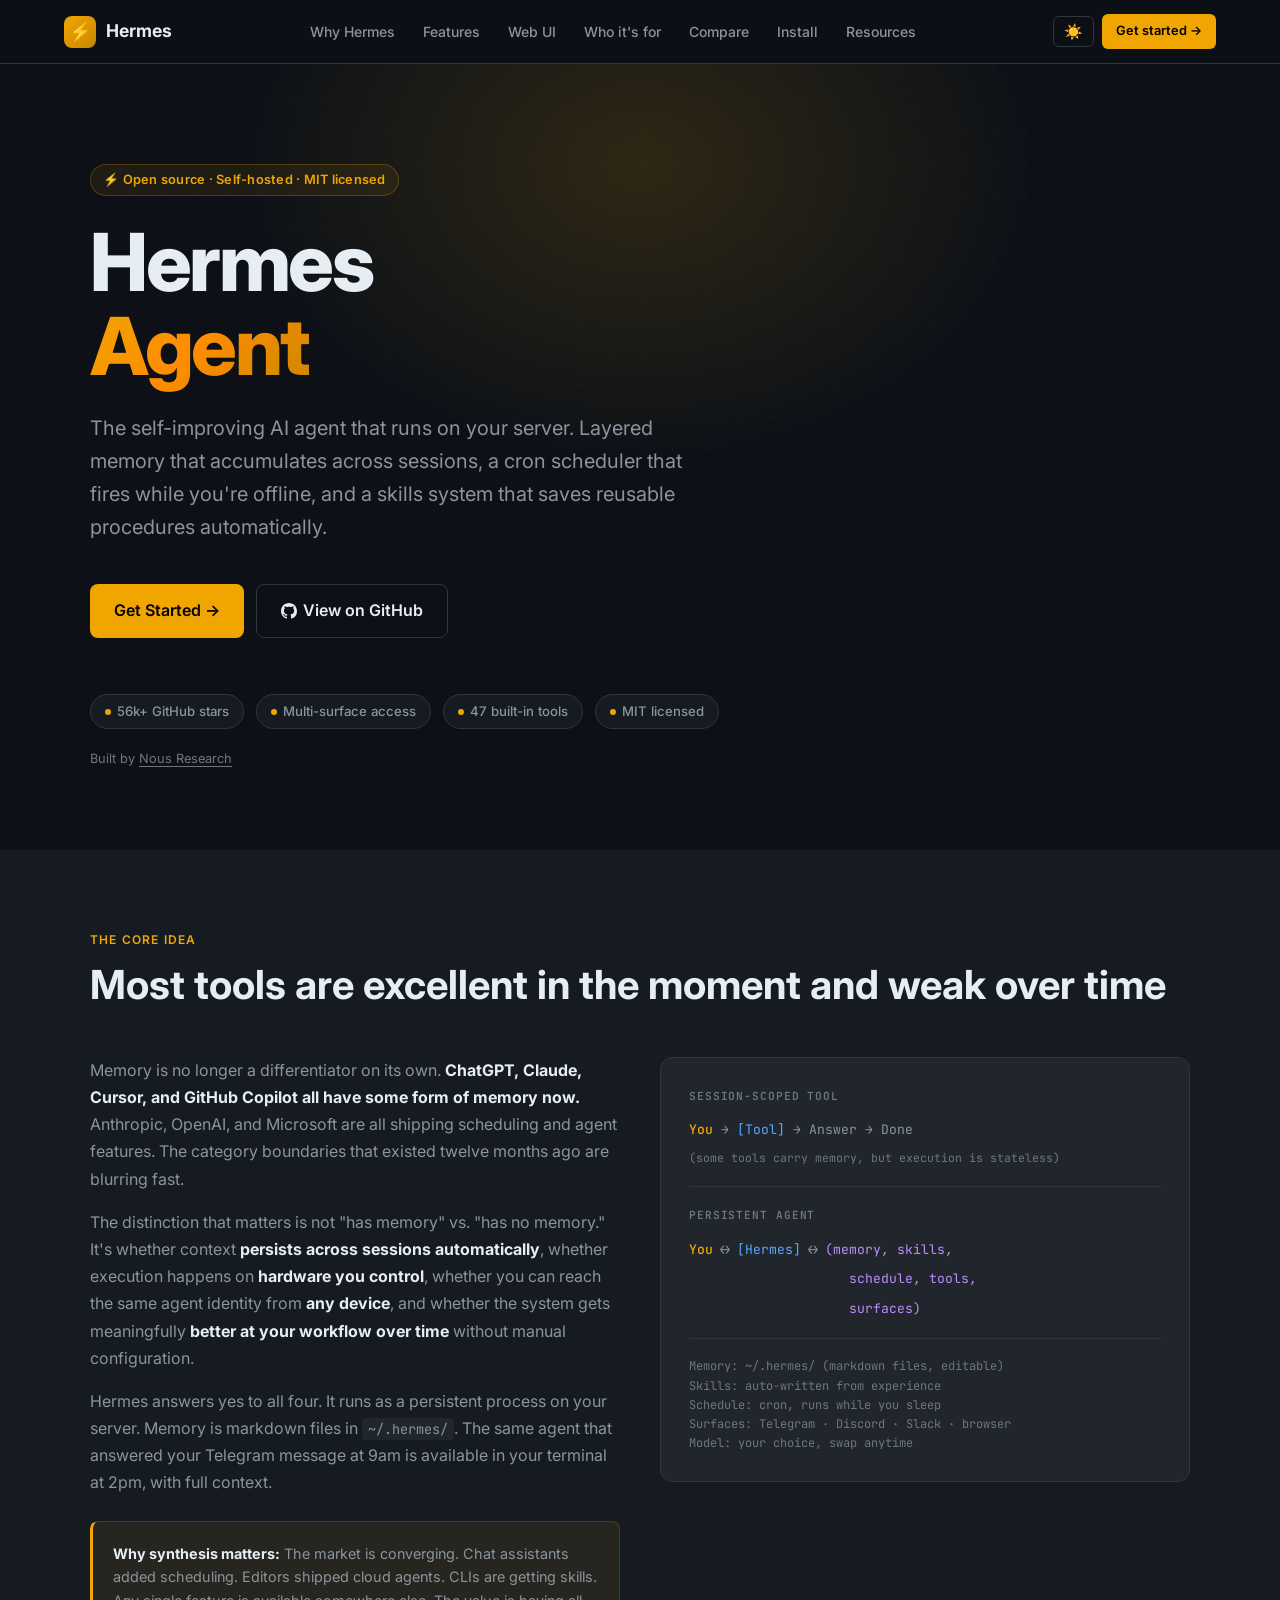
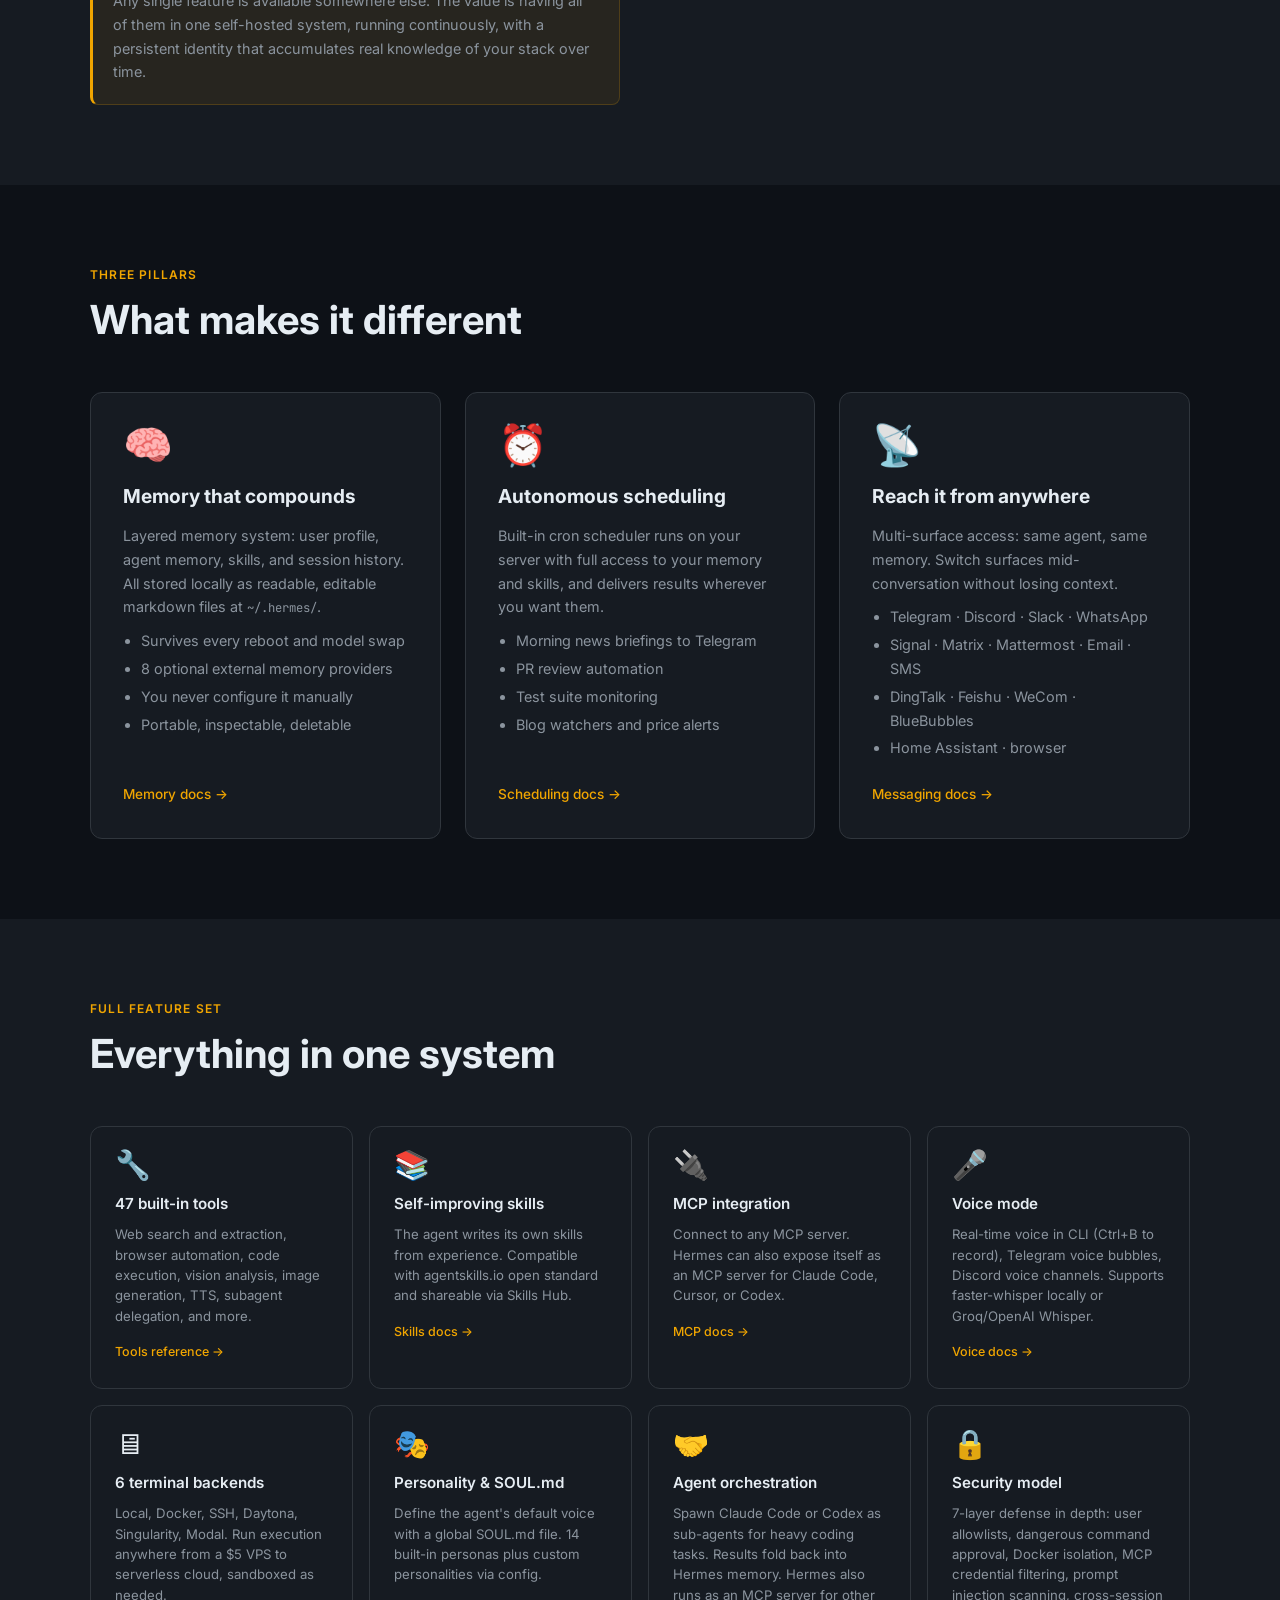
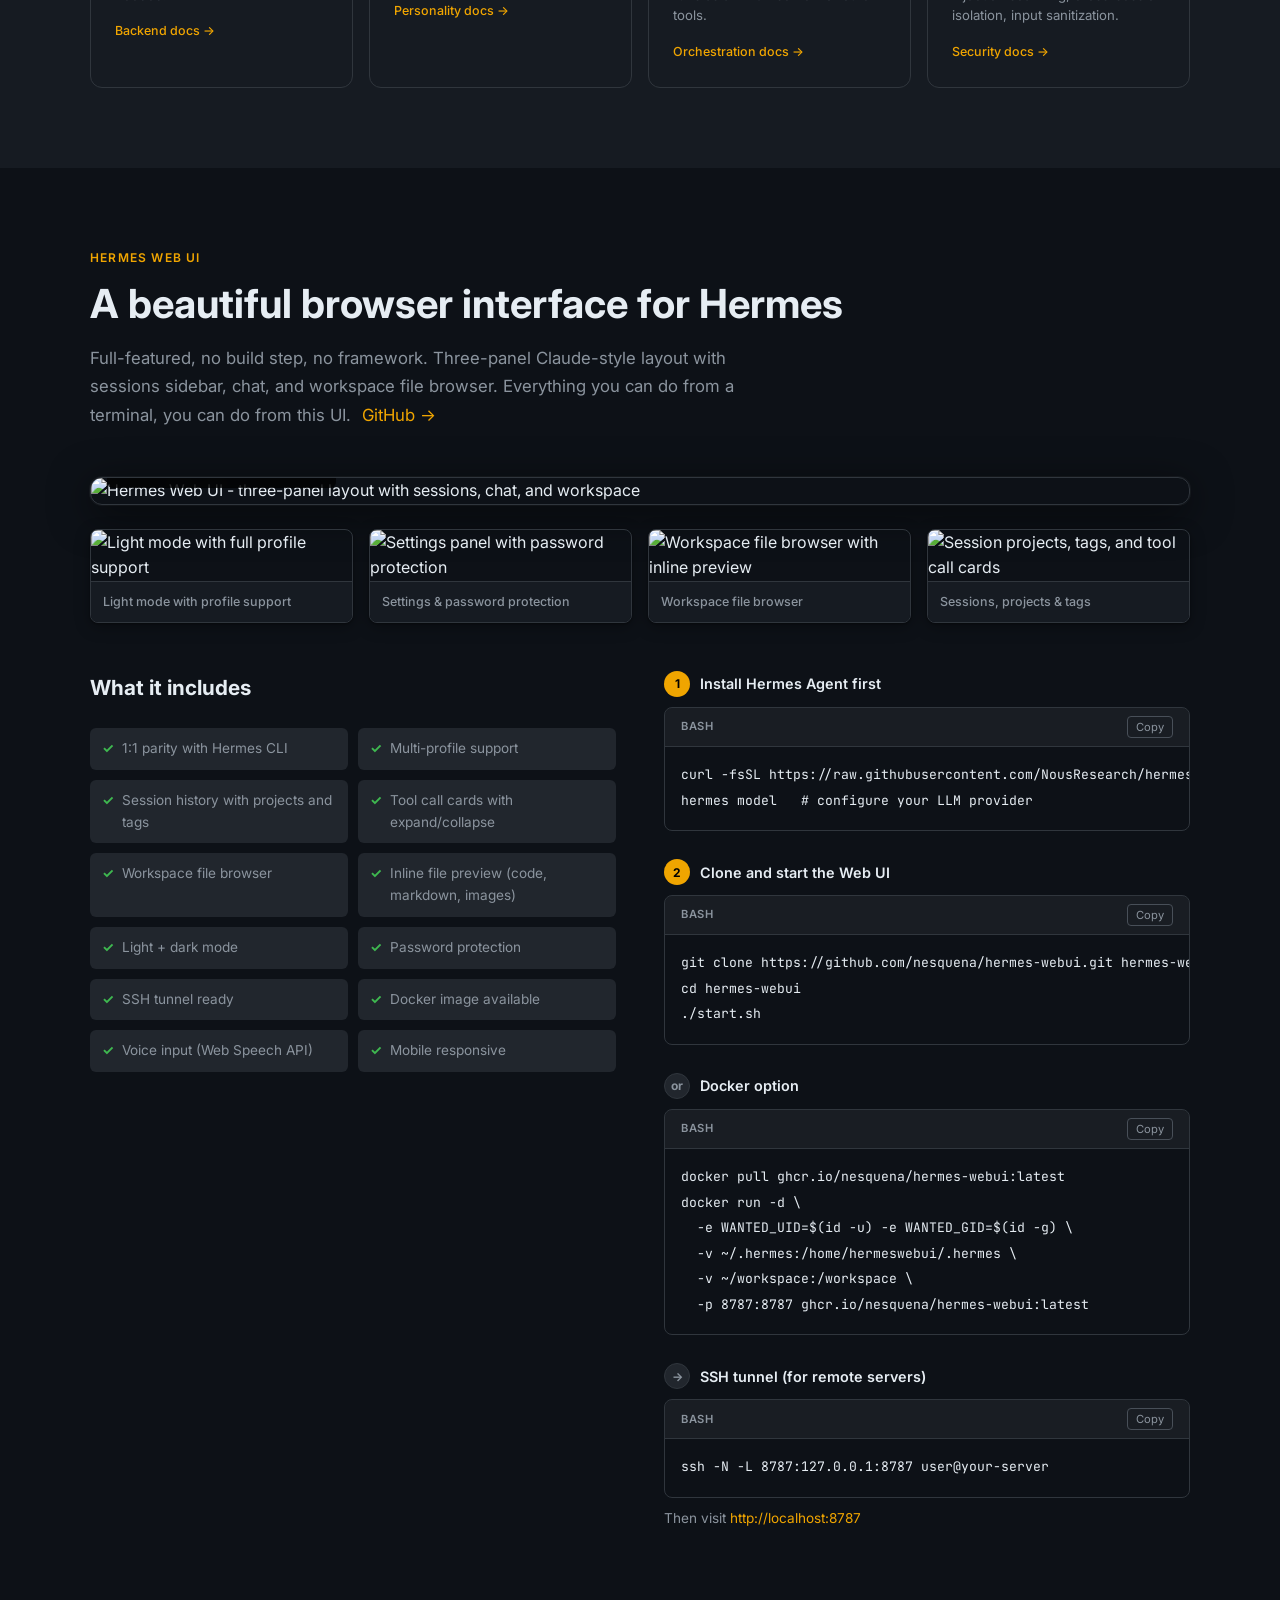
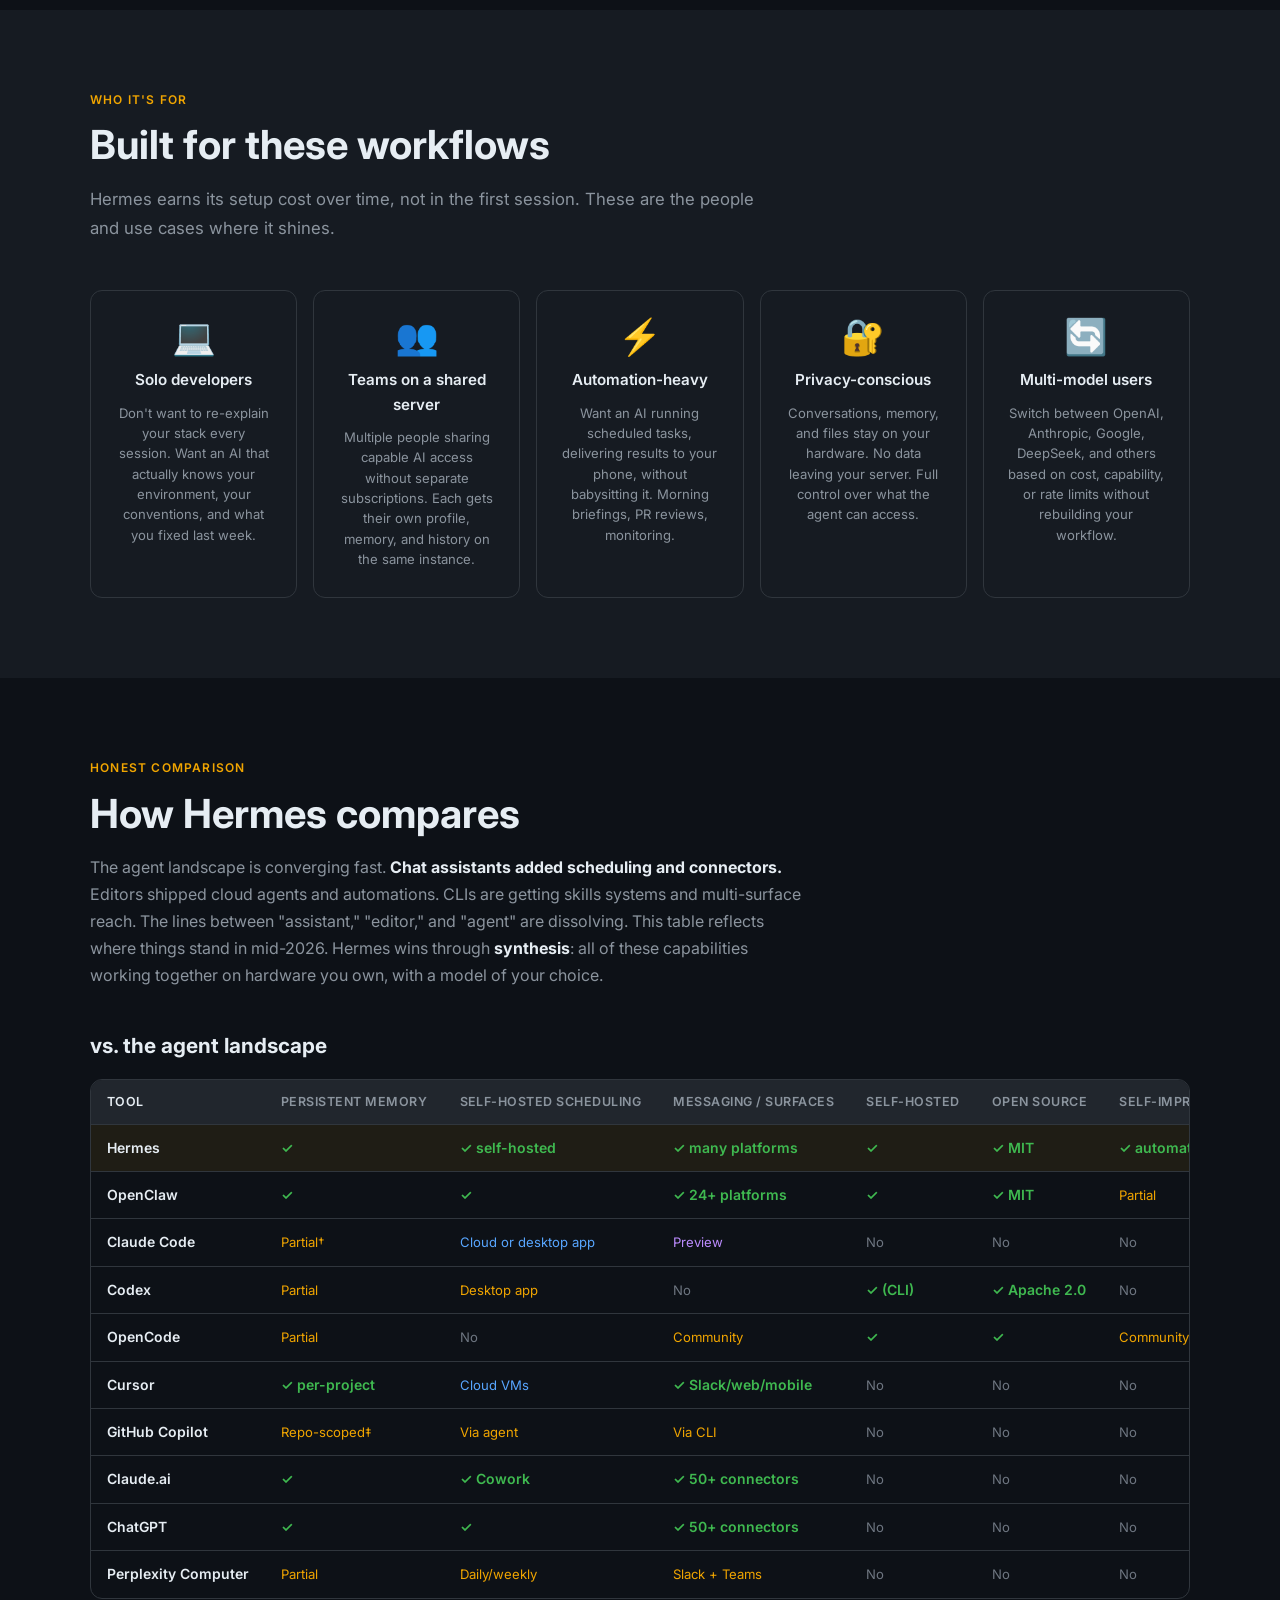
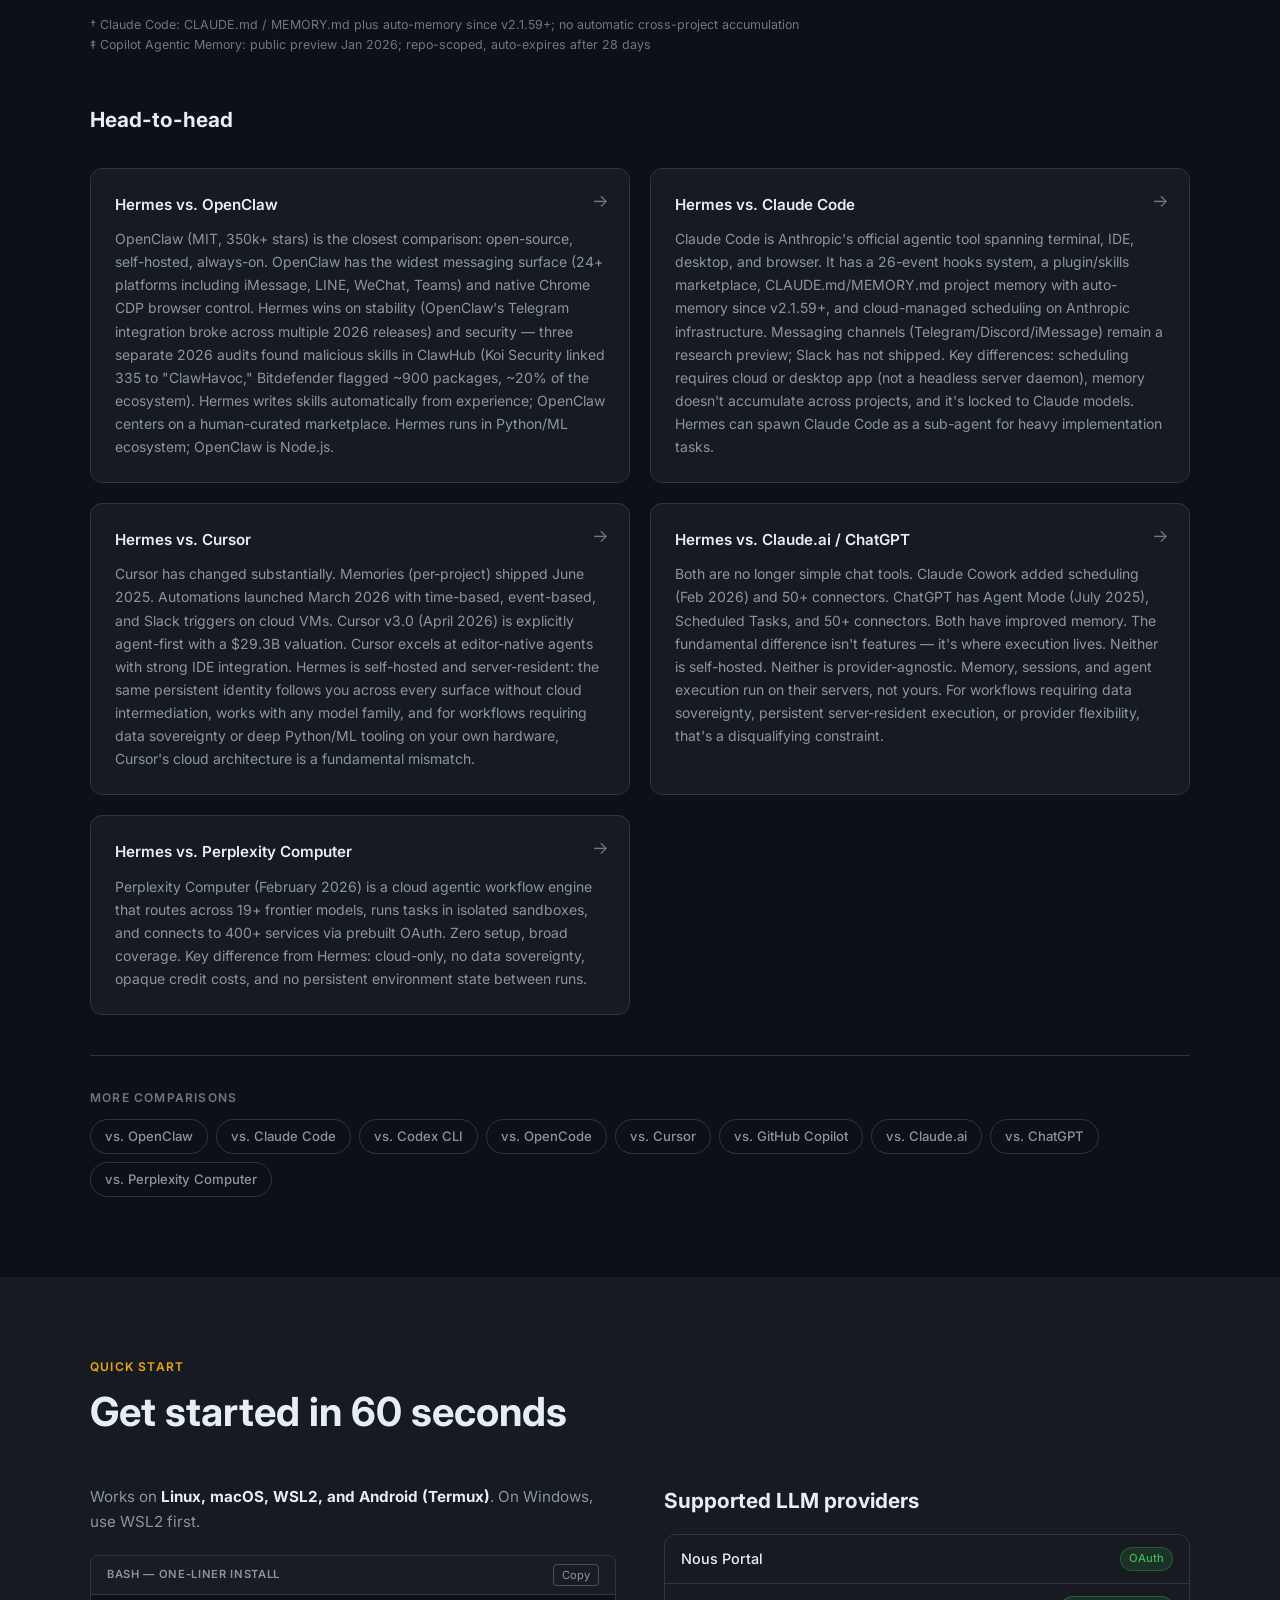
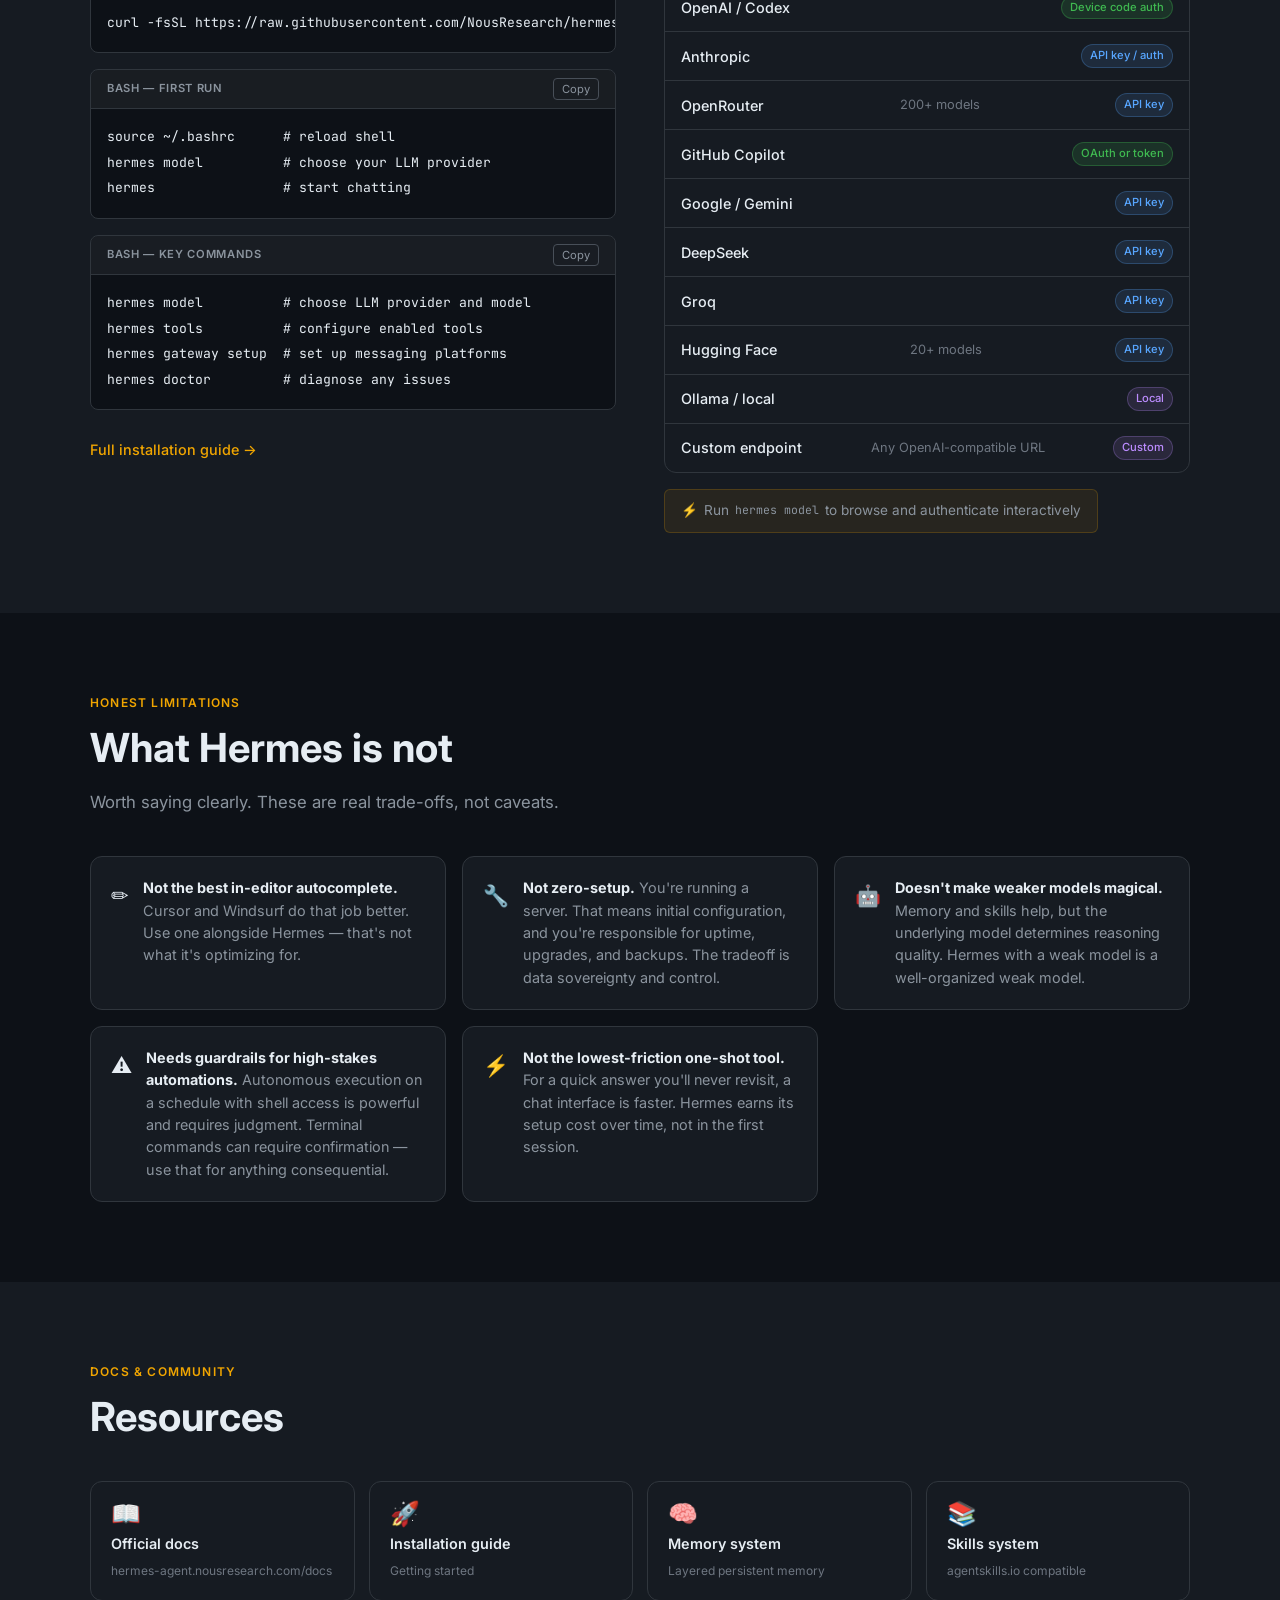
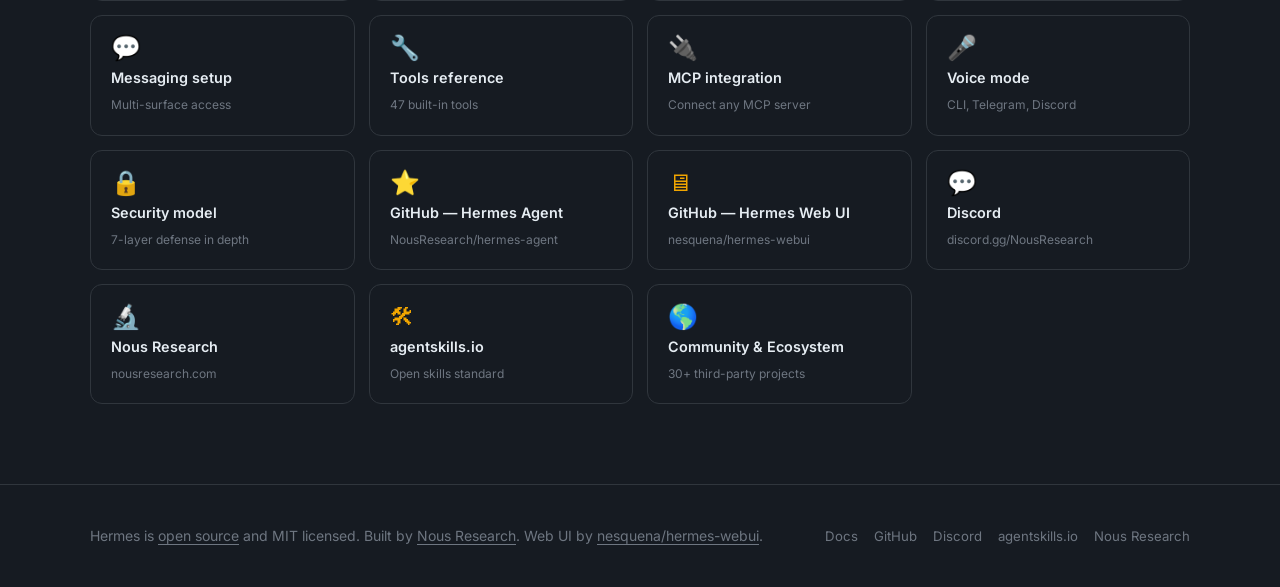
==== index.html @ 11d6904f "feat: add community ecosystem page with 27 third-party Hermes projects (#271) * feat: add community " ====
<!DOCTYPE html>
<html lang="en" data-theme="dark">
<head>
  <meta charset="UTF-8" />
  <meta name="viewport" content="width=device-width, initial-scale=1.0" />
  <title>Hermes — The self-improving AI agent</title>
  <meta name="description" content="Persistent memory, autonomous scheduling, and multi-surface access — all on hardware you control. Open source, self-hosted AI agent." />
  <meta property="og:title" content="Hermes — The self-improving AI agent" />
  <meta property="og:description" content="Persistent memory, autonomous scheduling, and multi-surface access — all on hardware you control." />
  <meta property="og:type" content="website" />
  <meta property="og:url" content="https://nesquena.github.io/hermes-webui/" />
  <meta property="og:image" content="https://nesquena.github.io/hermes-webui/images/ui-hero.png" />
  <meta name="twitter:card" content="summary_large_image" />
  <meta name="twitter:title" content="Hermes — The self-improving AI agent" />
  <meta name="twitter:description" content="Persistent memory, autonomous scheduling, and multi-surface access — all on hardware you control." />
  <meta name="twitter:image" content="https://nesquena.github.io/hermes-webui/images/ui-hero.png" />
  <meta name="theme-color" content="#0d1117" media="(prefers-color-scheme: dark)" />
  <meta name="theme-color" content="#ffffff" media="(prefers-color-scheme: light)" />
  <link rel="icon" href="data:image/svg+xml,<svg xmlns='http://www.w3.org/2000/svg' viewBox='0 0 100 100'><text y='.9em' font-size='90'>⚡</text></svg>" />
  <link rel="canonical" href="https://nesquena.github.io/hermes-webui/" />
  <link rel="preconnect" href="https://fonts.googleapis.com" />
  <link rel="preconnect" href="https://fonts.gstatic.com" crossorigin />
  <link href="https://fonts.googleapis.com/css2?family=Inter:wght@300;400;500;600;700;800&family=JetBrains+Mono:wght@400;500&display=swap" rel="stylesheet" />
  <link rel="stylesheet" href="https://cdnjs.cloudflare.com/ajax/libs/highlight.js/11.9.0/styles/github-dark.min.css" id="hljs-theme" />
  <script src="https://cdnjs.cloudflare.com/ajax/libs/highlight.js/11.9.0/highlight.min.js"></script>
  <script src="https://cdnjs.cloudflare.com/ajax/libs/highlight.js/11.9.0/languages/bash.min.js"></script>
  <style>
    /* ===== CSS VARIABLES ===== */
    :root {
      --bg-primary: #0d1117;
      --bg-secondary: #161b22;
      --bg-tertiary: #21262d;
      --bg-card: #161b22;
      --bg-card-hover: #1c2128;
      --border: #30363d;
      --border-hover: #484f58;
      --text-primary: #e6edf3;
      --text-secondary: #8b949e;
      --text-muted: #6e7681;
      --accent: #f0a500;
      --accent-dim: #c88800;
      --accent-glow: rgba(240, 165, 0, 0.15);
      --accent-subtle: rgba(240, 165, 0, 0.08);
      --green: #3fb950;
      --red: #f85149;
      --blue: #58a6ff;
      --purple: #bc8cff;
      --nav-height: 64px;
      --radius: 8px;
      --radius-lg: 12px;
      --shadow: 0 1px 3px rgba(0,0,0,0.4), 0 4px 16px rgba(0,0,0,0.3);
      --shadow-lg: 0 8px 32px rgba(0,0,0,0.5);
      --shadow-screenshot: 0 8px 40px rgba(0,0,0,0.6), 0 0 0 1px rgba(255,255,255,0.05);
    }

    [data-theme="light"] {
      --bg-primary: #ffffff;
      --bg-secondary: #f6f8fa;
      --bg-tertiary: #eaeef2;
      --bg-card: #ffffff;
      --bg-card-hover: #f6f8fa;
      --border: #d0d7de;
      --border-hover: #9198a1;
      --text-primary: #1f2328;
      --text-secondary: #656d76;
      --text-muted: #9198a1;
      --accent: #c07800;
      --accent-dim: #a06000;
      --accent-glow: rgba(192, 120, 0, 0.12);
      --accent-subtle: rgba(192, 120, 0, 0.06);
      --green: #1a7f37;
      --red: #cf222e;
      --blue: #0969da;
      --purple: #7c3aed;
      --shadow: 0 1px 3px rgba(0,0,0,0.1), 0 4px 16px rgba(0,0,0,0.06);
      --shadow-lg: 0 8px 32px rgba(0,0,0,0.12);
      --shadow-screenshot: 0 8px 40px rgba(0,0,0,0.15), 0 0 0 1px rgba(0,0,0,0.06);
    }

    /* ===== RESET & BASE ===== */
    *, *::before, *::after { box-sizing: border-box; margin: 0; padding: 0; }
    html { scroll-behavior: smooth; font-size: 16px; overflow-x: hidden; }
    body {
      font-family: 'Inter', -apple-system, BlinkMacSystemFont, 'Segoe UI', sans-serif;
      background: var(--bg-primary);
      color: var(--text-primary);
      line-height: 1.6;
      transition: background 0.2s ease, color 0.2s ease;
      -webkit-font-smoothing: antialiased;
    }
    a { color: var(--accent); text-decoration: none; transition: color 0.15s; }
    a:hover { color: var(--accent-dim); }
    img { max-width: 100%; }

    /* ===== SCROLLBAR ===== */
    ::-webkit-scrollbar { width: 6px; height: 6px; }
    ::-webkit-scrollbar-track { background: var(--bg-secondary); }
    ::-webkit-scrollbar-thumb { background: var(--border); border-radius: 3px; }
    ::-webkit-scrollbar-thumb:hover { background: var(--border-hover); }

    /* ===== NAVIGATION ===== */
    #nav {
      position: fixed;
      top: 0; left: 0; right: 0;
      height: var(--nav-height);
      background: rgba(13, 17, 23, 0.92);
      backdrop-filter: blur(12px);
      -webkit-backdrop-filter: blur(12px);
      border-bottom: 1px solid var(--border);
      z-index: 1000;
      transition: background 0.2s;
    }
    [data-theme="light"] #nav {
      background: rgba(255,255,255,0.92);
    }
    .nav-inner {
      max-width: 1200px;
      margin: 0 auto;
      padding: 0 24px;
      height: 100%;
      display: flex;
      align-items: center;
      justify-content: space-between;
      gap: 16px;
    }
    .nav-logo {
      display: flex;
      align-items: center;
      gap: 10px;
      font-weight: 700;
      font-size: 1.1rem;
      color: var(--text-primary);
      text-decoration: none;
      flex-shrink: 0;
    }
    .nav-logo-icon {
      width: 32px; height: 32px;
      background: linear-gradient(135deg, var(--accent), var(--accent-dim));
      border-radius: 8px;
      display: flex;
      align-items: center;
      justify-content: center;
      font-size: 18px;
      line-height: 1;
    }
    .nav-links {
      display: flex;
      align-items: center;
      gap: 4px;
      list-style: none;
    }
    .nav-links a {
      color: var(--text-secondary);
      font-size: 0.875rem;
      font-weight: 500;
      padding: 6px 12px;
      border-radius: 6px;
      transition: color 0.15s, background 0.15s;
      white-space: nowrap;
    }
    .nav-links a:hover {
      color: var(--text-primary);
      background: var(--bg-tertiary);
    }
    .nav-actions {
      display: flex;
      align-items: center;
      gap: 8px;
      flex-shrink: 0;
    }
    .btn-theme {
      background: none;
      border: 1px solid var(--border);
      color: var(--text-secondary);
      cursor: pointer;
      padding: 7px 10px;
      border-radius: 6px;
      font-size: 15px;
      line-height: 1;
      transition: border-color 0.15s, color 0.15s, background 0.15s;
    }
    .btn-theme:hover {
      border-color: var(--border-hover);
      color: var(--text-primary);
      background: var(--bg-tertiary);
    }
    .btn-nav-cta {
      background: var(--accent);
      color: #000;
      font-size: 0.8rem;
      font-weight: 600;
      padding: 7px 14px;
      border-radius: 6px;
      border: none;
      cursor: pointer;
      text-decoration: none;
      display: inline-block;
      transition: background 0.15s, transform 0.1s;
      white-space: nowrap;
    }
    .btn-nav-cta:hover { background: var(--accent-dim); color: #000; transform: translateY(-1px); }

    /* Hamburger */
    .hamburger {
      display: none;
      flex-direction: column;
      gap: 5px;
      cursor: pointer;
      padding: 6px;
      border: 1px solid var(--border);
      border-radius: 6px;
      background: none;
      transition: border-color 0.15s;
    }
    .hamburger:hover { border-color: var(--border-hover); }
    .hamburger span {
      display: block;
      width: 20px; height: 2px;
      background: var(--text-secondary);
      border-radius: 2px;
      transition: transform 0.2s, opacity 0.2s;
    }
    .hamburger.open span:nth-child(1) { transform: translateY(7px) rotate(45deg); }
    .hamburger.open span:nth-child(2) { opacity: 0; }
    .hamburger.open span:nth-child(3) { transform: translateY(-7px) rotate(-45deg); }

    /* Mobile menu */
    #mobile-menu {
      display: none;
      position: fixed;
      top: var(--nav-height);
      left: 0; right: 0;
      background: var(--bg-secondary);
      border-bottom: 1px solid var(--border);
      padding: 16px 24px;
      z-index: 999;
      flex-direction: column;
      gap: 4px;
    }
    #mobile-menu.open { display: flex; }
    #mobile-menu a {
      color: var(--text-secondary);
      font-size: 0.95rem;
      font-weight: 500;
      padding: 10px 12px;
      border-radius: 6px;
      transition: color 0.15s, background 0.15s;
    }
    #mobile-menu a:hover {
      color: var(--text-primary);
      background: var(--bg-tertiary);
    }

    /* ===== LAYOUT ===== */
    main { padding-top: var(--nav-height); }
    .section {
      padding: 80px 24px;
    }
    .section-alt { background: var(--bg-secondary); }
    .container {
      max-width: 1100px;
      margin: 0 auto;
    }
    .section-label {
      font-size: 0.75rem;
      font-weight: 600;
      letter-spacing: 0.1em;
      text-transform: uppercase;
      color: var(--accent);
      margin-bottom: 12px;
    }
    .section-title {
      font-size: clamp(1.75rem, 4vw, 2.5rem);
      font-weight: 700;
      line-height: 1.2;
      color: var(--text-primary);
      margin-bottom: 16px;
    }
    .section-body {
      font-size: 1.05rem;
      color: var(--text-secondary);
      max-width: 680px;
      line-height: 1.7;
    }

    /* ===== HERO ===== */
    #hero {
      padding: 100px 24px 80px;
      background: var(--bg-primary);
      position: relative;
      overflow: hidden;
    }
    #hero::before {
      content: '';
      position: absolute;
      top: -200px; left: 50%;
      transform: translateX(-50%);
      width: 800px; height: 600px;
      background: radial-gradient(ellipse at center, var(--accent-glow) 0%, transparent 70%);
      pointer-events: none;
    }
    /* Subtle grid pattern */
    #hero::after {
      content: '';
      position: absolute;
      inset: 0;
      background-image: radial-gradient(circle at 1px 1px, rgba(240, 165, 0, 0.04) 1px, transparent 0);
      background-size: 32px 32px;
      pointer-events: none;
    }
    [data-theme="light"] #hero::after {
      background-image: radial-gradient(circle at 1px 1px, rgba(192, 120, 0, 0.06) 1px, transparent 0);
    }
    .hero-inner {
      max-width: 1100px;
      margin: 0 auto;
      position: relative;
      z-index: 1;
    }
    .hero-eyebrow {
      display: inline-flex;
      align-items: center;
      gap: 8px;
      background: var(--accent-subtle);
      border: 1px solid rgba(240, 165, 0, 0.25);
      color: var(--accent);
      font-size: 0.8rem;
      font-weight: 600;
      padding: 5px 12px;
      border-radius: 100px;
      margin-bottom: 24px;
      letter-spacing: 0.02em;
    }
    .hero-title {
      font-size: clamp(2.8rem, 7vw, 5rem);
      font-weight: 800;
      line-height: 1.05;
      letter-spacing: -0.03em;
      color: var(--text-primary);
      margin-bottom: 24px;
    }
    .hero-title .accent {
      background: linear-gradient(135deg, var(--accent) 0%, #ff8c00 50%, var(--accent-dim) 100%);
      -webkit-background-clip: text;
      -webkit-text-fill-color: transparent;
      background-clip: text;
    }
    .hero-sub {
      font-size: clamp(1.05rem, 2.5vw, 1.25rem);
      color: var(--text-secondary);
      max-width: 620px;
      line-height: 1.65;
      margin-bottom: 40px;
    }
    .hero-ctas {
      display: flex;
      flex-wrap: wrap;
      gap: 12px;
      margin-bottom: 56px;
    }
    .btn-primary {
      display: inline-flex;
      align-items: center;
      gap: 6px;
      background: var(--accent);
      color: #000;
      font-weight: 600;
      font-size: 1rem;
      padding: 13px 24px;
      border-radius: 8px;
      transition: background 0.15s, transform 0.1s, box-shadow 0.15s;
      box-shadow: 0 0 0 0 var(--accent-glow);
    }
    .btn-primary:hover {
      background: var(--accent-dim);
      color: #000;
      transform: translateY(-2px);
      box-shadow: 0 0 24px var(--accent-glow);
    }
    .btn-secondary {
      display: inline-flex;
      align-items: center;
      gap: 6px;
      background: transparent;
      color: var(--text-primary);
      font-weight: 600;
      font-size: 1rem;
      padding: 13px 24px;
      border-radius: 8px;
      border: 1px solid var(--border);
      transition: border-color 0.15s, background 0.15s, transform 0.1s;
    }
    .btn-secondary:hover {
      border-color: var(--border-hover);
      background: var(--bg-tertiary);
      color: var(--text-primary);
      transform: translateY(-2px);
    }
    .hero-stats {
      display: flex;
      flex-wrap: wrap;
      gap: 12px;
    }
    .stat-badge {
      display: inline-flex;
      align-items: center;
      gap: 6px;
      background: var(--bg-secondary);
      border: 1px solid var(--border);
      color: var(--text-secondary);
      font-size: 0.825rem;
      font-weight: 500;
      padding: 6px 14px;
      border-radius: 100px;
    }
    .stat-badge .dot {
      width: 6px; height: 6px;
      background: var(--accent);
      border-radius: 50%;
      flex-shrink: 0;
    }
    .hero-credit {
      margin-top: 20px;
      font-size: 0.8rem;
      color: var(--text-muted);
    }
    .hero-credit a { color: var(--text-muted); text-decoration: underline; text-underline-offset: 3px; }
    .hero-credit a:hover { color: var(--text-secondary); }

    /* ===== WHY HERMES ===== */
    .why-grid {
      display: grid;
      grid-template-columns: 1fr 1fr;
      gap: 40px;
      align-items: start;
      margin-top: 48px;
    }
    .why-text p {
      color: var(--text-secondary);
      margin-bottom: 16px;
      font-size: 1rem;
      line-height: 1.7;
    }
    .why-text p strong { color: var(--text-primary); }
    .why-diagram {
      background: var(--bg-tertiary);
      border: 1px solid var(--border);
      border-radius: var(--radius-lg);
      padding: 28px;
      font-family: 'JetBrains Mono', monospace;
      font-size: 0.82rem;
      color: var(--text-secondary);
      line-height: 1.8;
      position: sticky;
      top: calc(var(--nav-height) + 24px);
    }
    .why-diagram .label {
      font-size: 0.7rem;
      font-weight: 600;
      letter-spacing: 0.08em;
      text-transform: uppercase;
      color: var(--text-muted);
      margin-bottom: 12px;
    }
    .why-diagram .line { margin-bottom: 6px; }
    .why-diagram .line .kw { color: var(--accent); font-weight: 500; }
    .why-diagram .line .bracket { color: var(--blue); }
    .why-diagram .line .paren { color: var(--purple); }
    .why-diagram .divider {
      border: none;
      border-top: 1px solid var(--border);
      margin: 18px 0;
    }
    .convergence-note {
      margin-top: 24px;
      padding: 20px;
      background: var(--accent-subtle);
      border: 1px solid rgba(240, 165, 0, 0.2);
      border-left: 3px solid var(--accent);
      border-radius: var(--radius);
      font-size: 0.9rem;
      color: var(--text-secondary);
      line-height: 1.65;
    }
    .convergence-note strong { color: var(--text-primary); }

    /* ===== PILLARS ===== */
    .pillars-grid {
      display: grid;
      grid-template-columns: repeat(3, 1fr);
      gap: 24px;
      margin-top: 48px;
    }
    .pillar-card {
      background: var(--bg-card);
      border: 1px solid var(--border);
      border-radius: var(--radius-lg);
      padding: 32px;
      transition: border-color 0.2s, background 0.2s, transform 0.2s, box-shadow 0.2s;
      display: flex;
      flex-direction: column;
      gap: 0;
      position: relative;
      overflow: hidden;
    }
    .pillar-card::before {
      content: '';
      position: absolute;
      top: 0; left: 0; right: 0;
      height: 3px;
      background: linear-gradient(90deg, var(--accent), var(--accent-dim));
      opacity: 0;
      transition: opacity 0.2s;
    }
    .pillar-card:hover {
      border-color: var(--accent);
      background: var(--bg-card-hover);
      transform: translateY(-4px);
      box-shadow: 0 8px 32px rgba(240, 165, 0, 0.1);
    }
    .pillar-card:hover::before { opacity: 1; }
    .pillar-icon {
      font-size: 2.5rem;
      margin-bottom: 16px;
      line-height: 1;
    }
    .pillar-title {
      font-size: 1.2rem;
      font-weight: 700;
      color: var(--text-primary);
      margin-bottom: 12px;
    }
    .pillar-body {
      color: var(--text-secondary);
      font-size: 0.9rem;
      line-height: 1.65;
      flex: 1;
      margin-bottom: 20px;
    }
    .pillar-body ul {
      margin: 10px 0 0 0;
      padding-left: 18px;
    }
    .pillar-body li { margin-bottom: 4px; }
    .pillar-link {
      display: inline-flex;
      align-items: center;
      gap: 5px;
      color: var(--accent);
      font-size: 0.85rem;
      font-weight: 500;
      margin-top: auto;
    }
    .pillar-link:hover { gap: 8px; }

    /* ===== FEATURE GRID ===== */
    .feature-grid {
      display: grid;
      grid-template-columns: repeat(4, 1fr);
      gap: 16px;
      margin-top: 48px;
    }
    .feature-tile {
      background: var(--bg-card);
      border: 1px solid var(--border);
      border-radius: var(--radius-lg);
      padding: 24px;
      transition: border-color 0.2s, background 0.2s, transform 0.15s;
    }
    .feature-tile:hover {
      border-color: var(--border-hover);
      background: var(--bg-card-hover);
      transform: translateY(-2px);
    }
    .feature-icon { font-size: 1.8rem; margin-bottom: 12px; line-height: 1; }
    .feature-title {
      font-size: 0.95rem;
      font-weight: 600;
      color: var(--text-primary);
      margin-bottom: 8px;
    }
    .feature-body {
      color: var(--text-secondary);
      font-size: 0.825rem;
      line-height: 1.55;
      margin-bottom: 12px;
    }
    .feature-link {
      color: var(--accent);
      font-size: 0.78rem;
      font-weight: 500;
    }

    /* ===== WEB UI SHOWCASE ===== */
    .showcase-hero {
      margin-top: 48px;
      border-radius: var(--radius-lg);
      overflow: hidden;
      box-shadow: var(--shadow-screenshot);
      border: 1px solid var(--border);
      position: relative;
    }
    .showcase-hero img {
      display: block;
      width: 100%;
      height: auto;
    }
    .showcase-hero-label {
      position: absolute;
      bottom: 16px;
      left: 16px;
      background: rgba(0, 0, 0, 0.75);
      backdrop-filter: blur(8px);
      -webkit-backdrop-filter: blur(8px);
      color: #fff;
      font-size: 0.8rem;
      font-weight: 500;
      padding: 6px 14px;
      border-radius: 6px;
    }
    [data-theme="light"] .showcase-hero-label {
      background: rgba(255, 255, 255, 0.85);
      color: var(--text-primary);
    }
    .showcase-gallery {
      display: grid;
      grid-template-columns: repeat(4, 1fr);
      gap: 16px;
      margin-top: 24px;
    }
    .showcase-thumb {
      border-radius: var(--radius);
      overflow: hidden;
      border: 1px solid var(--border);
      box-shadow: var(--shadow);
      transition: transform 0.2s, border-color 0.2s, box-shadow 0.2s;
      cursor: pointer;
      position: relative;
    }
    .showcase-thumb:hover {
      transform: translateY(-4px);
      border-color: var(--accent);
      box-shadow: 0 8px 24px rgba(240, 165, 0, 0.12);
    }
    .showcase-thumb img {
      display: block;
      width: 100%;
      height: auto;
    }
    .showcase-thumb-caption {
      padding: 10px 12px;
      background: var(--bg-card);
      font-size: 0.78rem;
      font-weight: 500;
      color: var(--text-secondary);
      border-top: 1px solid var(--border);
    }

    .webui-layout {
      display: grid;
      grid-template-columns: 1fr 1fr;
      gap: 48px;
      align-items: start;
      margin-top: 48px;
    }
    .webui-layout > * { min-width: 0; }
    .webui-features {
      display: grid;
      grid-template-columns: 1fr 1fr;
      gap: 10px;
      margin-top: 24px;
    }
    .webui-feature-item {
      display: flex;
      align-items: flex-start;
      gap: 8px;
      padding: 10px 12px;
      background: var(--bg-tertiary);
      border-radius: 6px;
      font-size: 0.85rem;
      color: var(--text-secondary);
    }
    .webui-feature-item::before {
      content: '\2713';
      color: var(--green);
      font-weight: 700;
      flex-shrink: 0;
    }
    .webui-steps { display: flex; flex-direction: column; gap: 20px; }
    .step-header {
      display: flex;
      align-items: center;
      gap: 10px;
      margin-bottom: 10px;
    }
    .step-num {
      width: 26px; height: 26px;
      background: var(--accent);
      color: #000;
      font-size: 0.75rem;
      font-weight: 700;
      border-radius: 50%;
      display: flex;
      align-items: center;
      justify-content: center;
      flex-shrink: 0;
    }
    .step-title {
      font-size: 0.9rem;
      font-weight: 600;
      color: var(--text-primary);
    }

    /* ===== WHO IS IT FOR ===== */
    .persona-grid {
      display: grid;
      grid-template-columns: repeat(5, 1fr);
      gap: 16px;
      margin-top: 48px;
    }
    .persona-card {
      background: var(--bg-card);
      border: 1px solid var(--border);
      border-radius: var(--radius-lg);
      padding: 28px 24px;
      transition: border-color 0.2s, transform 0.2s, box-shadow 0.2s;
      text-align: center;
    }
    .persona-card:hover {
      border-color: var(--accent);
      transform: translateY(-3px);
      box-shadow: 0 8px 24px rgba(240, 165, 0, 0.08);
    }
    .persona-icon {
      font-size: 2.2rem;
      margin-bottom: 14px;
      line-height: 1;
    }
    .persona-title {
      font-size: 0.95rem;
      font-weight: 600;
      color: var(--text-primary);
      margin-bottom: 10px;
    }
    .persona-body {
      font-size: 0.82rem;
      color: var(--text-secondary);
      line-height: 1.55;
    }

    /* ===== CODE BLOCKS ===== */
    .code-wrap {
      position: relative;
      border-radius: var(--radius);
      overflow: hidden;
      background: #0d1117;
      border: 1px solid var(--border);
      margin: 8px 0;
    }
    /* Code blocks always dark — switching to github.min.css light causes invisible text on dark bg */
    [data-theme="light"] .code-wrap {
      background: #0d1117;
      border-color: #30363d;
    }
    .code-header {
      display: flex;
      align-items: center;
      justify-content: space-between;
      padding: 8px 16px;
      background: rgba(255,255,255,0.05);
      border-bottom: 1px solid #30363d;
    }
    .code-lang {
      font-size: 0.7rem;
      font-weight: 600;
      letter-spacing: 0.06em;
      text-transform: uppercase;
      color: #8b949e;
    }
    .copy-btn {
      background: none;
      border: 1px solid #484f58;
      color: #8b949e;
      font-size: 0.7rem;
      padding: 3px 8px;
      border-radius: 4px;
      cursor: pointer;
      transition: color 0.15s, border-color 0.15s;
      font-family: inherit;
    }
    .copy-btn:hover { color: #e6edf3; border-color: #8b949e; }
    .copy-btn.copied { color: #3fb950; border-color: #3fb950; }
    .code-wrap pre {
      margin: 0;
      padding: 16px;
      overflow-x: auto;
    }
    .code-wrap code {
      font-family: 'JetBrains Mono', 'Fira Code', 'Consolas', monospace;
      font-size: 0.82rem;
      line-height: 1.6;
    }

    /* ===== COMPARISON ===== */
    .compare-more {
      margin-top: 40px;
      padding-top: 32px;
      border-top: 1px solid var(--border);
    }
    .compare-more-label {
      font-size: 0.75rem;
      font-weight: 600;
      letter-spacing: 0.1em;
      text-transform: uppercase;
      color: var(--text-muted);
      margin-bottom: 12px;
    }
    .compare-more-links {
      display: flex;
      flex-wrap: wrap;
      gap: 8px;
    }
    .compare-pill {
      display: inline-block;
      padding: 6px 14px;
      border: 1px solid var(--border);
      border-radius: 100px;
      font-size: 0.82rem;
      font-weight: 500;
      color: var(--text-secondary);
      transition: border-color 0.15s, color 0.15s, background 0.15s;
    }
    .compare-pill:hover {
      border-color: var(--accent);
      color: var(--accent);
      background: var(--accent-subtle);
    }
    
    .comparison-intro {
      font-size: 1rem;
      color: var(--text-secondary);
      max-width: 720px;
      line-height: 1.7;
      margin-top: 16px;
      margin-bottom: 40px;
    }
    .comparison-intro strong { color: var(--text-primary); }
    .table-wrap {
      overflow-x: auto;
      border-radius: var(--radius-lg);
      border: 1px solid var(--border);
      margin-bottom: 48px;
    }
    table {
      width: 100%;
      border-collapse: collapse;
      font-size: 0.875rem;
    }
    thead th {
      background: var(--bg-tertiary);
      color: var(--text-secondary);
      font-weight: 600;
      font-size: 0.78rem;
      letter-spacing: 0.04em;
      text-transform: uppercase;
      padding: 12px 16px;
      text-align: left;
      border-bottom: 1px solid var(--border);
      white-space: nowrap;
    }
    thead th:first-child { color: var(--text-primary); }
    tbody tr {
      border-bottom: 1px solid var(--border);
      transition: background 0.1s;
    }
    tbody tr:last-child { border-bottom: none; }
    tbody tr:hover { background: var(--bg-card-hover); }
    tbody tr.highlight-row { background: var(--accent-subtle); }
    tbody tr.highlight-row:hover { background: rgba(240, 165, 0, 0.12); }
    tbody td {
      padding: 12px 16px;
      color: var(--text-secondary);
      vertical-align: middle;
    }
    tbody td:first-child {
      font-weight: 600;
      color: var(--text-primary);
      white-space: nowrap;
    }
    .check { color: var(--green); font-weight: 600; }
    .partial { color: var(--accent); font-size: 0.82rem; }
    .cloud { color: var(--blue); font-size: 0.82rem; }
    .no { color: var(--text-muted); font-size: 0.82rem; }
    .prev { color: var(--purple); font-size: 0.82rem; }

    .comparison-cards {
      display: grid;
      grid-template-columns: 1fr 1fr;
      gap: 20px;
      margin-top: 32px;
    }
    .comparison-card {
      background: var(--bg-card);
      border: 1px solid var(--border);
      border-radius: var(--radius-lg);
      padding: 24px;
      transition: border-color 0.2s;
    }
    .comparison-card:hover { border-color: var(--accent); background: var(--bg-card-hover); }
    .comparison-card[role="link"] { position: relative; cursor: pointer; }
    .comparison-card[role="link"]:focus { outline: 2px solid var(--accent); outline-offset: 2px; }
    .card-arrow { position: absolute; top: 18px; right: 20px; color: var(--text-muted); font-size: 1.1rem; transition: transform 0.15s, color 0.15s; }
    .comparison-card[role="link"]:hover .card-arrow { transform: translateX(4px); color: var(--accent); }
    .comparison-card h4 {
      font-size: 0.95rem;
      font-weight: 600;
      color: var(--text-primary);
      margin-bottom: 10px;
    }
    .comparison-card p {
      font-size: 0.875rem;
      color: var(--text-secondary);
      line-height: 1.65;
    }

    /* ===== INSTALLATION ===== */
    .install-layout {
      display: grid;
      grid-template-columns: 1fr 1fr;
      gap: 48px;
      margin-top: 48px;
    }
    .install-layout > * { min-width: 0; }
    .providers-table-wrap {
      border: 1px solid var(--border);
      border-radius: var(--radius-lg);
      overflow: hidden;
    }
    .provider-row {
      display: flex;
      align-items: center;
      justify-content: space-between;
      padding: 12px 16px;
      border-bottom: 1px solid var(--border);
      gap: 12px;
    }
    .provider-row:last-child { border-bottom: none; }
    .provider-name {
      font-weight: 500;
      color: var(--text-primary);
      font-size: 0.9rem;
    }
    .provider-auth {
      color: var(--text-muted);
      font-size: 0.8rem;
    }
    .provider-badge {
      font-size: 0.7rem;
      padding: 2px 8px;
      border-radius: 100px;
      font-weight: 500;
      white-space: nowrap;
    }
    .badge-oauth { background: rgba(63, 185, 80, 0.15); color: var(--green); border: 1px solid rgba(63, 185, 80, 0.3); }
    .badge-key { background: rgba(88, 166, 255, 0.12); color: var(--blue); border: 1px solid rgba(88, 166, 255, 0.25); }
    .badge-local { background: rgba(188, 140, 255, 0.12); color: var(--purple); border: 1px solid rgba(188, 140, 255, 0.25); }

    .platforms-note {
      display: inline-flex;
      align-items: center;
      gap: 6px;
      margin-top: 16px;
      padding: 10px 16px;
      background: var(--accent-subtle);
      border: 1px solid rgba(240, 165, 0, 0.2);
      border-radius: 6px;
      font-size: 0.85rem;
      color: var(--text-secondary);
    }

    /* ===== LIMITATIONS ===== */
    .limitations-grid {
      display: grid;
      grid-template-columns: repeat(auto-fill, minmax(300px, 1fr));
      gap: 16px;
      margin-top: 40px;
    }
    .limitation-item {
      display: flex;
      gap: 14px;
      padding: 20px;
      background: var(--bg-card);
      border: 1px solid var(--border);
      border-radius: var(--radius-lg);
      align-items: flex-start;
    }
    .limitation-icon {
      font-size: 1.3rem;
      flex-shrink: 0;
      margin-top: 2px;
    }
    .limitation-text {
      font-size: 0.9rem;
      color: var(--text-secondary);
      line-height: 1.55;
    }
    .limitation-text strong { color: var(--text-primary); }

    /* ===== RESOURCES ===== */
    .resources-grid {
      display: grid;
      grid-template-columns: repeat(4, 1fr);
      gap: 14px;
      margin-top: 40px;
    }
    .resource-card {
      background: var(--bg-card);
      border: 1px solid var(--border);
      border-radius: var(--radius-lg);
      padding: 20px;
      transition: border-color 0.2s, background 0.2s, transform 0.15s;
      display: flex;
      flex-direction: column;
      gap: 6px;
      text-decoration: none;
    }
    .resource-card:hover {
      border-color: var(--accent);
      background: var(--bg-card-hover);
      transform: translateY(-2px);
      color: var(--text-primary);
    }
    .resource-icon { font-size: 1.5rem; line-height: 1; }
    .resource-title {
      font-size: 0.9rem;
      font-weight: 600;
      color: var(--text-primary);
    }
    .resource-url {
      font-size: 0.75rem;
      color: var(--text-muted);
      word-break: break-all;
    }

    /* ===== FOOTER ===== */
    footer {
      background: var(--bg-secondary);
      border-top: 1px solid var(--border);
      padding: 40px 24px;
    }
    .footer-inner {
      max-width: 1100px;
      margin: 0 auto;
      display: flex;
      justify-content: space-between;
      align-items: center;
      flex-wrap: wrap;
      gap: 16px;
    }
    .footer-left {
      font-size: 0.875rem;
      color: var(--text-muted);
    }
    .footer-left a { color: var(--text-muted); text-decoration: underline; text-underline-offset: 3px; }
    .footer-left a:hover { color: var(--text-secondary); }
    .footer-links {
      display: flex;
      flex-wrap: wrap;
      gap: 16px;
    }
    .footer-links a {
      font-size: 0.825rem;
      color: var(--text-muted);
      transition: color 0.15s;
    }
    .footer-links a:hover { color: var(--text-secondary); }

    /* ===== UTILITY ===== */
    .mt-8 { margin-top: 8px; }
    .mt-16 { margin-top: 16px; }
    .mt-24 { margin-top: 24px; }
    .mt-32 { margin-top: 32px; }
    .subsection-title {
      font-size: 1.3rem;
      font-weight: 700;
      color: var(--text-primary);
      margin-bottom: 16px;
    }
    .docs-link {
      display: inline-flex;
      align-items: center;
      gap: 6px;
      margin-top: 20px;
      color: var(--accent);
      font-weight: 500;
      font-size: 0.9rem;
    }
    .docs-link:hover { gap: 10px; }

    /* ===== HIGHLIGHT.JS OVERRIDES ===== */
    .hljs { background: transparent !important; padding: 0 !important; }

    /* ===== LIGHTBOX ===== */
    .lightbox-overlay {
      display: none;
      position: fixed;
      inset: 0;
      background: rgba(0, 0, 0, 0.85);
      backdrop-filter: blur(8px);
      -webkit-backdrop-filter: blur(8px);
      z-index: 2000;
      cursor: zoom-out;
      align-items: center;
      justify-content: center;
      padding: 40px;
    }
    .lightbox-overlay.active { display: flex; }
    .lightbox-overlay img {
      max-width: 100%;
      max-height: 90vh;
      border-radius: var(--radius-lg);
      box-shadow: 0 16px 64px rgba(0,0,0,0.5);
    }

    /* ===== RESPONSIVE ===== */
    @media (max-width: 1024px) {
      .feature-grid { grid-template-columns: repeat(2, 1fr); }
      .resources-grid { grid-template-columns: repeat(3, 1fr); }
      .persona-grid { grid-template-columns: repeat(3, 1fr); }
      .showcase-gallery { grid-template-columns: repeat(2, 1fr); }
    }
    @media (max-width: 900px) {
      .why-grid { grid-template-columns: 1fr; }
      .pillars-grid { grid-template-columns: 1fr; }
      .webui-layout { grid-template-columns: 1fr; }
      .install-layout { grid-template-columns: 1fr; }
      .comparison-cards { grid-template-columns: 1fr; }
      .why-diagram { position: static; }
      .persona-grid { grid-template-columns: repeat(2, 1fr); }
    }
    @media (max-width: 768px) {
      .nav-links { display: none; }
      .btn-nav-cta { display: none; }
      .hamburger { display: flex; }
      .section { padding: 56px 16px; }
      #hero { padding: 72px 16px 56px; }
      .feature-grid { grid-template-columns: 1fr 1fr; }
      .resources-grid { grid-template-columns: 1fr 1fr; }
      .webui-features { grid-template-columns: 1fr; }
      .showcase-gallery { grid-template-columns: 1fr 1fr; }
    }
    @media (max-width: 540px) {
      .feature-grid { grid-template-columns: 1fr; }
      .resources-grid { grid-template-columns: 1fr; }
      .persona-grid { grid-template-columns: 1fr; }
      .hero-stats { flex-direction: column; align-items: flex-start; }
      thead th, tbody td { padding: 10px 12px; font-size: 0.8rem; }
      .hero-ctas { flex-direction: column; }
      .btn-primary, .btn-secondary { width: 100%; justify-content: center; }
      .showcase-gallery { grid-template-columns: 1fr; }
    }
  </style>
</head>
<body>

<!-- ===== NAV ===== -->
<nav id="nav">
  <div class="nav-inner">
    <a href="#hero" class="nav-logo">
      <div class="nav-logo-icon">&#9889;</div>
      Hermes
    </a>
    <ul class="nav-links">
      <li><a href="#why">Why Hermes</a></li>
      <li><a href="#features">Features</a></li>
      <li><a href="#webui">Web UI</a></li>
      <li><a href="#who">Who it's for</a></li>
      <li><a href="#compare">Compare</a></li>
      <li><a href="#install">Install</a></li>
      <li><a href="#resources">Resources</a></li>
    </ul>
    <div class="nav-actions">
      <button class="btn-theme" id="theme-toggle" aria-label="Toggle theme" title="Toggle light/dark mode">🌙</button>
      <a href="https://hermes-agent.nousresearch.com/docs/getting-started/installation" class="btn-nav-cta" target="_blank" rel="noopener">Get started &#8594;</a>
    </div>
    <button class="hamburger" id="hamburger" aria-label="Open menu">
      <span></span><span></span><span></span>
    </button>
  </div>
</nav>

<!-- Mobile menu -->
<div id="mobile-menu">
  <a href="#why" onclick="closeMobileMenu()">Why Hermes</a>
  <a href="#features" onclick="closeMobileMenu()">Features</a>
  <a href="#webui" onclick="closeMobileMenu()">Web UI</a>
  <a href="#who" onclick="closeMobileMenu()">Who it's for</a>
  <a href="#compare" onclick="closeMobileMenu()">Compare</a>
  <a href="#install" onclick="closeMobileMenu()">Install</a>
  <a href="#resources" onclick="closeMobileMenu()">Resources</a>
  <a href="https://hermes-agent.nousresearch.com/docs/getting-started/installation" target="_blank" rel="noopener" style="color: var(--accent); margin-top: 4px;">Get started &#8594;</a>
</div>

<!-- Lightbox -->
<div class="lightbox-overlay" id="lightbox" onclick="closeLightbox()">
  <img id="lightbox-img" src="" alt="Screenshot preview" />
</div>

<main>

  <!-- ===== SECTION 1: HERO ===== -->
  <section id="hero">
    <div class="hero-inner">
      <div class="hero-eyebrow">
        &#9889; Open source &middot; Self-hosted &middot; MIT licensed
      </div>
      <h1 class="hero-title">
        Hermes<br /><span class="accent">Agent</span>
      </h1>
      <p class="hero-sub">
        The self-improving AI agent that runs on your server. Layered memory that accumulates across sessions, a cron scheduler that fires while you're offline, and a skills system that saves reusable procedures automatically.
      </p>
      <div class="hero-ctas">
        <a href="https://hermes-agent.nousresearch.com/docs/getting-started/installation" target="_blank" rel="noopener" class="btn-primary">
          Get Started &#8594;
        </a>
        <a href="https://github.com/NousResearch/hermes-agent" target="_blank" rel="noopener" class="btn-secondary">
          <svg width="16" height="16" viewBox="0 0 16 16" fill="currentColor" style="flex-shrink:0"><path d="M8 0C3.58 0 0 3.58 0 8c0 3.54 2.29 6.53 5.47 7.59.4.07.55-.17.55-.38 0-.19-.01-.82-.01-1.49-2.01.37-2.53-.49-2.69-.94-.09-.23-.48-.94-.82-1.13-.28-.15-.68-.52-.01-.53.63-.01 1.08.58 1.23.82.72 1.21 1.87.87 2.33.66.07-.52.28-.87.51-1.07-1.78-.2-3.64-.89-3.64-3.95 0-.87.31-1.59.82-2.15-.08-.2-.36-1.02.08-2.12 0 0 .67-.21 2.2.82.64-.18 1.32-.27 2-.27.68 0 1.36.09 2 .27 1.53-1.04 2.2-.82 2.2-.82.44 1.1.16 1.92.08 2.12.51.56.82 1.27.82 2.15 0 3.07-1.87 3.75-3.65 3.95.29.25.54.73.54 1.48 0 1.07-.01 1.93-.01 2.2 0 .21.15.46.55.38A8.013 8.013 0 0016 8c0-4.42-3.58-8-8-8z"/></svg>
          View on GitHub
        </a>
      </div>
      <div class="hero-stats">
        <span class="stat-badge"><span class="dot"></span>56k+ GitHub stars</span>
        <span class="stat-badge"><span class="dot"></span>Multi-surface access</span>
        <span class="stat-badge"><span class="dot"></span>47 built-in tools</span>
        <span class="stat-badge"><span class="dot"></span>MIT licensed</span>
      </div>
      <p class="hero-credit">Built by <a href="https://nousresearch.com" target="_blank" rel="noopener">Nous Research</a></p>
    </div>
  </section>

  <!-- ===== SECTION 2: WHY HERMES ===== -->
  <section id="why" class="section section-alt">
    <div class="container">
      <p class="section-label">The core idea</p>
      <h2 class="section-title">Most tools are excellent in the moment and weak over time</h2>
      <div class="why-grid">
        <div class="why-text">
          <p>
            Memory is no longer a differentiator on its own. <strong>ChatGPT, Claude, Cursor, and GitHub Copilot all have some form of memory now.</strong> Anthropic, OpenAI, and Microsoft are all shipping scheduling and agent features. The category boundaries that existed twelve months ago are blurring fast.
          </p>
          <p>
            The distinction that matters is not "has memory" vs. "has no memory." It's whether context <strong>persists across sessions automatically</strong>, whether execution happens on <strong>hardware you control</strong>, whether you can reach the same agent identity from <strong>any device</strong>, and whether the system gets meaningfully <strong>better at your workflow over time</strong> without manual configuration.
          </p>
          <p>
            Hermes answers yes to all four. It runs as a persistent process on your server. Memory is markdown files in <code style="font-family: 'JetBrains Mono', monospace; font-size: 0.85em; background: var(--bg-tertiary); padding: 2px 6px; border-radius: 4px;">~/.hermes/</code>. The same agent that answered your Telegram message at 9am is available in your terminal at 2pm, with full context.
          </p>
          <div class="convergence-note">
            <strong>Why synthesis matters:</strong> The market is converging. Chat assistants added scheduling. Editors shipped cloud agents. CLIs are getting skills. Any single feature is available somewhere else. The value is having all of them in one self-hosted system, running continuously, with a persistent identity that accumulates real knowledge of your stack over time.
          </div>
        </div>
        <div>
          <div class="why-diagram">
            <div class="label">Session-scoped tool</div>
            <div class="line">
              <span class="kw">You</span> &#8594; <span class="bracket">[Tool]</span> &#8594; Answer &#8594; Done
            </div>
            <div class="line" style="font-size: 0.72rem; color: var(--text-muted); margin-top: 4px;">
              (some tools carry memory, but execution is stateless)
            </div>
            <hr class="divider" />
            <div class="label">Persistent agent</div>
            <div class="line">
              <span class="kw">You</span> &#8596; <span class="bracket">[Hermes]</span> &#8596; <span class="paren">(memory, skills,</span>
            </div>
            <div class="line">
              &nbsp;&nbsp;&nbsp;&nbsp;&nbsp;&nbsp;&nbsp;&nbsp;&nbsp;&nbsp;&nbsp;&nbsp;&nbsp;&nbsp;&nbsp;&nbsp;&nbsp;&nbsp;&nbsp;&nbsp;<span class="paren">schedule, tools,</span>
            </div>
            <div class="line">
              &nbsp;&nbsp;&nbsp;&nbsp;&nbsp;&nbsp;&nbsp;&nbsp;&nbsp;&nbsp;&nbsp;&nbsp;&nbsp;&nbsp;&nbsp;&nbsp;&nbsp;&nbsp;&nbsp;&nbsp;<span class="paren">surfaces)</span>
            </div>
            <hr class="divider" />
            <div style="font-size: 0.75rem; color: var(--text-muted); line-height: 1.6;">
              Memory: ~/.hermes/ (markdown files, editable)<br />
              Skills: auto-written from experience<br />
              Schedule: cron, runs while you sleep<br />
              Surfaces: Telegram &middot; Discord &middot; Slack &middot; browser<br />
              Model: your choice, swap anytime
            </div>
          </div>
        </div>
      </div>
    </div>
  </section>

  <!-- ===== SECTION 3: PILLARS ===== -->
  <section id="pillars" class="section">
    <div class="container">
      <p class="section-label">Three pillars</p>
      <h2 class="section-title">What makes it different</h2>
      <div class="pillars-grid">

        <div class="pillar-card">
          <div class="pillar-icon">&#129504;</div>
          <h3 class="pillar-title">Memory that compounds</h3>
          <div class="pillar-body">
            <p>Layered memory system: user profile, agent memory, skills, and session history. All stored locally as readable, editable markdown files at <code style="font-family: 'JetBrains Mono', monospace; font-size: 0.85em;">~/.hermes/</code>.</p>
            <ul>
              <li>Survives every reboot and model swap</li>
              <li>8 optional external memory providers</li>
              <li>You never configure it manually</li>
              <li>Portable, inspectable, deletable</li>
            </ul>
          </div>
          <a href="https://hermes-agent.nousresearch.com/docs/user-guide/features/memory" target="_blank" rel="noopener" class="pillar-link">
            Memory docs &#8594;
          </a>
        </div>

        <div class="pillar-card">
          <div class="pillar-icon">&#9200;</div>
          <h3 class="pillar-title">Autonomous scheduling</h3>
          <div class="pillar-body">
            <p>Built-in cron scheduler runs on your server with full access to your memory and skills, and delivers results wherever you want them.</p>
            <ul>
              <li>Morning news briefings to Telegram</li>
              <li>PR review automation</li>
              <li>Test suite monitoring</li>
              <li>Blog watchers and price alerts</li>
            </ul>
          </div>
          <a href="https://hermes-agent.nousresearch.com/docs/user-guide/features/tools" target="_blank" rel="noopener" class="pillar-link">
            Scheduling docs &#8594;
          </a>
        </div>

        <div class="pillar-card">
          <div class="pillar-icon">&#128225;</div>
          <h3 class="pillar-title">Reach it from anywhere</h3>
          <div class="pillar-body">
            <p>Multi-surface access: same agent, same memory. Switch surfaces mid-conversation without losing context.</p>
            <ul>
              <li>Telegram &middot; Discord &middot; Slack &middot; WhatsApp</li>
              <li>Signal &middot; Matrix &middot; Mattermost &middot; Email &middot; SMS</li>
              <li>DingTalk &middot; Feishu &middot; WeCom &middot; BlueBubbles</li>
              <li>Home Assistant &middot; browser</li>
            </ul>
          </div>
          <a href="https://hermes-agent.nousresearch.com/docs/user-guide/messaging" target="_blank" rel="noopener" class="pillar-link">
            Messaging docs &#8594;
          </a>
        </div>

      </div>
    </div>
  </section>

  <!-- ===== SECTION 4: FEATURE GRID ===== -->
  <section id="features" class="section section-alt">
    <div class="container">
      <p class="section-label">Full feature set</p>
      <h2 class="section-title">Everything in one system</h2>
      <div class="feature-grid">

        <div class="feature-tile">
          <div class="feature-icon">&#128295;</div>
          <div class="feature-title">47 built-in tools</div>
          <p class="feature-body">Web search and extraction, browser automation, code execution, vision analysis, image generation, TTS, subagent delegation, and more.</p>
          <a href="https://hermes-agent.nousresearch.com/docs/user-guide/features/tools" target="_blank" rel="noopener" class="feature-link">Tools reference &#8594;</a>
        </div>

        <div class="feature-tile">
          <div class="feature-icon">&#128218;</div>
          <div class="feature-title">Self-improving skills</div>
          <p class="feature-body">The agent writes its own skills from experience. Compatible with agentskills.io open standard and shareable via Skills Hub.</p>
          <a href="https://hermes-agent.nousresearch.com/docs/user-guide/features/skills" target="_blank" rel="noopener" class="feature-link">Skills docs &#8594;</a>
        </div>

        <div class="feature-tile">
          <div class="feature-icon">&#128268;</div>
          <div class="feature-title">MCP integration</div>
          <p class="feature-body">Connect to any MCP server. Hermes can also expose itself as an MCP server for Claude Code, Cursor, or Codex.</p>
          <a href="https://hermes-agent.nousresearch.com/docs/user-guide/features/mcp" target="_blank" rel="noopener" class="feature-link">MCP docs &#8594;</a>
        </div>

        <div class="feature-tile">
          <div class="feature-icon">&#127908;</div>
          <div class="feature-title">Voice mode</div>
          <p class="feature-body">Real-time voice in CLI (Ctrl+B to record), Telegram voice bubbles, Discord voice channels. Supports faster-whisper locally or Groq/OpenAI Whisper.</p>
          <a href="https://hermes-agent.nousresearch.com/docs/user-guide/features/voice-mode" target="_blank" rel="noopener" class="feature-link">Voice docs &#8594;</a>
        </div>

        <div class="feature-tile">
          <div class="feature-icon">&#128421;</div>
          <div class="feature-title">6 terminal backends</div>
          <p class="feature-body">Local, Docker, SSH, Daytona, Singularity, Modal. Run execution anywhere from a $5 VPS to serverless cloud, sandboxed as needed.</p>
          <a href="https://hermes-agent.nousresearch.com/docs/user-guide/features/tools" target="_blank" rel="noopener" class="feature-link">Backend docs &#8594;</a>
        </div>

        <div class="feature-tile">
          <div class="feature-icon">&#127917;</div>
          <div class="feature-title">Personality &amp; SOUL.md</div>
          <p class="feature-body">Define the agent's default voice with a global SOUL.md file. 14 built-in personas plus custom personalities via config.</p>
          <a href="https://hermes-agent.nousresearch.com/docs/user-guide/features/personality" target="_blank" rel="noopener" class="feature-link">Personality docs &#8594;</a>
        </div>

        <div class="feature-tile">
          <div class="feature-icon">&#129309;</div>
          <div class="feature-title">Agent orchestration</div>
          <p class="feature-body">Spawn Claude Code or Codex as sub-agents for heavy coding tasks. Results fold back into Hermes memory. Hermes also runs as an MCP server for other tools.</p>
          <a href="https://hermes-agent.nousresearch.com/docs/user-guide/features/mcp" target="_blank" rel="noopener" class="feature-link">Orchestration docs &#8594;</a>
        </div>

        <div class="feature-tile">
          <div class="feature-icon">&#128274;</div>
          <div class="feature-title">Security model</div>
          <p class="feature-body">7-layer defense in depth: user allowlists, dangerous command approval, Docker isolation, MCP credential filtering, prompt injection scanning, cross-session isolation, input sanitization.</p>
          <a href="https://hermes-agent.nousresearch.com/docs/user-guide/security" target="_blank" rel="noopener" class="feature-link">Security docs &#8594;</a>
        </div>

      </div>
    </div>
  </section>

  <!-- ===== SECTION 5: WEB UI SHOWCASE ===== -->
  <section id="webui" class="section">
    <div class="container">
      <p class="section-label">Hermes Web UI</p>
      <h2 class="section-title">A beautiful browser interface for Hermes</h2>
      <p class="section-body">
        Full-featured, no build step, no framework. Three-panel Claude-style layout with sessions sidebar, chat, and workspace file browser. Everything you can do from a terminal, you can do from this UI.
        <a href="https://github.com/nesquena/hermes-webui" target="_blank" rel="noopener" style="margin-left: 6px;">GitHub &#8594;</a>
      </p>

      <!-- Hero screenshot -->
      <div class="showcase-hero" onclick="openLightbox(this.querySelector('img').src)">
        <img src="images/ui-hero.png" alt="Hermes Web UI - three-panel layout with sessions, chat, and workspace" loading="lazy" />
        <div class="showcase-hero-label">Three-panel layout &mdash; dark mode</div>
      </div>

      <!-- Screenshot gallery -->
      <div class="showcase-gallery">
        <div class="showcase-thumb" onclick="openLightbox(this.querySelector('img').src)">
          <img src="images/ui-light-mode.png" alt="Light mode with full profile support" loading="lazy" />
          <div class="showcase-thumb-caption">Light mode with profile support</div>
        </div>
        <div class="showcase-thumb" onclick="openLightbox(this.querySelector('img').src)">
          <img src="images/ui-settings.png" alt="Settings panel with password protection" loading="lazy" />
          <div class="showcase-thumb-caption">Settings &amp; password protection</div>
        </div>
        <div class="showcase-thumb" onclick="openLightbox(this.querySelector('img').src)">
          <img src="images/ui-workspace.png" alt="Workspace file browser with inline preview" loading="lazy" />
          <div class="showcase-thumb-caption">Workspace file browser</div>
        </div>
        <div class="showcase-thumb" onclick="openLightbox(this.querySelector('img').src)">
          <img src="images/ui-sessions.png" alt="Session projects, tags, and tool call cards" loading="lazy" />
          <div class="showcase-thumb-caption">Sessions, projects &amp; tags</div>
        </div>
      </div>

      <div class="webui-layout">
        <div>
          <h3 class="subsection-title" style="margin-top: 0;">What it includes</h3>
          <div class="webui-features">
            <div class="webui-feature-item">1:1 parity with Hermes CLI</div>
            <div class="webui-feature-item">Multi-profile support</div>
            <div class="webui-feature-item">Session history with projects and tags</div>
            <div class="webui-feature-item">Tool call cards with expand/collapse</div>
            <div class="webui-feature-item">Workspace file browser</div>
            <div class="webui-feature-item">Inline file preview (code, markdown, images)</div>
            <div class="webui-feature-item">Light + dark mode</div>
            <div class="webui-feature-item">Password protection</div>
            <div class="webui-feature-item">SSH tunnel ready</div>
            <div class="webui-feature-item">Docker image available</div>
            <div class="webui-feature-item">Voice input (Web Speech API)</div>
            <div class="webui-feature-item">Mobile responsive</div>
          </div>
        </div>

        <div class="webui-steps">
          <div>
            <div class="step-header">
              <div class="step-num">1</div>
              <div class="step-title">Install Hermes Agent first</div>
            </div>
            <div class="code-wrap">
              <div class="code-header">
                <span class="code-lang">bash</span>
                <button class="copy-btn" onclick="copyCode(this)">Copy</button>
              </div>
              <pre><code class="language-bash">curl -fsSL https://raw.githubusercontent.com/NousResearch/hermes-agent/main/scripts/install.sh | bash
hermes model   # configure your LLM provider</code></pre>
            </div>
          </div>

          <div>
            <div class="step-header">
              <div class="step-num">2</div>
              <div class="step-title">Clone and start the Web UI</div>
            </div>
            <div class="code-wrap">
              <div class="code-header">
                <span class="code-lang">bash</span>
                <button class="copy-btn" onclick="copyCode(this)">Copy</button>
              </div>
              <pre><code class="language-bash">git clone https://github.com/nesquena/hermes-webui.git hermes-webui
cd hermes-webui
./start.sh</code></pre>
            </div>
          </div>

          <div>
            <div class="step-header">
              <div class="step-num" style="background: var(--bg-tertiary); color: var(--text-secondary); border: 1px solid var(--border);">or</div>
              <div class="step-title">Docker option</div>
            </div>
            <div class="code-wrap">
              <div class="code-header">
                <span class="code-lang">bash</span>
                <button class="copy-btn" onclick="copyCode(this)">Copy</button>
              </div>
              <pre><code class="language-bash">docker pull ghcr.io/nesquena/hermes-webui:latest
docker run -d \
  -e WANTED_UID=$(id -u) -e WANTED_GID=$(id -g) \
  -v ~/.hermes:/home/hermeswebui/.hermes \
  -v ~/workspace:/workspace \
  -p 8787:8787 ghcr.io/nesquena/hermes-webui:latest</code></pre>
            </div>
          </div>

          <div>
            <div class="step-header">
              <div class="step-num" style="background: var(--bg-tertiary); color: var(--text-secondary); border: 1px solid var(--border);">&#8594;</div>
              <div class="step-title">SSH tunnel (for remote servers)</div>
            </div>
            <div class="code-wrap">
              <div class="code-header">
                <span class="code-lang">bash</span>
                <button class="copy-btn" onclick="copyCode(this)">Copy</button>
              </div>
              <pre><code class="language-bash">ssh -N -L 8787:127.0.0.1:8787 user@your-server</code></pre>
            </div>
            <p style="margin-top: 10px; font-size: 0.85rem; color: var(--text-secondary);">
              Then visit <a href="http://localhost:8787" target="_blank" rel="noopener">http://localhost:8787</a>
            </p>
          </div>
        </div>
      </div>
    </div>
  </section>

  <!-- ===== SECTION 6: WHO IS IT FOR ===== -->
  <section id="who" class="section section-alt">
    <div class="container">
      <p class="section-label">Who it's for</p>
      <h2 class="section-title">Built for these workflows</h2>
      <p class="section-body">
        Hermes earns its setup cost over time, not in the first session. These are the people and use cases where it shines.
      </p>
      <div class="persona-grid">

        <div class="persona-card">
          <div class="persona-icon">&#128187;</div>
          <div class="persona-title">Solo developers</div>
          <div class="persona-body">Don't want to re-explain your stack every session. Want an AI that actually knows your environment, your conventions, and what you fixed last week.</div>
        </div>

        <div class="persona-card">
          <div class="persona-icon">&#128101;</div>
          <div class="persona-title">Teams on a shared server</div>
          <div class="persona-body">Multiple people sharing capable AI access without separate subscriptions. Each gets their own profile, memory, and history on the same instance.</div>
        </div>

        <div class="persona-card">
          <div class="persona-icon">&#9889;</div>
          <div class="persona-title">Automation-heavy</div>
          <div class="persona-body">Want an AI running scheduled tasks, delivering results to your phone, without babysitting it. Morning briefings, PR reviews, monitoring.</div>
        </div>

        <div class="persona-card">
          <div class="persona-icon">&#128272;</div>
          <div class="persona-title">Privacy-conscious</div>
          <div class="persona-body">Conversations, memory, and files stay on your hardware. No data leaving your server. Full control over what the agent can access.</div>
        </div>

        <div class="persona-card">
          <div class="persona-icon">&#128260;</div>
          <div class="persona-title">Multi-model users</div>
          <div class="persona-body">Switch between OpenAI, Anthropic, Google, DeepSeek, and others based on cost, capability, or rate limits without rebuilding your workflow.</div>
        </div>


      </div>
    </div>
  </section>

  <!-- ===== SECTION 7: COMPARISON ===== -->
  <section id="compare" class="section">
    <div class="container">
      <p class="section-label">Honest comparison</p>
      <h2 class="section-title">How Hermes compares</h2>
      <p class="comparison-intro">
        The agent landscape is converging fast. <strong>Chat assistants added scheduling and connectors.</strong> Editors shipped cloud agents and automations. CLIs are getting skills systems and multi-surface reach. The lines between "assistant," "editor," and "agent" are dissolving. This table reflects where things stand in mid-2026. Hermes wins through <strong>synthesis</strong>: all of these capabilities working together on hardware you own, with a model of your choice.
      </p>

      <h3 class="subsection-title">vs. the agent landscape</h3>
      <div class="table-wrap">
        <table>
          <thead>
            <tr>
              <th>Tool</th>
              <th>Persistent memory</th>
              <th>Self-hosted scheduling</th>
              <th>Messaging / surfaces</th>
              <th>Self-hosted</th>
              <th>Open source</th>
              <th>Self-improving skills</th>
              <th>Always-on</th>
            </tr>
          </thead>
          <tbody>
            <tr class="highlight-row">
              <td>Hermes</td>
              <td><span class="check">&#10003;</span></td>
              <td><span class="check">&#10003; self-hosted</span></td>
              <td><span class="check">&#10003; many platforms</span></td>
              <td><span class="check">&#10003;</span></td>
              <td><span class="check">&#10003; MIT</span></td>
              <td><span class="check">&#10003; automatic</span></td>
              <td><span class="check">&#10003;</span></td>
            </tr>
            <tr>
              <td>OpenClaw</td>
              <td><span class="check">&#10003;</span></td>
              <td><span class="check">&#10003;</span></td>
              <td><span class="check">&#10003; 24+ platforms</span></td>
              <td><span class="check">&#10003;</span></td>
              <td><span class="check">&#10003; MIT</span></td>
              <td><span class="partial">Partial</span></td>
              <td><span class="check">&#10003;</span></td>
            </tr>
            <tr>
              <td>Claude Code</td>
              <td><span class="partial">Partial&#8224;</span></td>
              <td><span class="cloud">Cloud or desktop app</span></td>
              <td><span class="prev">Preview</span></td>
              <td><span class="no">No</span></td>
              <td><span class="no">No</span></td>
              <td><span class="no">No</span></td>
              <td><span class="no">No</span></td>
            </tr>
            <tr>
              <td>Codex</td>
              <td><span class="partial">Partial</span></td>
              <td><span class="partial">Desktop app</span></td>
              <td><span class="no">No</span></td>
              <td><span class="check">&#10003; (CLI)</span></td>
              <td><span class="check">&#10003; Apache 2.0</span></td>
              <td><span class="no">No</span></td>
              <td><span class="no">No</span></td>
            </tr>
            <tr>
              <td>OpenCode</td>
              <td><span class="partial">Partial</span></td>
              <td><span class="no">No</span></td>
              <td><span class="partial">Community</span></td>
              <td><span class="check">&#10003;</span></td>
              <td><span class="check">&#10003;</span></td>
              <td><span class="partial">Community</span></td>
              <td><span class="no">No</span></td>
            </tr>
            <tr>
              <td>Cursor</td>
              <td><span class="check">&#10003; per-project</span></td>
              <td><span class="cloud">Cloud VMs</span></td>
              <td><span class="check">&#10003; Slack/web/mobile</span></td>
              <td><span class="no">No</span></td>
              <td><span class="no">No</span></td>
              <td><span class="no">No</span></td>
              <td><span class="no">No</span></td>
            </tr>
            <tr>
              <td>GitHub Copilot</td>
              <td><span class="partial">Repo-scoped&#8225;</span></td>
              <td><span class="partial">Via agent</span></td>
              <td><span class="partial">Via CLI</span></td>
              <td><span class="no">No</span></td>
              <td><span class="no">No</span></td>
              <td><span class="no">No</span></td>
              <td><span class="no">No</span></td>
            </tr>
            <tr>
              <td>Claude.ai</td>
              <td><span class="check">&#10003;</span></td>
              <td><span class="check">&#10003; Cowork</span></td>
              <td><span class="check">&#10003; 50+ connectors</span></td>
              <td><span class="no">No</span></td>
              <td><span class="no">No</span></td>
              <td><span class="no">No</span></td>
              <td><span class="no">No</span></td>
            </tr>
             <tr>
               <td>ChatGPT</td>
               <td><span class="check">&#10003;</span></td>
               <td><span class="check">&#10003;</span></td>
               <td><span class="check">&#10003; 50+ connectors</span></td>
               <td><span class="no">No</span></td>
               <td><span class="no">No</span></td>
               <td><span class="no">No</span></td>
               <td><span class="no">No</span></td>
             </tr>
             <tr>
               <td>Perplexity Computer</td>
               <td><span class="partial">Partial</span></td>
               <td><span class="partial">Daily/weekly</span></td>
               <td><span class="partial">Slack + Teams</span></td>
               <td><span class="no">No</span></td>
               <td><span class="no">No</span></td>
               <td><span class="no">No</span></td>
               <td><span class="no">No</span></td>
             </tr>
           </tbody>
        </table>
      </div>
      <p style="font-size: 0.78rem; color: var(--text-muted); margin-top: -32px; margin-bottom: 48px; line-height: 1.6;">
        &#8224; Claude Code: CLAUDE.md / MEMORY.md plus auto-memory since v2.1.59+; no automatic cross-project accumulation<br />
        &#8225; Copilot Agentic Memory: public preview Jan 2026; repo-scoped, auto-expires after 28 days
      </p>

      <h3 class="subsection-title mt-32">Head-to-head</h3>
      <div class="comparison-cards">

        <div class="comparison-card" onclick="location.href='compare/openclaw.html'" role="link" tabindex="0" aria-label="Compare Hermes vs. OpenClaw" style="cursor:pointer">
          <div class="card-arrow">→</div>
          <h4>Hermes vs. OpenClaw</h4>
          <p>
            OpenClaw (MIT, 350k+ stars) is the closest comparison: open-source, self-hosted, always-on. OpenClaw has the widest messaging surface (24+ platforms including iMessage, LINE, WeChat, Teams) and native Chrome CDP browser control. Hermes wins on stability (OpenClaw's Telegram integration broke across multiple 2026 releases) and security &mdash; three separate 2026 audits found malicious skills in ClawHub (Koi Security linked 335 to "ClawHavoc," Bitdefender flagged ~900 packages, ~20% of the ecosystem). Hermes writes skills automatically from experience; OpenClaw centers on a human-curated marketplace. Hermes runs in Python/ML ecosystem; OpenClaw is Node.js.
          </p>
        </div>

        <div class="comparison-card" onclick="location.href='compare/claude-code.html'" role="link" tabindex="0" aria-label="Compare Hermes vs. Claude Code" style="cursor:pointer">
          <div class="card-arrow">→</div>
          <h4>Hermes vs. Claude Code</h4>
          <p>
            Claude Code is Anthropic's official agentic tool spanning terminal, IDE, desktop, and browser. It has a 26-event hooks system, a plugin/skills marketplace, CLAUDE.md/MEMORY.md project memory with auto-memory since v2.1.59+, and cloud-managed scheduling on Anthropic infrastructure. Messaging channels (Telegram/Discord/iMessage) remain a research preview; Slack has not shipped. Key differences: scheduling requires cloud or desktop app (not a headless server daemon), memory doesn't accumulate across projects, and it's locked to Claude models. Hermes can spawn Claude Code as a sub-agent for heavy implementation tasks.
          </p>
        </div>

        <div class="comparison-card" onclick="location.href='compare/cursor.html'" role="link" tabindex="0" aria-label="Compare Hermes vs. Cursor" style="cursor:pointer">
          <div class="card-arrow">→</div>
          <h4>Hermes vs. Cursor</h4>
          <p>
            Cursor has changed substantially. Memories (per-project) shipped June 2025. Automations launched March 2026 with time-based, event-based, and Slack triggers on cloud VMs. Cursor v3.0 (April 2026) is explicitly agent-first with a $29.3B valuation. Cursor excels at editor-native agents with strong IDE integration. Hermes is self-hosted and server-resident: the same persistent identity follows you across every surface without cloud intermediation, works with any model family, and for workflows requiring data sovereignty or deep Python/ML tooling on your own hardware, Cursor's cloud architecture is a fundamental mismatch.
          </p>
        </div>

        <div class="comparison-card" onclick="location.href='compare/claude-ai.html'" role="link" tabindex="0" aria-label="Compare Hermes vs. Claude.ai / ChatGPT" style="cursor:pointer">
          <div class="card-arrow">→</div>
          <h4>Hermes vs. Claude.ai / ChatGPT</h4>
          <p>
            Both are no longer simple chat tools. Claude Cowork added scheduling (Feb 2026) and 50+ connectors. ChatGPT has Agent Mode (July 2025), Scheduled Tasks, and 50+ connectors. Both have improved memory. The fundamental difference isn't features &mdash; it's where execution lives. Neither is self-hosted. Neither is provider-agnostic. Memory, sessions, and agent execution run on their servers, not yours. For workflows requiring data sovereignty, persistent server-resident execution, or provider flexibility, that's a disqualifying constraint.
          </p>
        </div>

        <div class="comparison-card" onclick="location.href='compare/perplexity-computer.html'" role="link" tabindex="0" aria-label="Compare Hermes vs. Perplexity Computer" style="cursor:pointer">
          <div class="card-arrow">&rarr;</div>
          <h4>Hermes vs. Perplexity Computer</h4>
          <p>
            Perplexity Computer (February 2026) is a cloud agentic workflow engine that routes across 19+ frontier models, runs tasks in isolated sandboxes, and connects to 400+ services via prebuilt OAuth. Zero setup, broad coverage. Key difference from Hermes: cloud-only, no data sovereignty, opaque credit costs, and no persistent environment state between runs.
          </p>
        </div>

      </div>

      <div class="compare-more">
        <p class="compare-more-label">More comparisons</p>
        <div class="compare-more-links">
          <a href="compare/openclaw.html" class="compare-pill">vs. OpenClaw</a>
          <a href="compare/claude-code.html" class="compare-pill">vs. Claude Code</a>
          <a href="compare/codex.html" class="compare-pill">vs. Codex CLI</a>
          <a href="compare/opencode.html" class="compare-pill">vs. OpenCode</a>
          <a href="compare/cursor.html" class="compare-pill">vs. Cursor</a>
          <a href="compare/copilot.html" class="compare-pill">vs. GitHub Copilot</a>
          <a href="compare/claude-ai.html" class="compare-pill">vs. Claude.ai</a>
          <a href="compare/chatgpt.html" class="compare-pill">vs. ChatGPT</a>
          <a href="compare/perplexity-computer.html" class="compare-pill">vs. Perplexity Computer</a>
        </div>
      </div>
    </div>
  </section>

  <!-- ===== SECTION 8: INSTALLATION ===== -->
  <section id="install" class="section section-alt">
    <div class="container">
      <p class="section-label">Quick start</p>
      <h2 class="section-title">Get started in 60 seconds</h2>

      <div class="install-layout">
        <div>
          <p style="color: var(--text-secondary); font-size: 0.95rem; margin-bottom: 20px; line-height: 1.65;">
            Works on <strong style="color: var(--text-primary);">Linux, macOS, WSL2, and Android (Termux)</strong>. On Windows, use WSL2 first.
          </p>

          <div class="code-wrap">
            <div class="code-header">
              <span class="code-lang">bash &mdash; one-liner install</span>
              <button class="copy-btn" onclick="copyCode(this)">Copy</button>
            </div>
            <pre><code class="language-bash">curl -fsSL https://raw.githubusercontent.com/NousResearch/hermes-agent/main/scripts/install.sh | bash</code></pre>
          </div>

          <div class="code-wrap" style="margin-top: 16px;">
            <div class="code-header">
              <span class="code-lang">bash &mdash; first run</span>
              <button class="copy-btn" onclick="copyCode(this)">Copy</button>
            </div>
            <pre><code class="language-bash">source ~/.bashrc      # reload shell
hermes model          # choose your LLM provider
hermes                # start chatting</code></pre>
          </div>

          <div class="code-wrap" style="margin-top: 16px;">
            <div class="code-header">
              <span class="code-lang">bash &mdash; key commands</span>
              <button class="copy-btn" onclick="copyCode(this)">Copy</button>
            </div>
            <pre><code class="language-bash">hermes model          # choose LLM provider and model
hermes tools          # configure enabled tools
hermes gateway setup  # set up messaging platforms
hermes doctor         # diagnose any issues</code></pre>
          </div>

          <a href="https://hermes-agent.nousresearch.com/docs/getting-started/installation" target="_blank" rel="noopener" class="docs-link">
            Full installation guide &#8594;
          </a>
        </div>

        <div>
          <h3 class="subsection-title" style="margin-top: 0;">Supported LLM providers</h3>
          <div class="providers-table-wrap">
            <div class="provider-row">
              <span class="provider-name">Nous Portal</span>
              <span class="provider-badge badge-oauth">OAuth</span>
            </div>
            <div class="provider-row">
              <span class="provider-name">OpenAI / Codex</span>
              <span class="provider-badge badge-oauth">Device code auth</span>
            </div>
            <div class="provider-row">
              <span class="provider-name">Anthropic</span>
              <span class="provider-badge badge-key">API key / auth</span>
            </div>
            <div class="provider-row">
              <span class="provider-name">OpenRouter</span>
              <span class="provider-auth">200+ models</span>
              <span class="provider-badge badge-key">API key</span>
            </div>
            <div class="provider-row">
              <span class="provider-name">GitHub Copilot</span>
              <span class="provider-badge badge-oauth">OAuth or token</span>
            </div>
            <div class="provider-row">
              <span class="provider-name">Google / Gemini</span>
              <span class="provider-badge badge-key">API key</span>
            </div>
            <div class="provider-row">
              <span class="provider-name">DeepSeek</span>
              <span class="provider-badge badge-key">API key</span>
            </div>
            <div class="provider-row">
              <span class="provider-name">Groq</span>
              <span class="provider-badge badge-key">API key</span>
            </div>
            <div class="provider-row">
              <span class="provider-name">Hugging Face</span>
              <span class="provider-auth">20+ models</span>
              <span class="provider-badge badge-key">API key</span>
            </div>
            <div class="provider-row">
              <span class="provider-name">Ollama / local</span>
              <span class="provider-badge badge-local">Local</span>
            </div>
            <div class="provider-row">
              <span class="provider-name">Custom endpoint</span>
              <span class="provider-auth">Any OpenAI-compatible URL</span>
              <span class="provider-badge badge-local">Custom</span>
            </div>
          </div>
          <div class="platforms-note">
            <span>&#9889;</span>
            Run <code style="font-family: 'JetBrains Mono', monospace; font-size: 0.85em;">hermes model</code> to browse and authenticate interactively
          </div>
        </div>
      </div>
    </div>
  </section>

  <!-- ===== SECTION 9: WHAT HERMES IS NOT ===== -->
  <section id="limits" class="section">
    <div class="container">
      <p class="section-label">Honest limitations</p>
      <h2 class="section-title">What Hermes is not</h2>
      <p class="section-body">
        Worth saying clearly. These are real trade-offs, not caveats.
      </p>
      <div class="limitations-grid">

        <div class="limitation-item">
          <div class="limitation-icon">&#9999;</div>
          <div class="limitation-text">
            <strong>Not the best in-editor autocomplete.</strong> Cursor and Windsurf do that job better. Use one alongside Hermes &mdash; that's not what it's optimizing for.
          </div>
        </div>

        <div class="limitation-item">
          <div class="limitation-icon">&#128295;</div>
          <div class="limitation-text">
            <strong>Not zero-setup.</strong> You're running a server. That means initial configuration, and you're responsible for uptime, upgrades, and backups. The tradeoff is data sovereignty and control.
          </div>
        </div>

        <div class="limitation-item">
          <div class="limitation-icon">&#129302;</div>
          <div class="limitation-text">
            <strong>Doesn't make weaker models magical.</strong> Memory and skills help, but the underlying model determines reasoning quality. Hermes with a weak model is a well-organized weak model.
          </div>
        </div>

        <div class="limitation-item">
          <div class="limitation-icon">&#9888;</div>
          <div class="limitation-text">
            <strong>Needs guardrails for high-stakes automations.</strong> Autonomous execution on a schedule with shell access is powerful and requires judgment. Terminal commands can require confirmation &mdash; use that for anything consequential.
          </div>
        </div>

        <div class="limitation-item">
          <div class="limitation-icon">&#9889;</div>
          <div class="limitation-text">
            <strong>Not the lowest-friction one-shot tool.</strong> For a quick answer you'll never revisit, a chat interface is faster. Hermes earns its setup cost over time, not in the first session.
          </div>
        </div>

      </div>
    </div>
  </section>

  <!-- ===== SECTION 10: RESOURCES ===== -->
  <section id="resources" class="section section-alt">
    <div class="container">
      <p class="section-label">Docs &amp; community</p>
      <h2 class="section-title">Resources</h2>
      <div class="resources-grid">

        <a href="https://hermes-agent.nousresearch.com/docs/" target="_blank" rel="noopener" class="resource-card">
          <div class="resource-icon">&#128214;</div>
          <div class="resource-title">Official docs</div>
          <div class="resource-url">hermes-agent.nousresearch.com/docs</div>
        </a>

        <a href="https://hermes-agent.nousresearch.com/docs/getting-started/installation" target="_blank" rel="noopener" class="resource-card">
          <div class="resource-icon">&#128640;</div>
          <div class="resource-title">Installation guide</div>
          <div class="resource-url">Getting started</div>
        </a>

        <a href="https://hermes-agent.nousresearch.com/docs/user-guide/features/memory" target="_blank" rel="noopener" class="resource-card">
          <div class="resource-icon">&#129504;</div>
          <div class="resource-title">Memory system</div>
          <div class="resource-url">Layered persistent memory</div>
        </a>

        <a href="https://hermes-agent.nousresearch.com/docs/user-guide/features/skills" target="_blank" rel="noopener" class="resource-card">
          <div class="resource-icon">&#128218;</div>
          <div class="resource-title">Skills system</div>
          <div class="resource-url">agentskills.io compatible</div>
        </a>

        <a href="https://hermes-agent.nousresearch.com/docs/user-guide/messaging" target="_blank" rel="noopener" class="resource-card">
          <div class="resource-icon">&#128172;</div>
          <div class="resource-title">Messaging setup</div>
          <div class="resource-url">Multi-surface access</div>
        </a>

        <a href="https://hermes-agent.nousresearch.com/docs/user-guide/features/tools" target="_blank" rel="noopener" class="resource-card">
          <div class="resource-icon">&#128295;</div>
          <div class="resource-title">Tools reference</div>
          <div class="resource-url">47 built-in tools</div>
        </a>

        <a href="https://hermes-agent.nousresearch.com/docs/user-guide/features/mcp" target="_blank" rel="noopener" class="resource-card">
          <div class="resource-icon">&#128268;</div>
          <div class="resource-title">MCP integration</div>
          <div class="resource-url">Connect any MCP server</div>
        </a>

        <a href="https://hermes-agent.nousresearch.com/docs/user-guide/features/voice-mode" target="_blank" rel="noopener" class="resource-card">
          <div class="resource-icon">&#127908;</div>
          <div class="resource-title">Voice mode</div>
          <div class="resource-url">CLI, Telegram, Discord</div>
        </a>

        <a href="https://hermes-agent.nousresearch.com/docs/user-guide/security" target="_blank" rel="noopener" class="resource-card">
          <div class="resource-icon">&#128274;</div>
          <div class="resource-title">Security model</div>
          <div class="resource-url">7-layer defense in depth</div>
        </a>

        <a href="https://github.com/NousResearch/hermes-agent" target="_blank" rel="noopener" class="resource-card">
          <div class="resource-icon">&#11088;</div>
          <div class="resource-title">GitHub &mdash; Hermes Agent</div>
          <div class="resource-url">NousResearch/hermes-agent</div>
        </a>

        <a href="https://github.com/nesquena/hermes-webui" target="_blank" rel="noopener" class="resource-card">
          <div class="resource-icon">&#128421;</div>
          <div class="resource-title">GitHub &mdash; Hermes Web UI</div>
          <div class="resource-url">nesquena/hermes-webui</div>
        </a>

        <a href="https://discord.gg/NousResearch" target="_blank" rel="noopener" class="resource-card">
          <div class="resource-icon">&#128172;</div>
          <div class="resource-title">Discord</div>
          <div class="resource-url">discord.gg/NousResearch</div>
        </a>

        <a href="https://nousresearch.com" target="_blank" rel="noopener" class="resource-card">
          <div class="resource-icon">&#128300;</div>
          <div class="resource-title">Nous Research</div>
          <div class="resource-url">nousresearch.com</div>
        </a>

        <a href="https://agentskills.io" target="_blank" rel="noopener" class="resource-card">
          <div class="resource-icon">&#128736;</div>
          <div class="resource-title">agentskills.io</div>
          <div class="resource-url">Open skills standard</div>
        </a>

        <a href="community/" class="resource-card">
          <div class="resource-icon">&#127758;</div>
          <div class="resource-title">Community &amp; Ecosystem</div>
          <div class="resource-url">30+ third-party projects</div>
        </a>

      </div>
    </div>
  </section>

</main>

<!-- ===== FOOTER ===== -->
<footer>
  <div class="footer-inner">
    <div class="footer-left">
      Hermes is <a href="https://github.com/NousResearch/hermes-agent" target="_blank" rel="noopener">open source</a> and MIT licensed.
      Built by <a href="https://nousresearch.com" target="_blank" rel="noopener">Nous Research</a>.
      Web UI by <a href="https://github.com/nesquena/hermes-webui" target="_blank" rel="noopener">nesquena/hermes-webui</a>.
    </div>
    <div class="footer-links">
      <a href="https://hermes-agent.nousresearch.com/docs/" target="_blank" rel="noopener">Docs</a>
      <a href="https://github.com/NousResearch/hermes-agent" target="_blank" rel="noopener">GitHub</a>
      <a href="https://discord.gg/NousResearch" target="_blank" rel="noopener">Discord</a>
      <a href="https://agentskills.io" target="_blank" rel="noopener">agentskills.io</a>
      <a href="https://nousresearch.com" target="_blank" rel="noopener">Nous Research</a>
    </div>
  </div>
</footer>

<script>
  // ===== HIGHLIGHT.JS =====
  document.addEventListener('DOMContentLoaded', function() {
    hljs.highlightAll();
  });

  // ===== THEME TOGGLE =====
  var themeToggle = document.getElementById('theme-toggle');
  var html = document.documentElement;
  var hljsTheme = document.getElementById('hljs-theme');

  function setTheme(theme) {
    html.setAttribute('data-theme', theme);
    localStorage.setItem('theme', theme);
    // Code blocks stay dark in both themes; no hljs switch needed
    // Icon shows what you'll switch TO: sun in dark mode, moon in light mode
    if (theme === 'light') {
      themeToggle.textContent = '🌙';
    } else {
      themeToggle.textContent = '☀️';
    }
  }

  // Init theme: dark by default
  var saved = localStorage.getItem('theme');
  if (saved) {
    setTheme(saved);
  } else {
    setTheme('dark');
  }

  themeToggle.addEventListener('click', function() {
    var current = html.getAttribute('data-theme');
    setTheme(current === 'dark' ? 'light' : 'dark');
  });

  // ===== HAMBURGER MENU =====
  var hamburger = document.getElementById('hamburger');
  var mobileMenu = document.getElementById('mobile-menu');

  hamburger.addEventListener('click', function() {
    var isOpen = mobileMenu.classList.toggle('open');
    hamburger.classList.toggle('open', isOpen);
    hamburger.setAttribute('aria-expanded', isOpen);
  });

  function closeMobileMenu() {
    mobileMenu.classList.remove('open');
    hamburger.classList.remove('open');
    hamburger.setAttribute('aria-expanded', 'false');
  }

  // Close on outside click
  document.addEventListener('click', function(e) {
    if (!hamburger.contains(e.target) && !mobileMenu.contains(e.target)) {
      closeMobileMenu();
    }
  });

  // ===== COPY CODE =====
  function copyCode(btn) {
    var pre = btn.closest('.code-wrap').querySelector('pre');
    var text = pre.textContent;
    navigator.clipboard.writeText(text).then(function() {
      btn.textContent = 'Copied!';
      btn.classList.add('copied');
      setTimeout(function() {
        btn.textContent = 'Copy';
        btn.classList.remove('copied');
      }, 2000);
    }).catch(function() {
      var ta = document.createElement('textarea');
      ta.value = text;
      ta.style.position = 'fixed';
      ta.style.opacity = '0';
      document.body.appendChild(ta);
      ta.select();
      document.execCommand('copy');
      document.body.removeChild(ta);
      btn.textContent = 'Copied!';
      btn.classList.add('copied');
      setTimeout(function() {
        btn.textContent = 'Copy';
        btn.classList.remove('copied');
      }, 2000);
    });
  }

  // ===== LIGHTBOX =====
  function openLightbox(src) {
    var lightbox = document.getElementById('lightbox');
    var img = document.getElementById('lightbox-img');
    img.src = src;
    lightbox.classList.add('active');
    document.body.style.overflow = 'hidden';
  }

  function closeLightbox() {
    var lightbox = document.getElementById('lightbox');
    lightbox.classList.remove('active');
    document.body.style.overflow = '';
  }

  document.addEventListener('keydown', function(e) {
    if (e.key === 'Escape') closeLightbox();
  });


  // ===== KEYBOARD NAV FOR CLICKABLE CARDS =====
  document.querySelectorAll('.comparison-card[role="link"]').forEach(function(card) {
    card.addEventListener('keydown', function(e) {
      if (e.key === 'Enter' || e.key === ' ') { e.preventDefault(); card.click(); }
    });
  });

  // ===== SMOOTH SCROLL =====
  document.querySelectorAll('a[href^="#"]').forEach(function(anchor) {
    anchor.addEventListener('click', function(e) {
      var target = document.querySelector(this.getAttribute('href'));
      if (target) {
        e.preventDefault();
        var top = target.getBoundingClientRect().top + window.scrollY - 72;
        window.scrollTo({ top: top, behavior: 'smooth' });
      }
    });
  });

  // ===== NAV ACTIVE STATE =====
  var sections = document.querySelectorAll('section[id]');
  var navLinks = document.querySelectorAll('.nav-links a');

  function updateActiveNav() {
    var current = '';
    sections.forEach(function(section) {
      var top = section.offsetTop - 100;
      if (window.scrollY >= top) {
        current = section.getAttribute('id');
      }
    });
    navLinks.forEach(function(link) {
      link.style.color = '';
      if (link.getAttribute('href') === '#' + current) {
        link.style.color = 'var(--accent)';
      }
    });
  }

  window.addEventListener('scroll', updateActiveNav, { passive: true });
  updateActiveNav();
</script>

</body>
</html>
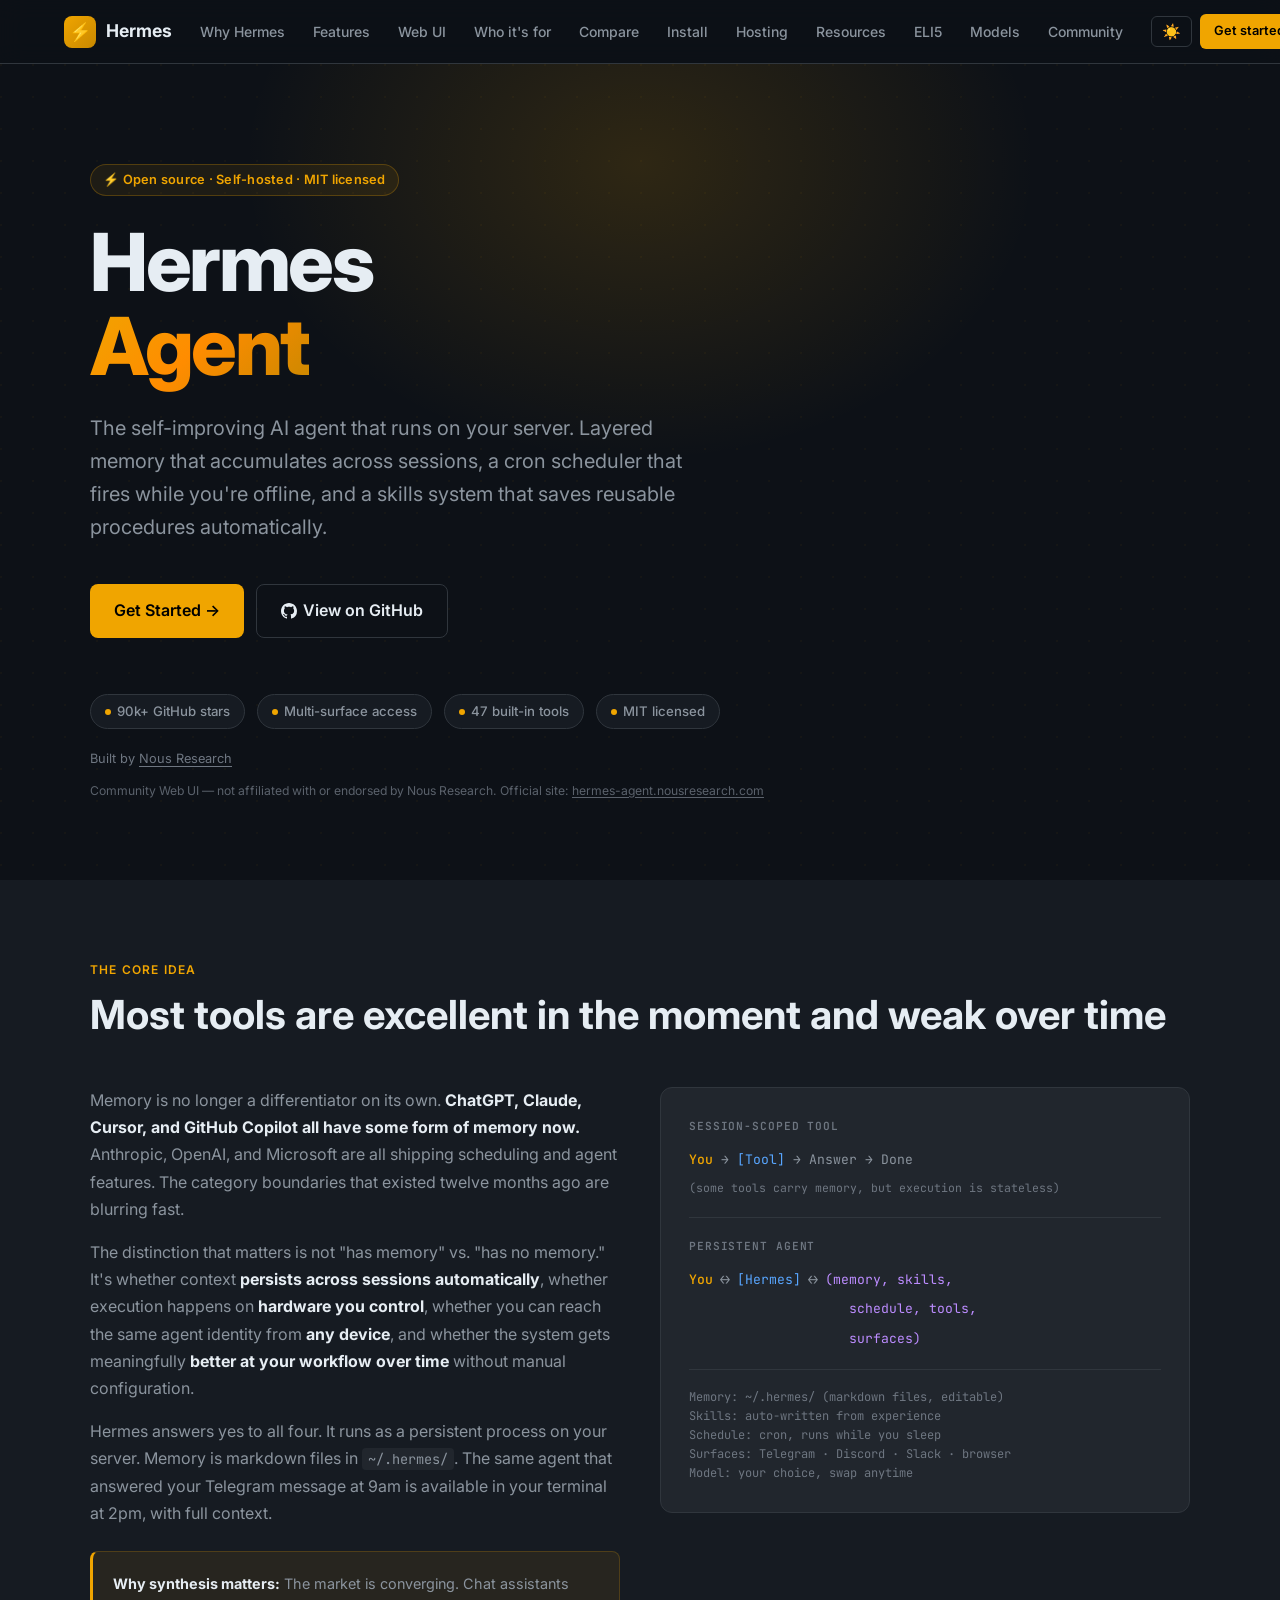
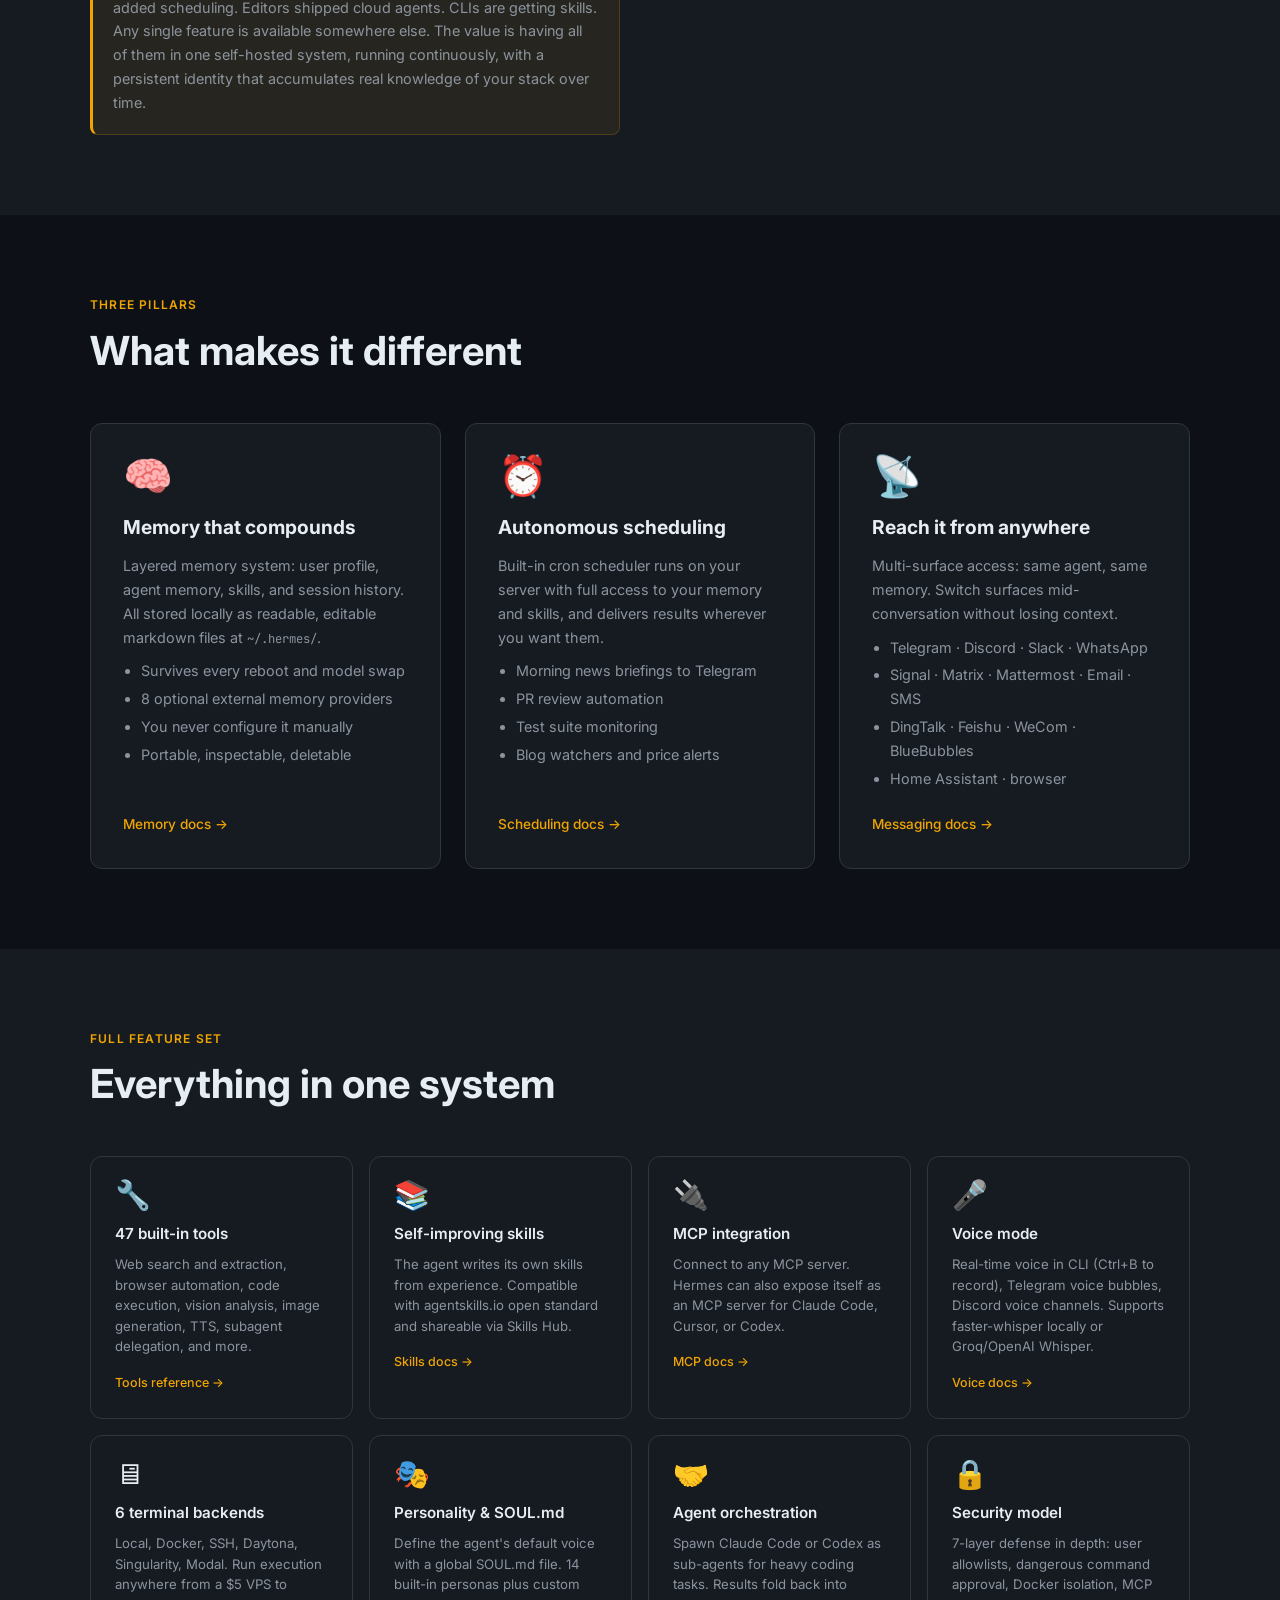
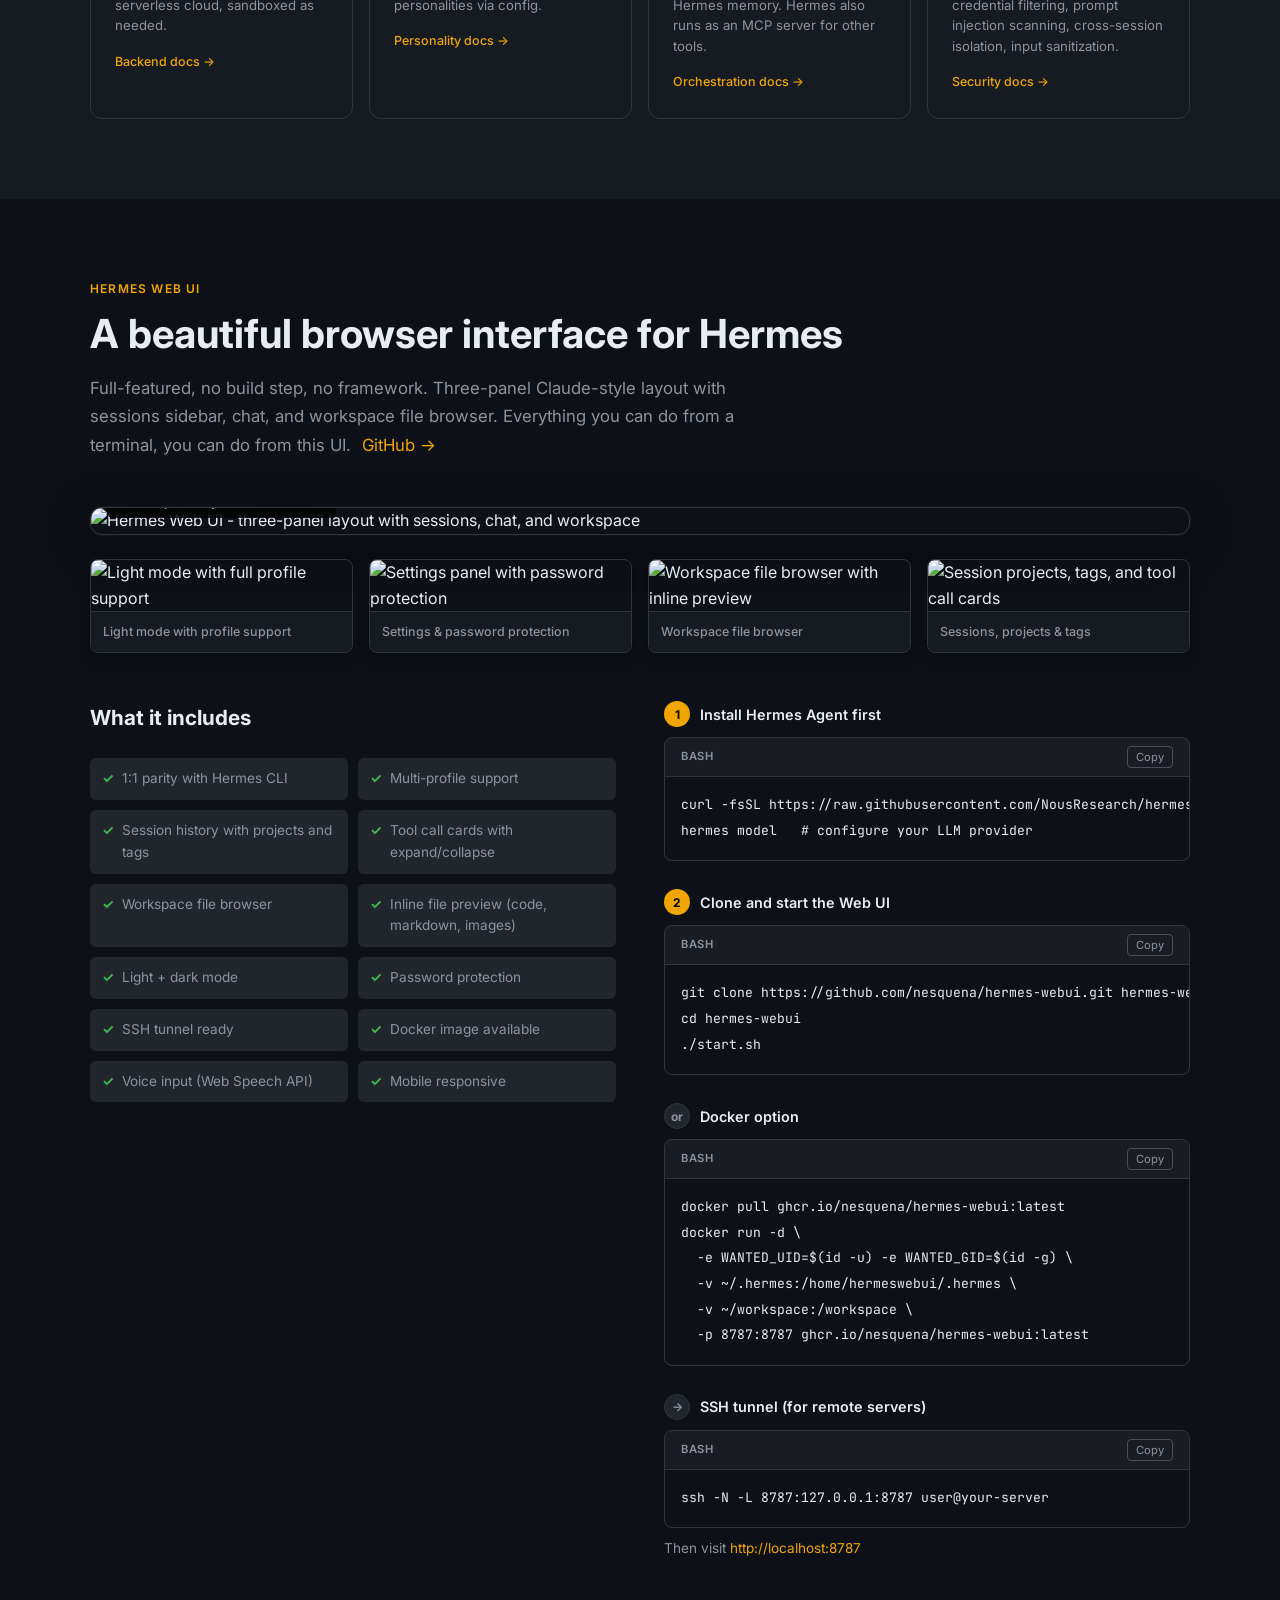
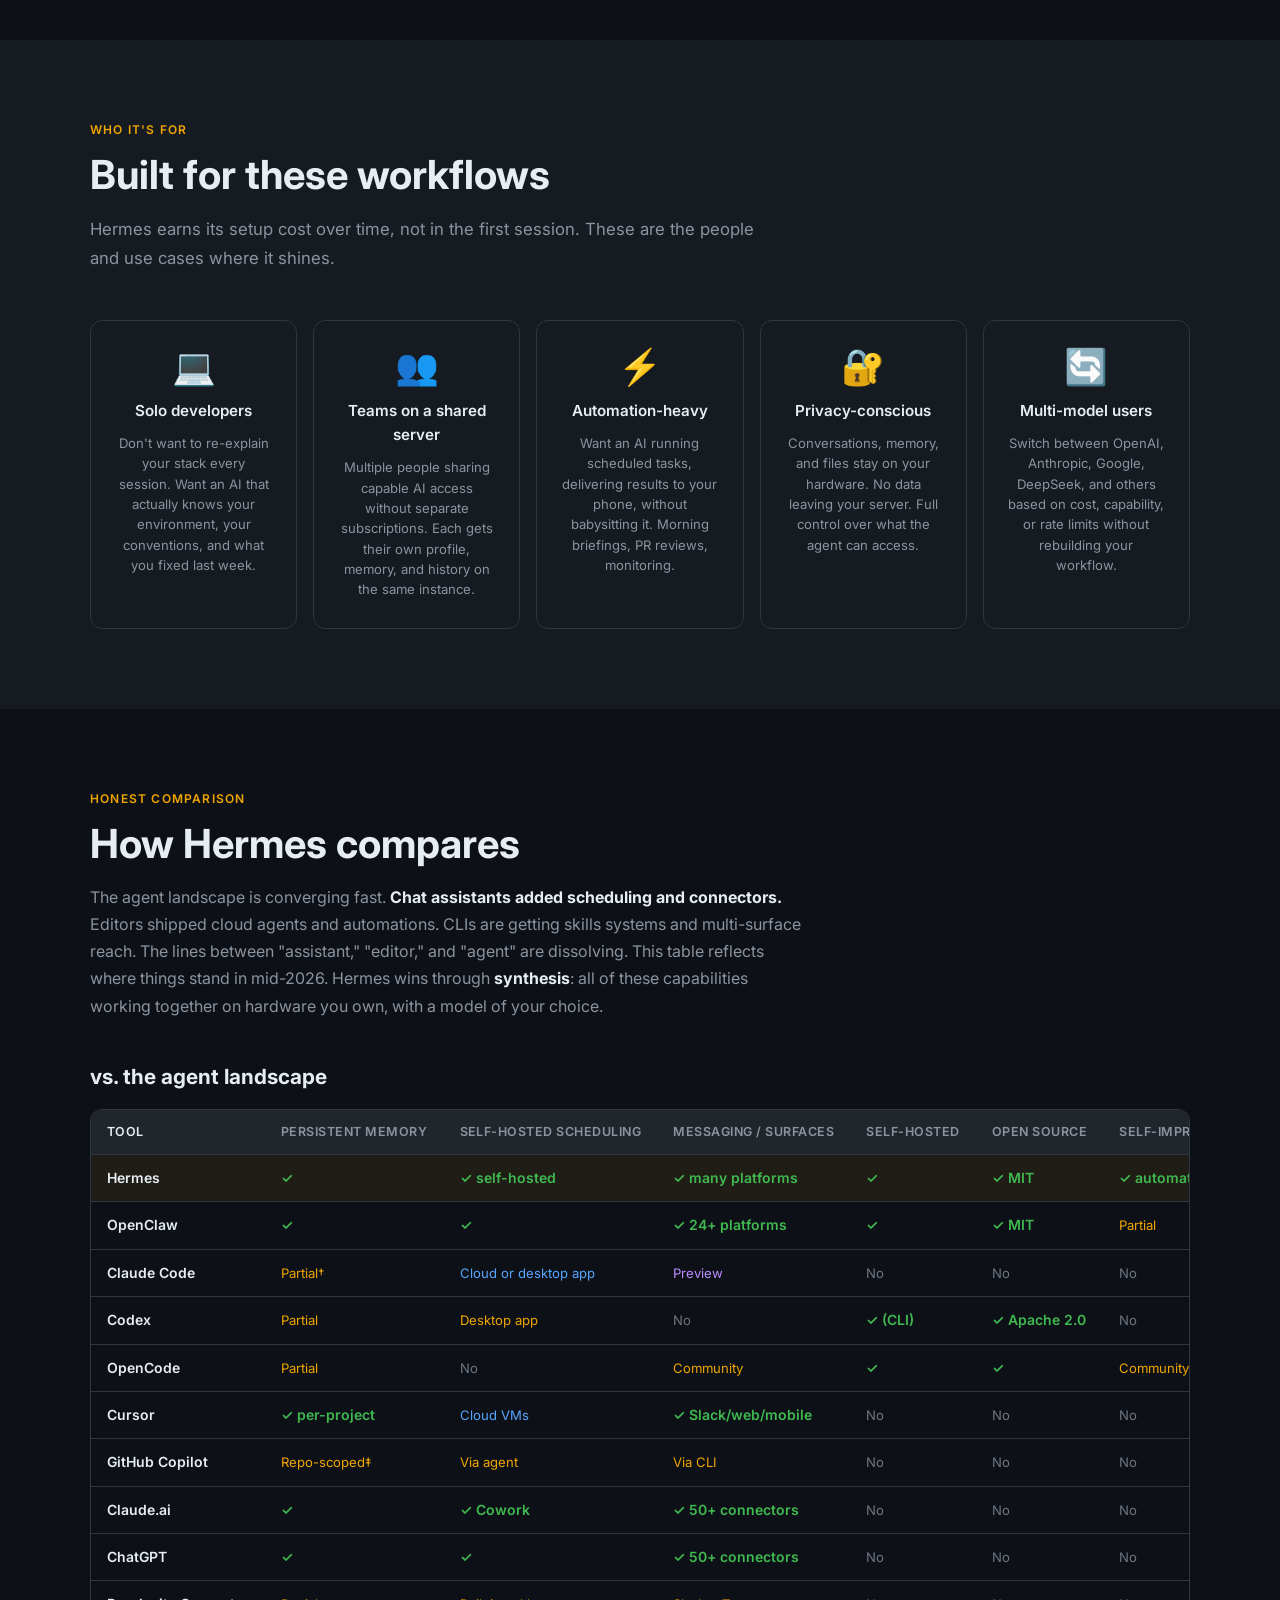
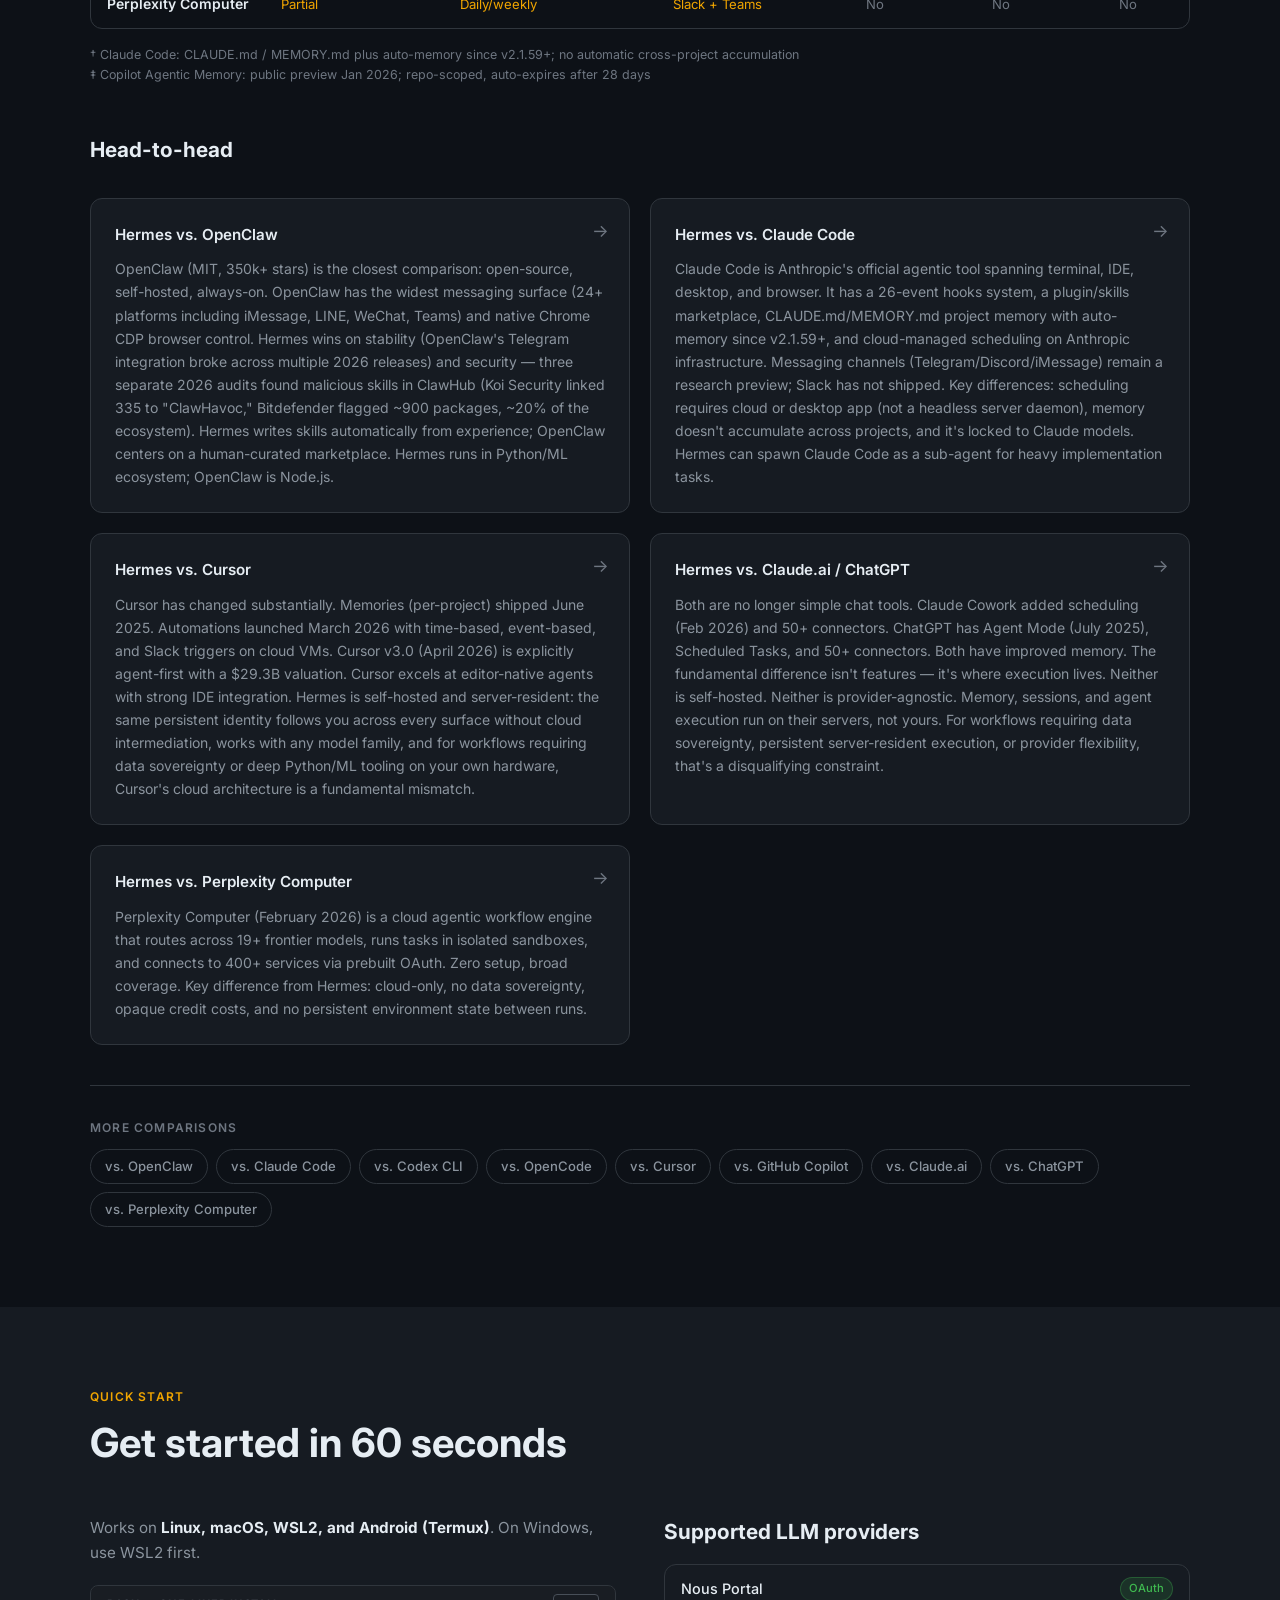
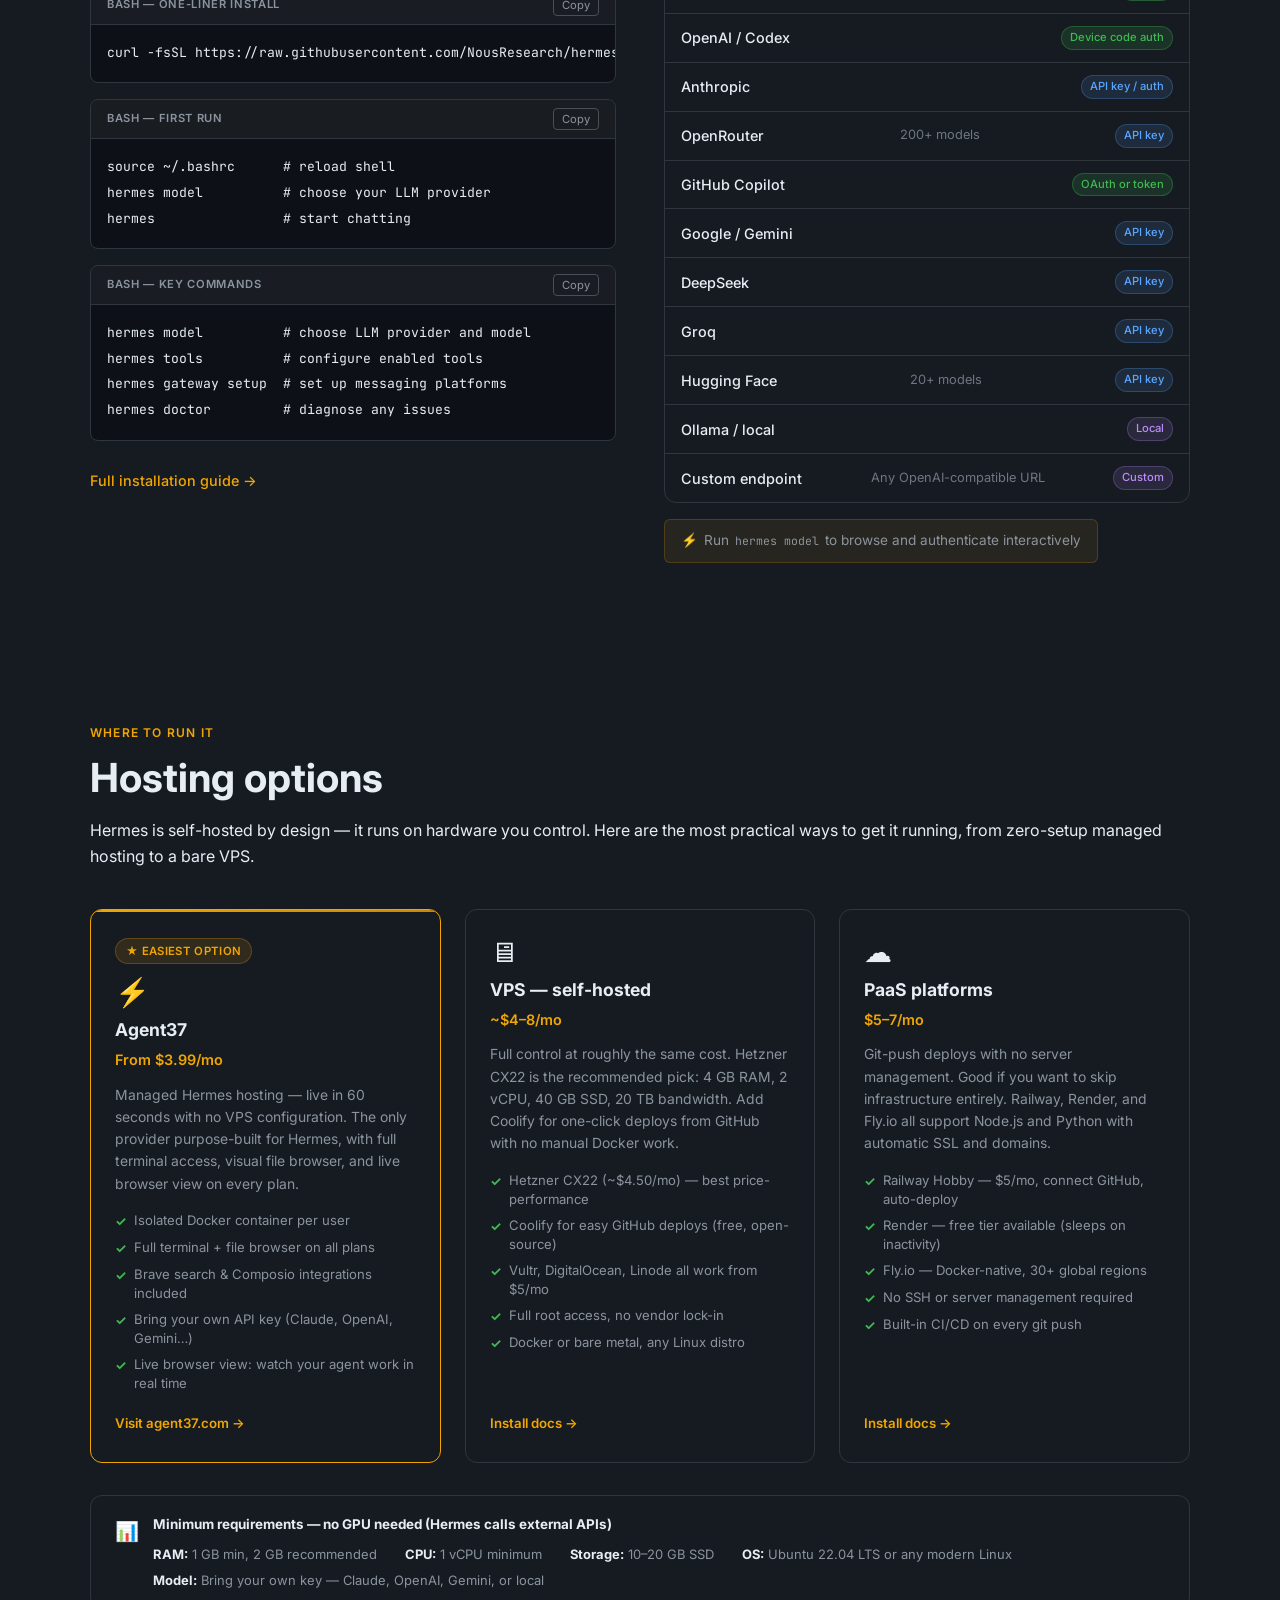
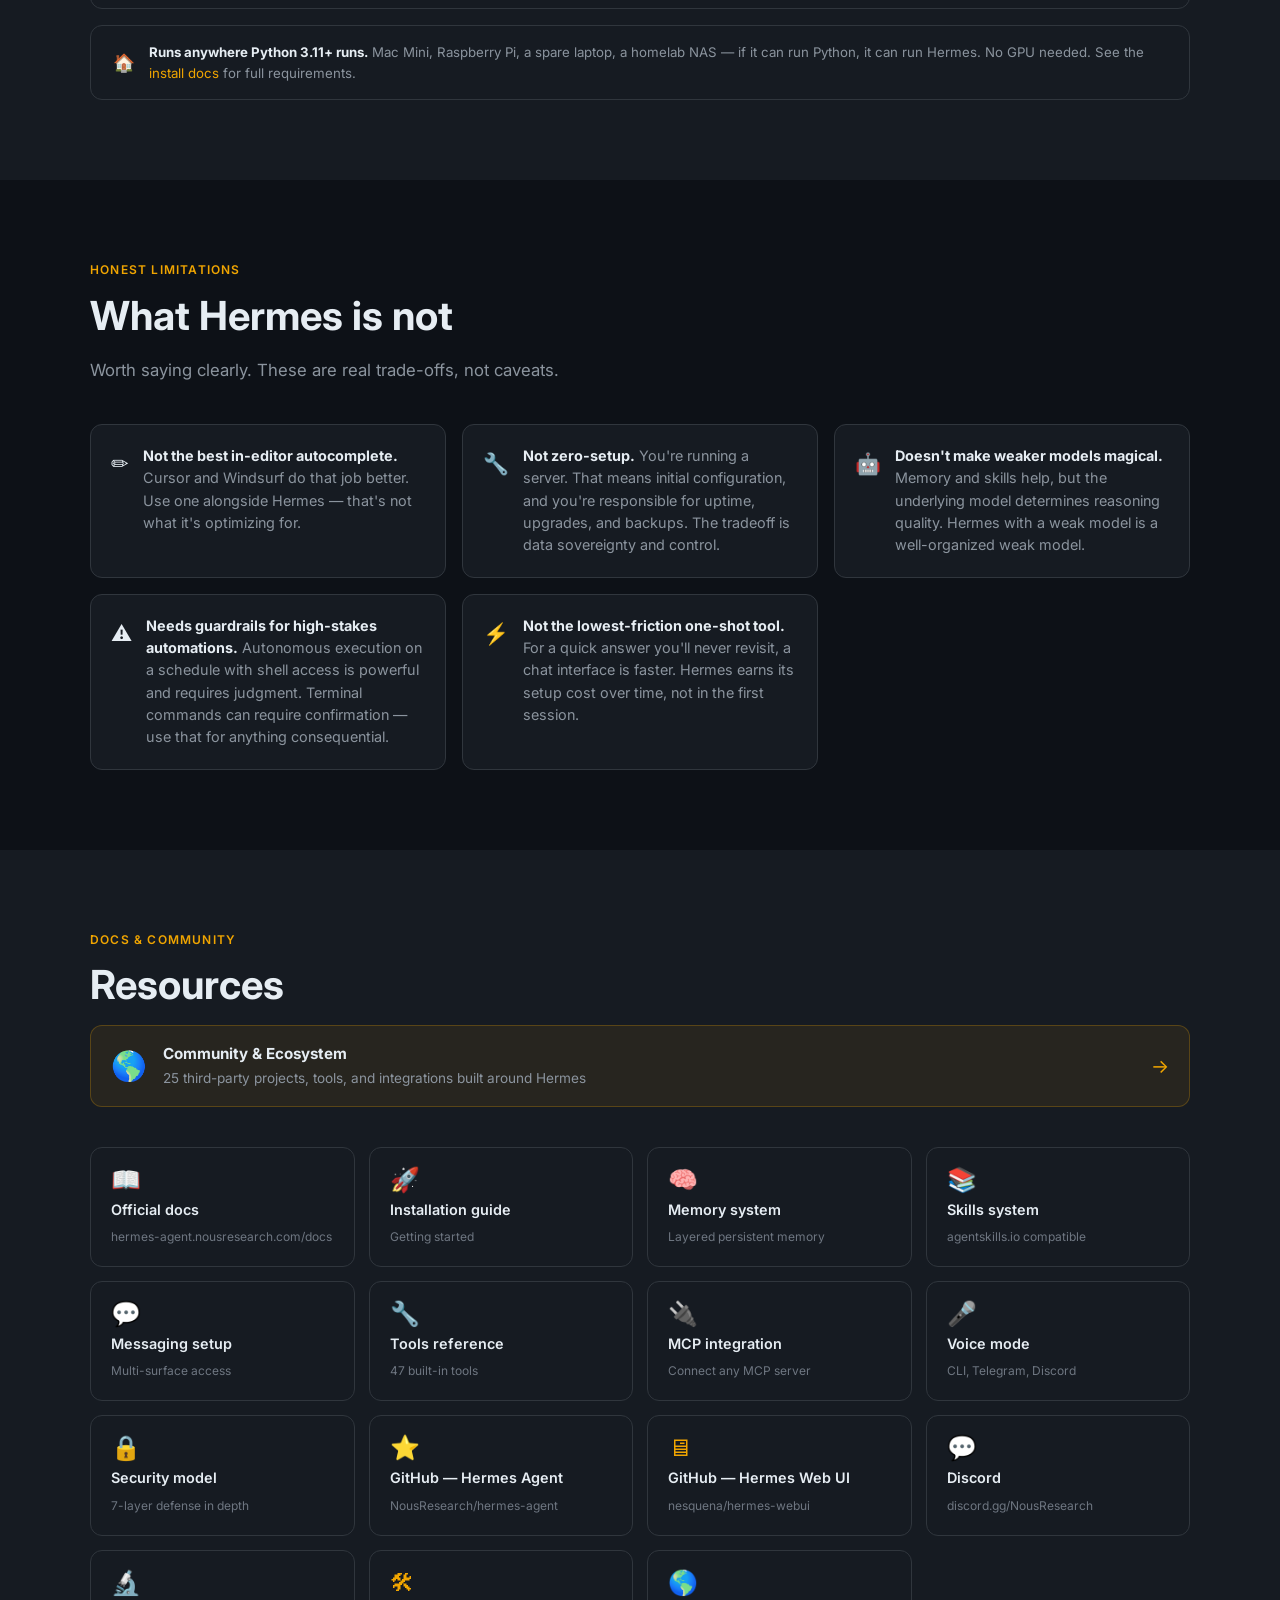
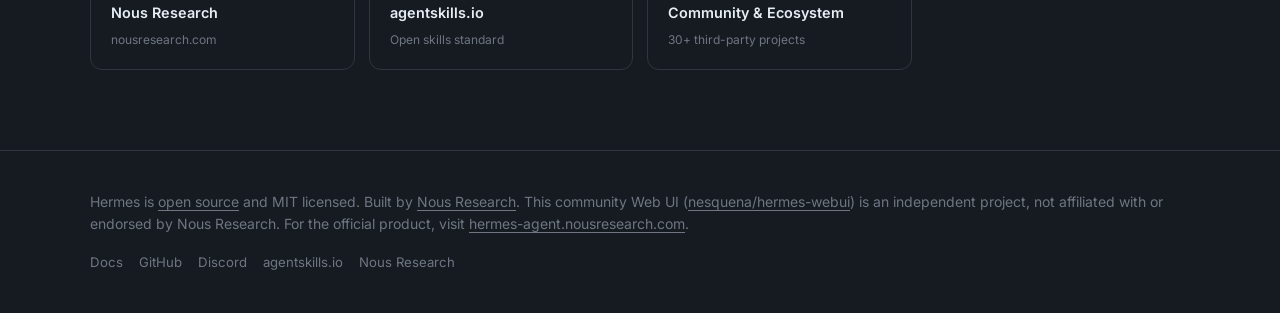
==== commit 9939d6bc: "docs: update star counts — hermes-agent 77k→90k, webui 1.8k→2.2k, gbrain 7.4k→8.3k, hindsight 9.1k→9" ====
--- a/index.html
+++ b/index.html
@@ -1,11 +1,21 @@
 <!DOCTYPE html>
 <html lang="en" data-theme="dark">
 <head>
+  <script>
+    // Canonical URL: strip trailing index.html so links always show the clean path
+    (function(){
+      var p = window.location.pathname;
+      if (p.endsWith('/index.html')) {
+        var clean = p.slice(0, p.length - 'index.html'.length);
+        window.history.replaceState(null, '', clean + window.location.search + window.location.hash);
+      }
+    })();
+  </script>
   <meta charset="UTF-8" />
   <meta name="viewport" content="width=device-width, initial-scale=1.0" />
-  <title>Hermes — The self-improving AI agent</title>
+  <title>Hermes — Community Web UI</title>
   <meta name="description" content="Persistent memory, autonomous scheduling, and multi-surface access — all on hardware you control. Open source, self-hosted AI agent." />
-  <meta property="og:title" content="Hermes — The self-improving AI agent" />
+  <meta property="og:title" content="Hermes — Community Web UI (unofficial)" />
   <meta property="og:description" content="Persistent memory, autonomous scheduling, and multi-surface access — all on hardware you control." />
   <meta property="og:type" content="website" />
   <meta property="og:url" content="https://nesquena.github.io/hermes-webui/" />
@@ -426,6 +436,16 @@
     }
     .hero-credit a { color: var(--text-muted); text-decoration: underline; text-underline-offset: 3px; }
     .hero-credit a:hover { color: var(--text-secondary); }
+    .hero-community-note {
+      display: block;
+      margin-top: 12px;
+      font-size: 0.76rem;
+      color: var(--text-muted);
+      line-height: 1.5;
+      opacity: 0.8;
+    }
+    .hero-community-note a { color: var(--text-muted); text-decoration: underline; text-underline-offset: 2px; }
+    .hero-community-note a:hover { color: var(--text-secondary); opacity: 1; }
 
     /* ===== WHY HERMES ===== */
     .why-grid {
@@ -1123,6 +1143,17 @@
     }
 
     /* ===== RESPONSIVE ===== */
+    /* ===== COMMUNITY BANNER ===== */
+    .community-banner{display:flex;align-items:center;gap:16px;background:var(--accent-subtle);border:1px solid rgba(240,165,0,0.25);border-radius:var(--radius-lg);padding:16px 20px;margin-bottom:36px;text-decoration:none;color:inherit;transition:border-color 0.15s,background 0.15s}
+    [data-theme="light"] .community-banner{border-color:rgba(192,120,0,0.2)}
+    .community-banner:hover{border-color:var(--accent);background:var(--accent-glow);color:inherit}
+    .community-banner-icon{font-size:1.8rem;flex-shrink:0;line-height:1}
+    .community-banner-text{flex:1;display:flex;flex-direction:column;gap:2px}
+    .community-banner-text strong{color:var(--text-primary);font-size:0.95rem}
+    .community-banner-text span{color:var(--text-secondary);font-size:0.85rem}
+    .community-banner-arrow{color:var(--accent);font-size:1.2rem;flex-shrink:0;transition:transform 0.15s}
+    .community-banner:hover .community-banner-arrow{transform:translateX(4px)}
+
     @media (max-width: 1024px) {
       .feature-grid { grid-template-columns: repeat(2, 1fr); }
       .resources-grid { grid-template-columns: repeat(3, 1fr); }
@@ -1158,6 +1189,183 @@
       .hero-ctas { flex-direction: column; }
       .btn-primary, .btn-secondary { width: 100%; justify-content: center; }
       .showcase-gallery { grid-template-columns: 1fr; }
+    }
+
+    /* ===== HOSTING SECTION ===== */
+    .hosting-grid {
+      display: grid;
+      grid-template-columns: repeat(3, 1fr);
+      gap: 24px;
+      margin-top: 40px;
+    }
+    .hosting-card {
+      background: var(--bg-card);
+      border: 1px solid var(--border);
+      border-radius: var(--radius-lg);
+      padding: 28px 24px;
+      display: flex;
+      flex-direction: column;
+      text-decoration: none;
+      color: inherit;
+      transition: border-color 0.2s, background 0.2s, transform 0.15s;
+    }
+    .hosting-card:hover {
+      border-color: var(--accent);
+      background: var(--bg-card-hover);
+      transform: translateY(-2px);
+    }
+    .hosting-card.featured {
+      border-color: var(--accent);
+      position: relative;
+      overflow: hidden;
+    }
+    .hosting-card.featured::before {
+      content: '';
+      position: absolute;
+      top: 0; left: 0; right: 0;
+      height: 2px;
+      background: linear-gradient(90deg, var(--accent), var(--accent-dim));
+    }
+    .hosting-card.featured:hover {
+      background: var(--bg-card-hover);
+      transform: translateY(-2px);
+    }
+    .hosting-badge {
+      display: inline-flex;
+      align-items: center;
+      gap: 5px;
+      background: rgba(240, 165, 0, 0.12);
+      color: var(--accent);
+      border: 1px solid rgba(240, 165, 0, 0.25);
+      border-radius: 20px;
+      padding: 3px 10px;
+      font-size: 0.71rem;
+      font-weight: 600;
+      letter-spacing: 0.03em;
+      text-transform: uppercase;
+      margin-bottom: 14px;
+      width: fit-content;
+    }
+    .hosting-card-icon {
+      font-size: 1.75rem;
+      margin-bottom: 10px;
+      line-height: 1;
+    }
+    .hosting-card-title {
+      font-size: 1.1rem;
+      font-weight: 700;
+      color: var(--text-primary);
+      margin: 0 0 4px 0;
+    }
+    .hosting-card-price {
+      font-size: 0.9rem;
+      color: var(--accent);
+      font-weight: 600;
+      margin-bottom: 12px;
+    }
+    .hosting-card-desc {
+      font-size: 0.87rem;
+      color: var(--text-secondary);
+      line-height: 1.6;
+      margin-bottom: 16px;
+    }
+    .hosting-card-features {
+      list-style: none;
+      padding: 0;
+      margin: 0 0 20px 0;
+      display: flex;
+      flex-direction: column;
+      gap: 7px;
+      flex: 1;
+    }
+    .hosting-card-features li {
+      font-size: 0.82rem;
+      color: var(--text-secondary);
+      display: flex;
+      align-items: flex-start;
+      gap: 7px;
+      line-height: 1.45;
+    }
+    .hosting-card-features li::before {
+      content: '✓';
+      color: var(--green);
+      font-weight: 700;
+      flex-shrink: 0;
+      margin-top: 1px;
+    }
+    .hosting-card-cta {
+      display: inline-flex;
+      align-items: center;
+      gap: 5px;
+      font-size: 0.83rem;
+      font-weight: 600;
+      color: var(--accent);
+      text-decoration: none;
+      margin-top: auto;
+    }
+    .hosting-card-cta:hover { text-decoration: underline; }
+    .hosting-specs {
+      margin-top: 32px;
+      padding: 18px 24px;
+      background: var(--bg-secondary);
+      border: 1px solid var(--border);
+      border-radius: var(--radius-lg);
+      display: flex;
+      align-items: flex-start;
+      gap: 14px;
+    }
+    .hosting-specs-icon {
+      font-size: 1.2rem;
+      flex-shrink: 0;
+      margin-top: 2px;
+    }
+    .hosting-specs-body { flex: 1; }
+    .hosting-specs-title {
+      font-size: 0.84rem;
+      font-weight: 700;
+      color: var(--text-primary);
+      margin-bottom: 8px;
+    }
+    .hosting-specs-list {
+      display: flex;
+      flex-wrap: wrap;
+      gap: 5px 28px;
+      list-style: none;
+      padding: 0;
+      margin: 0;
+    }
+    .hosting-specs-list li {
+      font-size: 0.81rem;
+      color: var(--text-secondary);
+    }
+    .hosting-specs-list li strong { color: var(--text-primary); }
+    .hosting-anywhere {
+      margin-top: 16px;
+      padding: 16px 22px;
+      background: transparent;
+      border: 1px solid var(--border);
+      border-radius: var(--radius-lg);
+      display: flex;
+      align-items: center;
+      gap: 14px;
+      flex-wrap: wrap;
+    }
+    .hosting-anywhere-icon {
+      font-size: 1.1rem;
+      flex-shrink: 0;
+    }
+    .hosting-anywhere-text {
+      flex: 1;
+      font-size: 0.83rem;
+      color: var(--text-secondary);
+      line-height: 1.55;
+      min-width: 200px;
+    }
+    .hosting-anywhere-text strong { color: var(--text-primary); }
+    .hosting-anywhere-text a { color: var(--accent); text-decoration: none; }
+    .hosting-anywhere-text a:hover { text-decoration: underline; }
+    @media (max-width: 900px) {
+      .hosting-grid { grid-template-columns: 1fr; }
     }
   </style>
 </head>
@@ -1177,7 +1385,11 @@
       <li><a href="#who">Who it's for</a></li>
       <li><a href="#compare">Compare</a></li>
       <li><a href="#install">Install</a></li>
+      <li><a href="#hosting">Hosting</a></li>
       <li><a href="#resources">Resources</a></li>
+      <li><a href="eli5/">ELI5</a></li>
+      <li><a href="models/">Models</a></li>
+      <li><a href="community/">Community</a></li>
     </ul>
     <div class="nav-actions">
       <button class="btn-theme" id="theme-toggle" aria-label="Toggle theme" title="Toggle light/dark mode">🌙</button>
@@ -1197,7 +1409,11 @@
   <a href="#who" onclick="closeMobileMenu()">Who it's for</a>
   <a href="#compare" onclick="closeMobileMenu()">Compare</a>
   <a href="#install" onclick="closeMobileMenu()">Install</a>
+  <a href="#hosting" onclick="closeMobileMenu()">Hosting</a>
   <a href="#resources" onclick="closeMobileMenu()">Resources</a>
+  <a href="eli5/" onclick="closeMobileMenu()">&#129300; ELI5</a>
+  <a href="models/" onclick="closeMobileMenu()">&#129302; Models</a>
+  <a href="community/" onclick="closeMobileMenu()" style="color:var(--accent)">&#127758; Community</a>
   <a href="https://hermes-agent.nousresearch.com/docs/getting-started/installation" target="_blank" rel="noopener" style="color: var(--accent); margin-top: 4px;">Get started &#8594;</a>
 </div>
 
@@ -1230,12 +1446,13 @@
         </a>
       </div>
       <div class="hero-stats">
-        <span class="stat-badge"><span class="dot"></span>56k+ GitHub stars</span>
+        <span class="stat-badge"><span class="dot"></span>90k+ GitHub stars</span>
         <span class="stat-badge"><span class="dot"></span>Multi-surface access</span>
         <span class="stat-badge"><span class="dot"></span>47 built-in tools</span>
         <span class="stat-badge"><span class="dot"></span>MIT licensed</span>
       </div>
       <p class="hero-credit">Built by <a href="https://nousresearch.com" target="_blank" rel="noopener">Nous Research</a></p>
+      <p class="hero-community-note">Community Web UI &mdash; not affiliated with or endorsed by Nous Research. Official site: <a href="https://hermes-agent.nousresearch.com" target="_blank" rel="noopener">hermes-agent.nousresearch.com</a></p>
     </div>
   </section>
 
@@ -1895,6 +2112,95 @@
     </div>
   </section>
 
+
+  <!-- ===== SECTION 9b: HOSTING ===== -->
+  <section id="hosting" class="section section-alt">
+    <div class="container">
+      <p class="section-label">Where to run it</p>
+      <h2 class="section-title">Hosting options</h2>
+      <p class="section-sub">Hermes is self-hosted by design &#8212; it runs on hardware you control. Here are the most practical ways to get it running, from zero-setup managed hosting to a bare VPS.</p>
+
+      <div class="hosting-grid">
+
+        <!-- Agent37: featured — genuinely cheapest + easiest purpose-built option -->
+        <a class="hosting-card featured" href="https://agent37.com" target="_blank" rel="noopener">
+          <div class="hosting-badge">&#9733; Easiest option</div>
+          <div class="hosting-card-icon">&#9889;</div>
+          <div class="hosting-card-title">Agent37</div>
+          <div class="hosting-card-price">From $3.99/mo</div>
+          <p class="hosting-card-desc">Managed Hermes hosting &#8212; live in 60 seconds with no VPS configuration. The only provider purpose-built for Hermes, with full terminal access, visual file browser, and live browser view on every plan.</p>
+          <ul class="hosting-card-features">
+            <li>Isolated Docker container per user</li>
+            <li>Full terminal + file browser on all plans</li>
+            <li>Brave search &amp; Composio integrations included</li>
+            <li>Bring your own API key (Claude, OpenAI, Gemini&#8230;)</li>
+            <li>Live browser view: watch your agent work in real time</li>
+          </ul>
+          <span class="hosting-card-cta">Visit agent37.com &#8594;</span>
+        </a>
+
+        <!-- VPS self-hosted -->
+        <div class="hosting-card">
+          <div class="hosting-card-icon">&#128421;</div>
+          <div class="hosting-card-title">VPS &#8212; self-hosted</div>
+          <div class="hosting-card-price">~$4&#8211;8/mo</div>
+          <p class="hosting-card-desc">Full control at roughly the same cost. Hetzner CX22 is the recommended pick: 4 GB RAM, 2 vCPU, 40 GB SSD, 20 TB bandwidth. Add Coolify for one-click deploys from GitHub with no manual Docker work.</p>
+          <ul class="hosting-card-features">
+            <li>Hetzner CX22 (~$4.50/mo) &#8212; best price-performance</li>
+            <li>Coolify for easy GitHub deploys (free, open-source)</li>
+            <li>Vultr, DigitalOcean, Linode all work from $5/mo</li>
+            <li>Full root access, no vendor lock-in</li>
+            <li>Docker or bare metal, any Linux distro</li>
+          </ul>
+          <a class="hosting-card-cta" href="https://hermes-agent.nousresearch.com/docs/getting-started/installation" target="_blank" rel="noopener">Install docs &#8594;</a>
+        </div>
+
+        <!-- PaaS -->
+        <div class="hosting-card">
+          <div class="hosting-card-icon">&#9729;</div>
+          <div class="hosting-card-title">PaaS platforms</div>
+          <div class="hosting-card-price">$5&#8211;7/mo</div>
+          <p class="hosting-card-desc">Git-push deploys with no server management. Good if you want to skip infrastructure entirely. Railway, Render, and Fly.io all support Node.js and Python with automatic SSL and domains.</p>
+          <ul class="hosting-card-features">
+            <li>Railway Hobby &#8212; $5/mo, connect GitHub, auto-deploy</li>
+            <li>Render &#8212; free tier available (sleeps on inactivity)</li>
+            <li>Fly.io &#8212; Docker-native, 30+ global regions</li>
+            <li>No SSH or server management required</li>
+            <li>Built-in CI/CD on every git push</li>
+          </ul>
+          <a class="hosting-card-cta" href="https://hermes-agent.nousresearch.com/docs/getting-started/installation" target="_blank" rel="noopener">Install docs &#8594;</a>
+        </div>
+
+      </div>
+
+      <!-- Minimum specs bar -->
+      <div class="hosting-specs">
+        <div class="hosting-specs-icon">&#128202;</div>
+        <div class="hosting-specs-body">
+          <div class="hosting-specs-title">Minimum requirements &#8212; no GPU needed (Hermes calls external APIs)</div>
+          <ul class="hosting-specs-list">
+            <li><strong>RAM:</strong> 1 GB min, 2 GB recommended</li>
+            <li><strong>CPU:</strong> 1 vCPU minimum</li>
+            <li><strong>Storage:</strong> 10&#8211;20 GB SSD</li>
+            <li><strong>OS:</strong> Ubuntu 22.04 LTS or any modern Linux</li>
+            <li><strong>Model:</strong> Bring your own key &#8212; Claude, OpenAI, Gemini, or local</li>
+          </ul>
+        </div>
+      </div>
+
+      <!-- Anywhere callout -->
+      <div class="hosting-anywhere">
+        <div class="hosting-anywhere-icon">&#127968;</div>
+        <p class="hosting-anywhere-text">
+          <strong>Runs anywhere Python 3.11+ runs.</strong>
+          Mac Mini, Raspberry Pi, a spare laptop, a homelab NAS &#8212; if it can run Python, it can run Hermes.
+          No GPU needed. See the <a href="https://hermes-agent.nousresearch.com/docs/getting-started/installation" target="_blank" rel="noopener">install docs</a> for full requirements.
+        </p>
+      </div>
+
+    </div>
+  </section>
+
   <!-- ===== SECTION 9: WHAT HERMES IS NOT ===== -->
   <section id="limits" class="section">
     <div class="container">
@@ -1949,6 +2255,14 @@
     <div class="container">
       <p class="section-label">Docs &amp; community</p>
       <h2 class="section-title">Resources</h2>
+      <a href="community/" class="community-banner">
+        <span class="community-banner-icon">&#127758;</span>
+        <span class="community-banner-text">
+          <strong>Community &amp; Ecosystem</strong>
+          <span>25 third-party projects, tools, and integrations built around Hermes</span>
+        </span>
+        <span class="community-banner-arrow">&#8594;</span>
+      </a>
       <div class="resources-grid">
 
         <a href="https://hermes-agent.nousresearch.com/docs/" target="_blank" rel="noopener" class="resource-card">
@@ -2053,7 +2367,8 @@
     <div class="footer-left">
       Hermes is <a href="https://github.com/NousResearch/hermes-agent" target="_blank" rel="noopener">open source</a> and MIT licensed.
       Built by <a href="https://nousresearch.com" target="_blank" rel="noopener">Nous Research</a>.
-      Web UI by <a href="https://github.com/nesquena/hermes-webui" target="_blank" rel="noopener">nesquena/hermes-webui</a>.
+      This community Web UI (<a href="https://github.com/nesquena/hermes-webui" target="_blank" rel="noopener">nesquena/hermes-webui</a>) is an independent project, not affiliated with or endorsed by Nous Research.
+      For the official product, visit <a href="https://hermes-agent.nousresearch.com" target="_blank" rel="noopener">hermes-agent.nousresearch.com</a>.
     </div>
     <div class="footer-links">
       <a href="https://hermes-agent.nousresearch.com/docs/" target="_blank" rel="noopener">Docs</a>
@@ -2183,14 +2498,30 @@
   // ===== SMOOTH SCROLL =====
   document.querySelectorAll('a[href^="#"]').forEach(function(anchor) {
     anchor.addEventListener('click', function(e) {
-      var target = document.querySelector(this.getAttribute('href'));
+      var hash = this.getAttribute('href');
+      var target = document.querySelector(hash);
       if (target) {
         e.preventDefault();
         var top = target.getBoundingClientRect().top + window.scrollY - 72;
         window.scrollTo({ top: top, behavior: 'smooth' });
+        // Update URL hash so the link is shareable / deep-linkable
+        history.pushState(null, '', hash);
       }
     });
   });
+
+  // ===== DEEP LINK ON PAGE LOAD =====
+  // If the URL already has a hash (e.g. someone shares #webui), scroll there
+  // after a brief delay so the page has rendered and nav height is settled.
+  if (window.location.hash) {
+    setTimeout(function() {
+      var target = document.querySelector(window.location.hash);
+      if (target) {
+        var top = target.getBoundingClientRect().top + window.scrollY - 72;
+        window.scrollTo({ top: top, behavior: 'smooth' });
+      }
+    }, 100);
+  }
 
   // ===== NAV ACTIVE STATE =====
   var sections = document.querySelectorAll('section[id]');
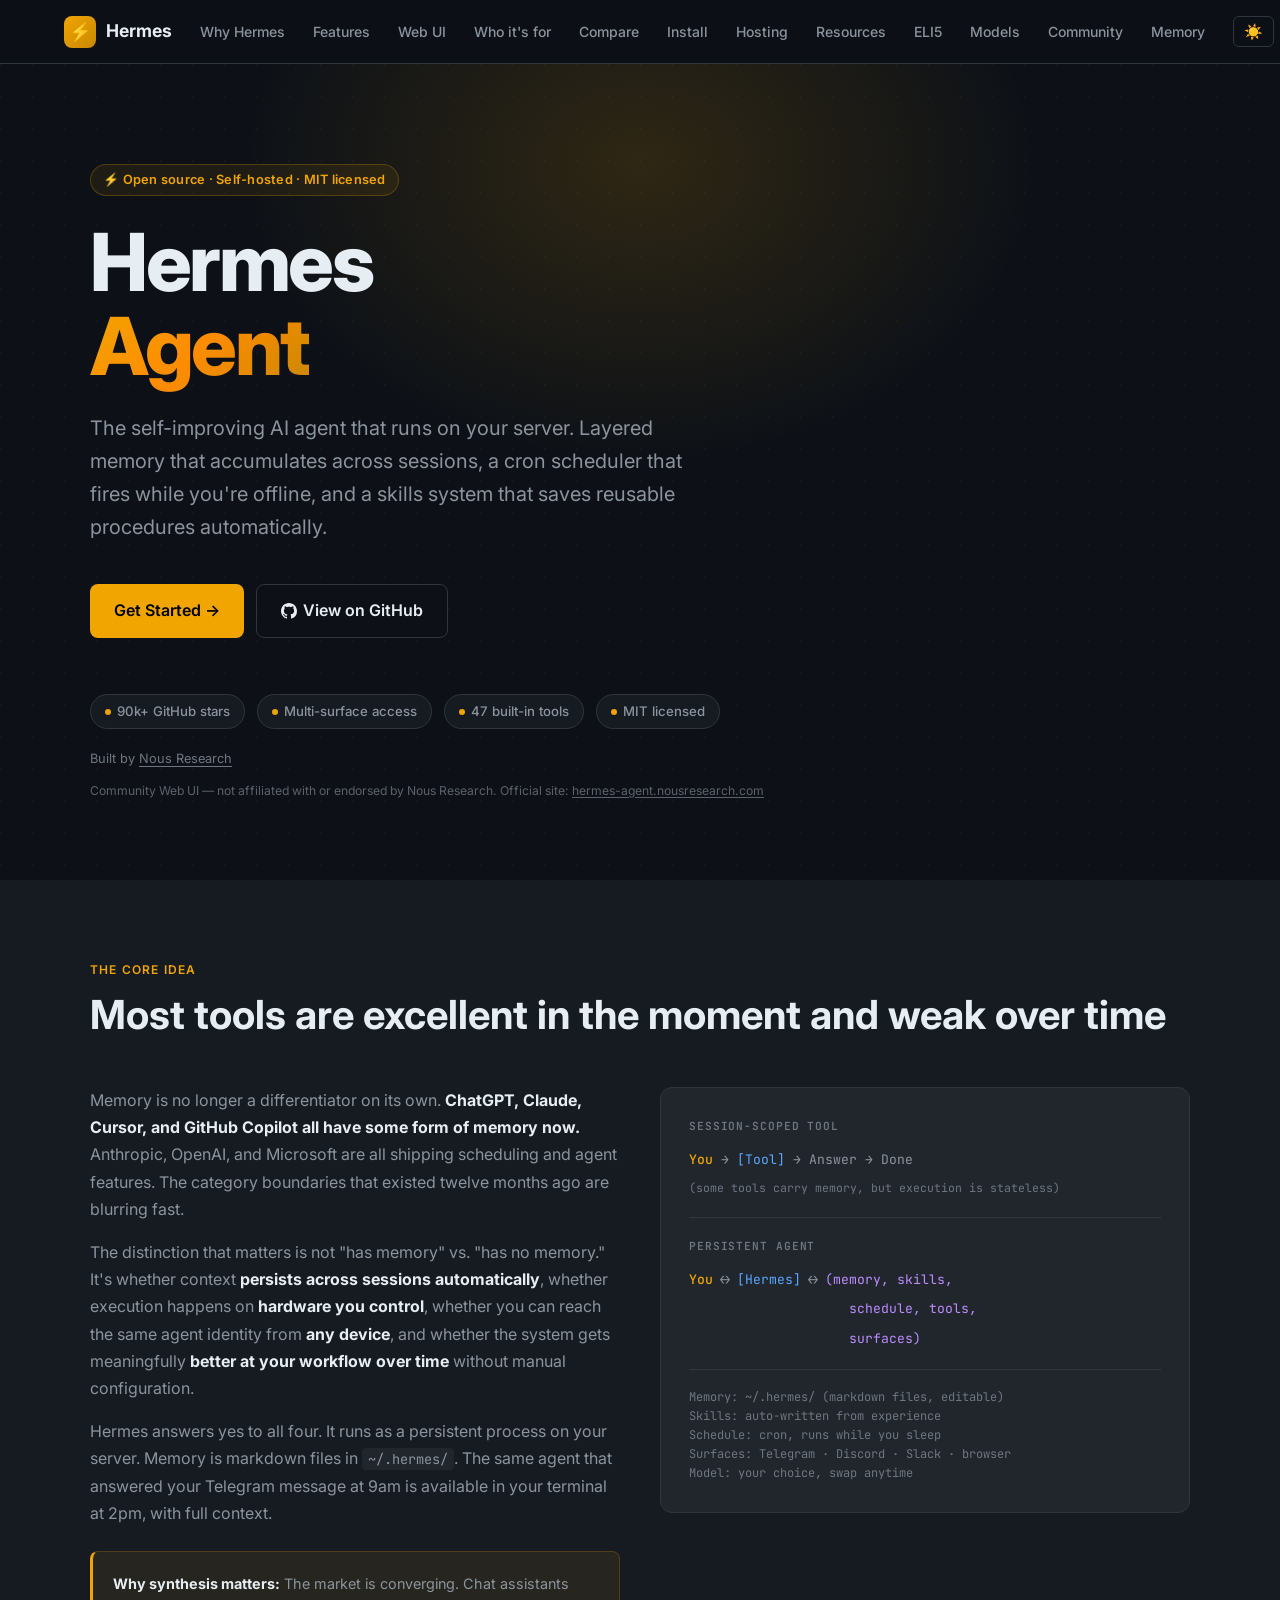
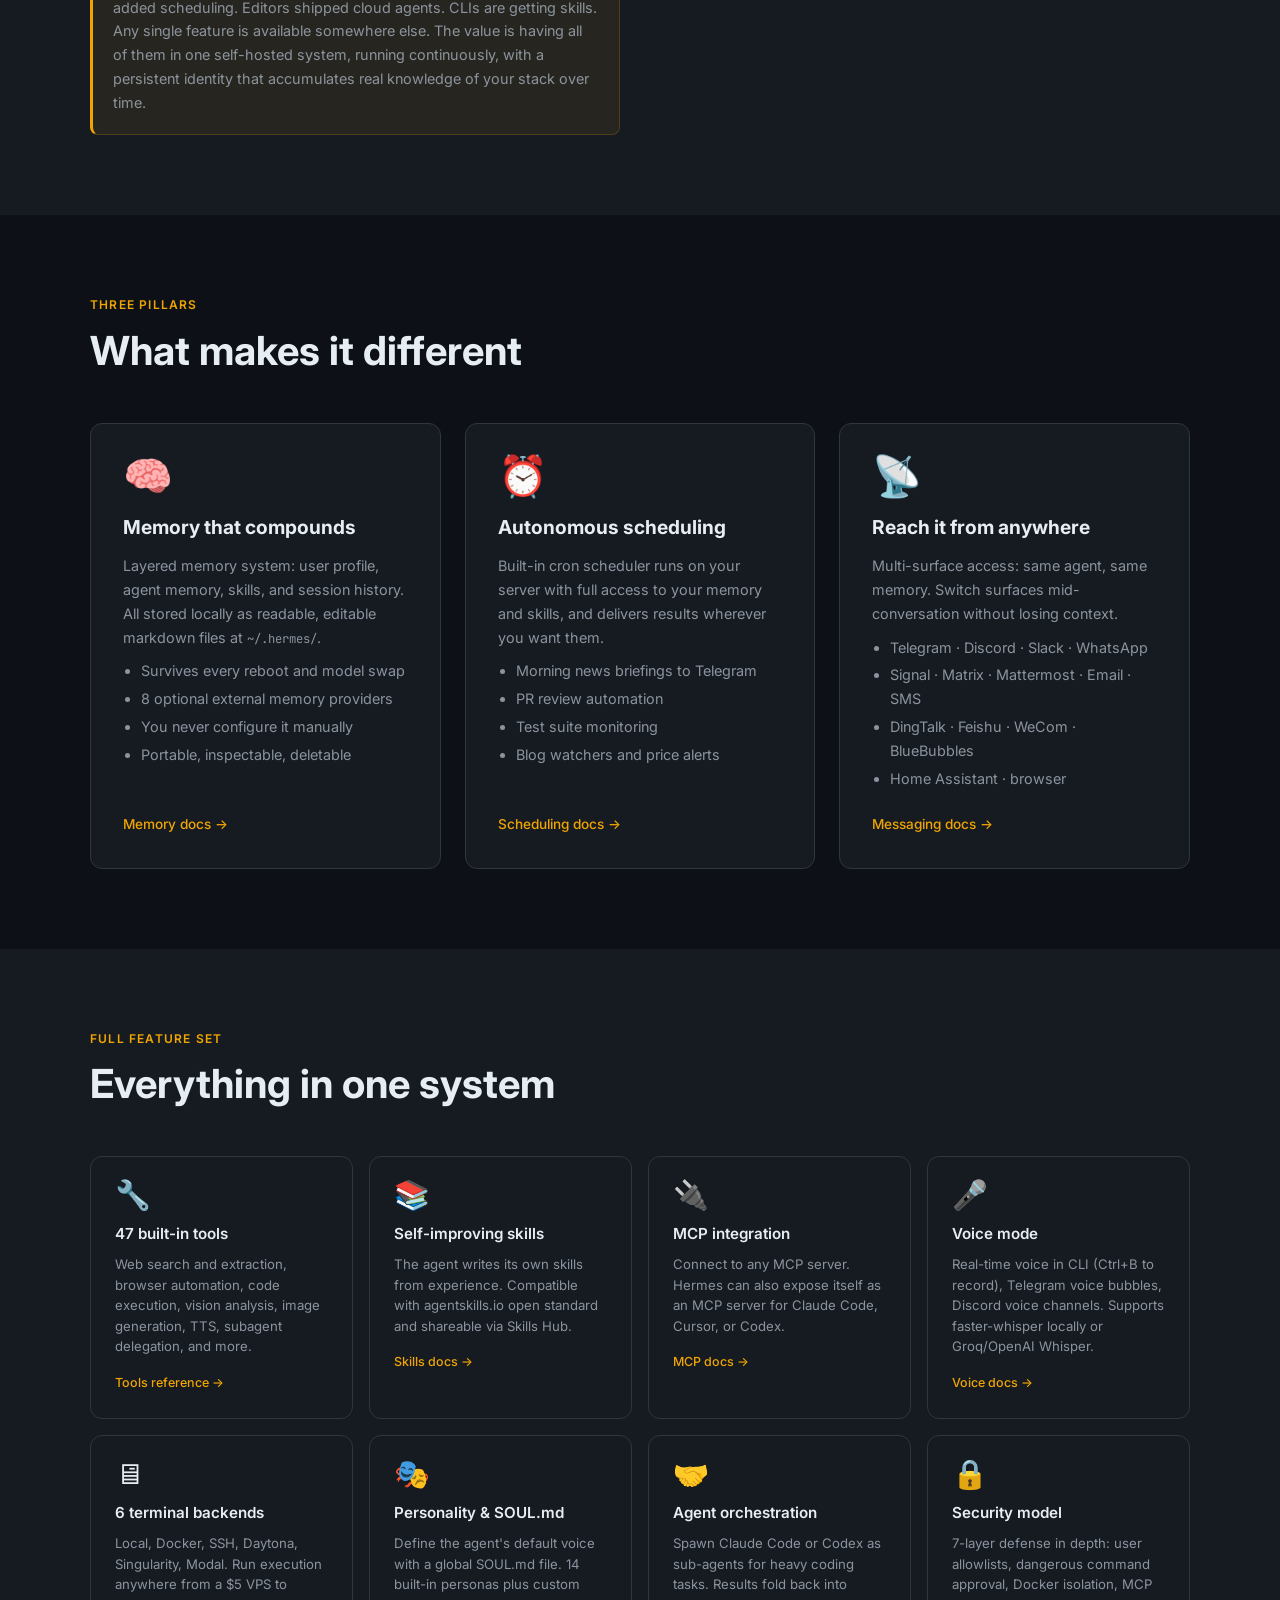
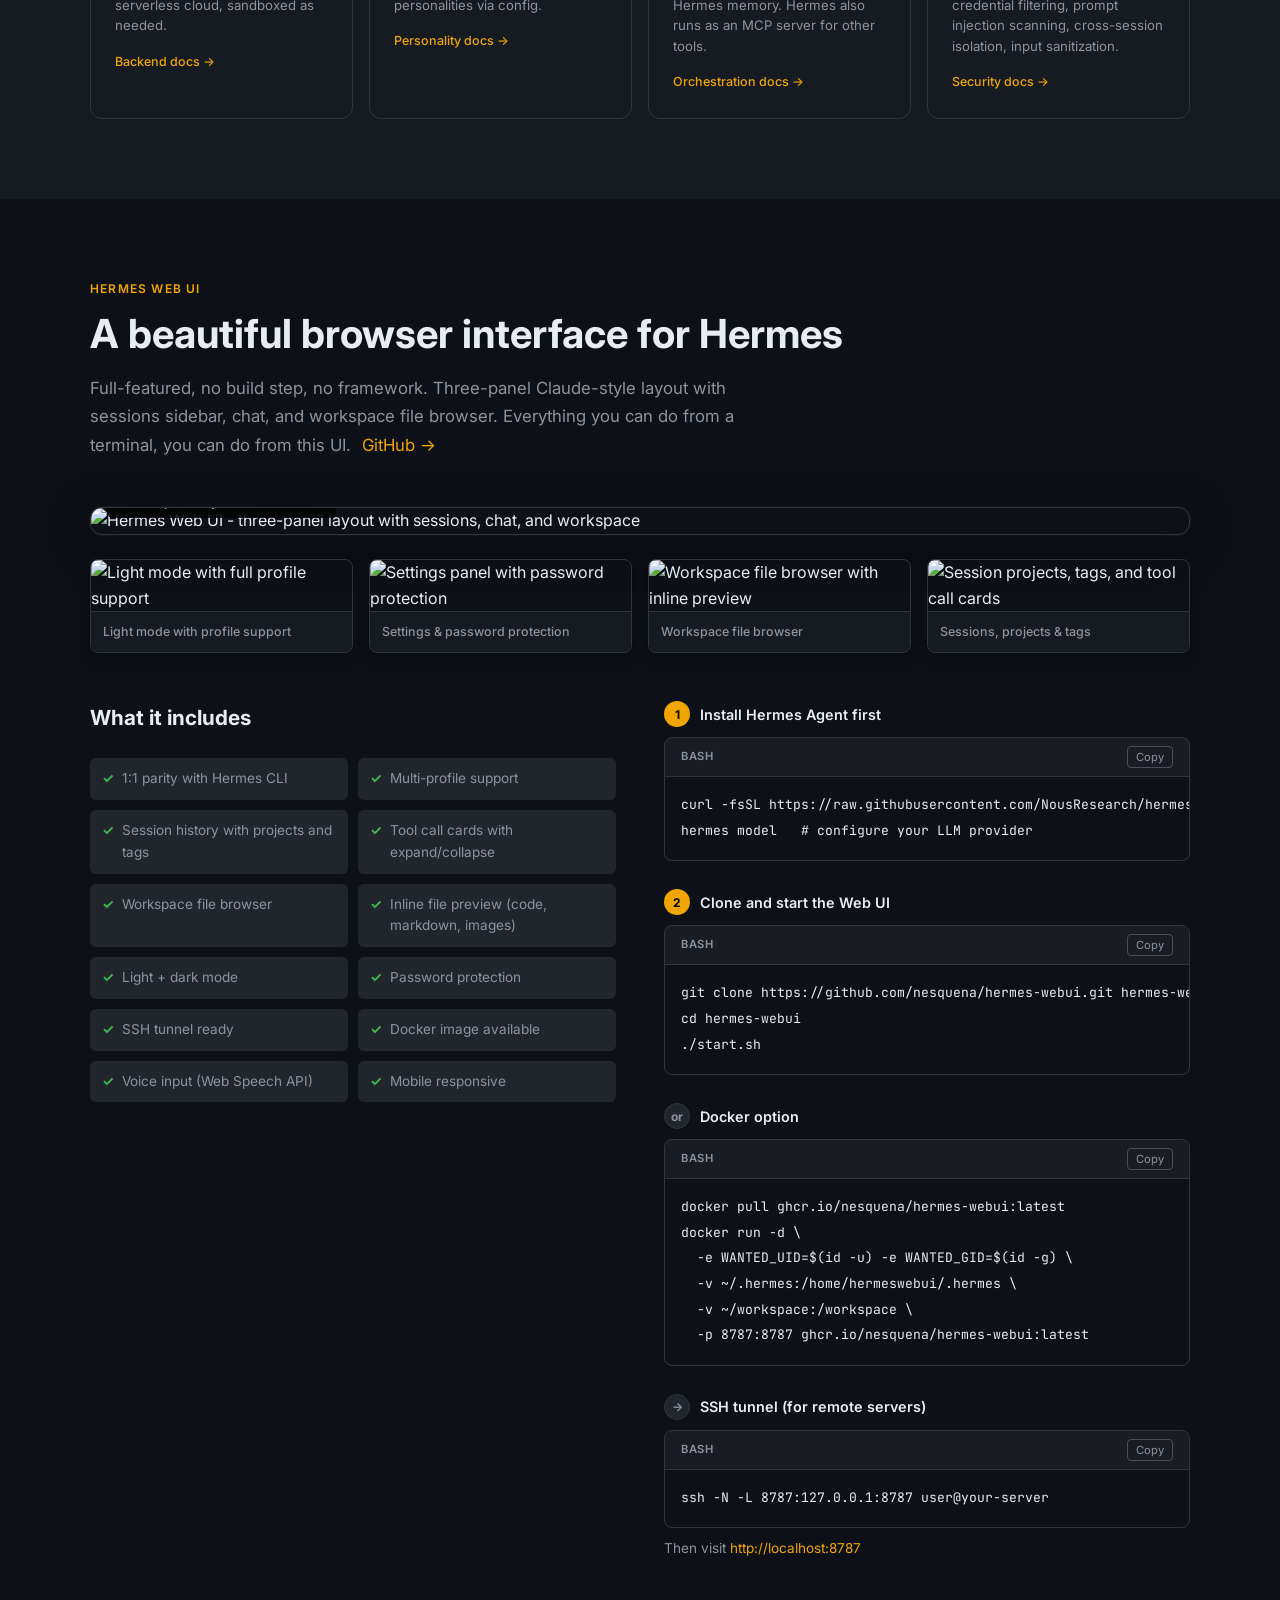
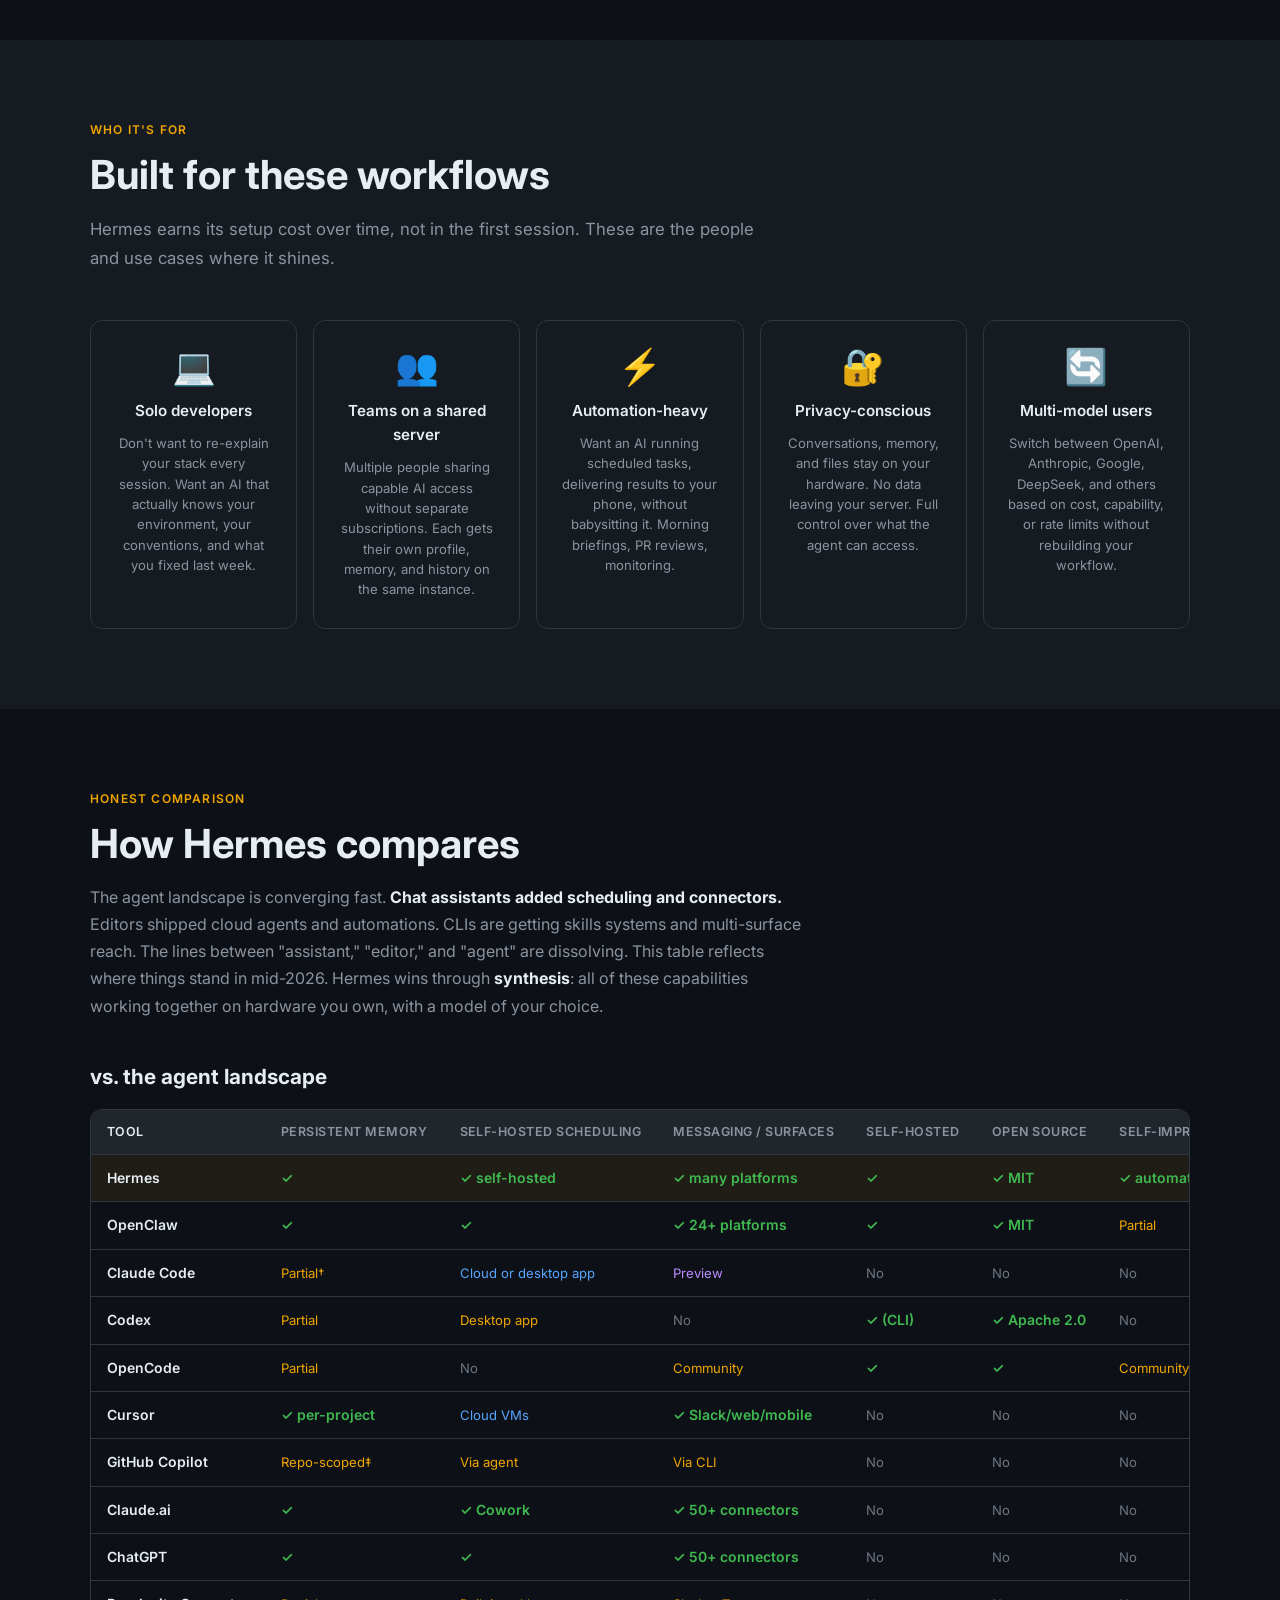
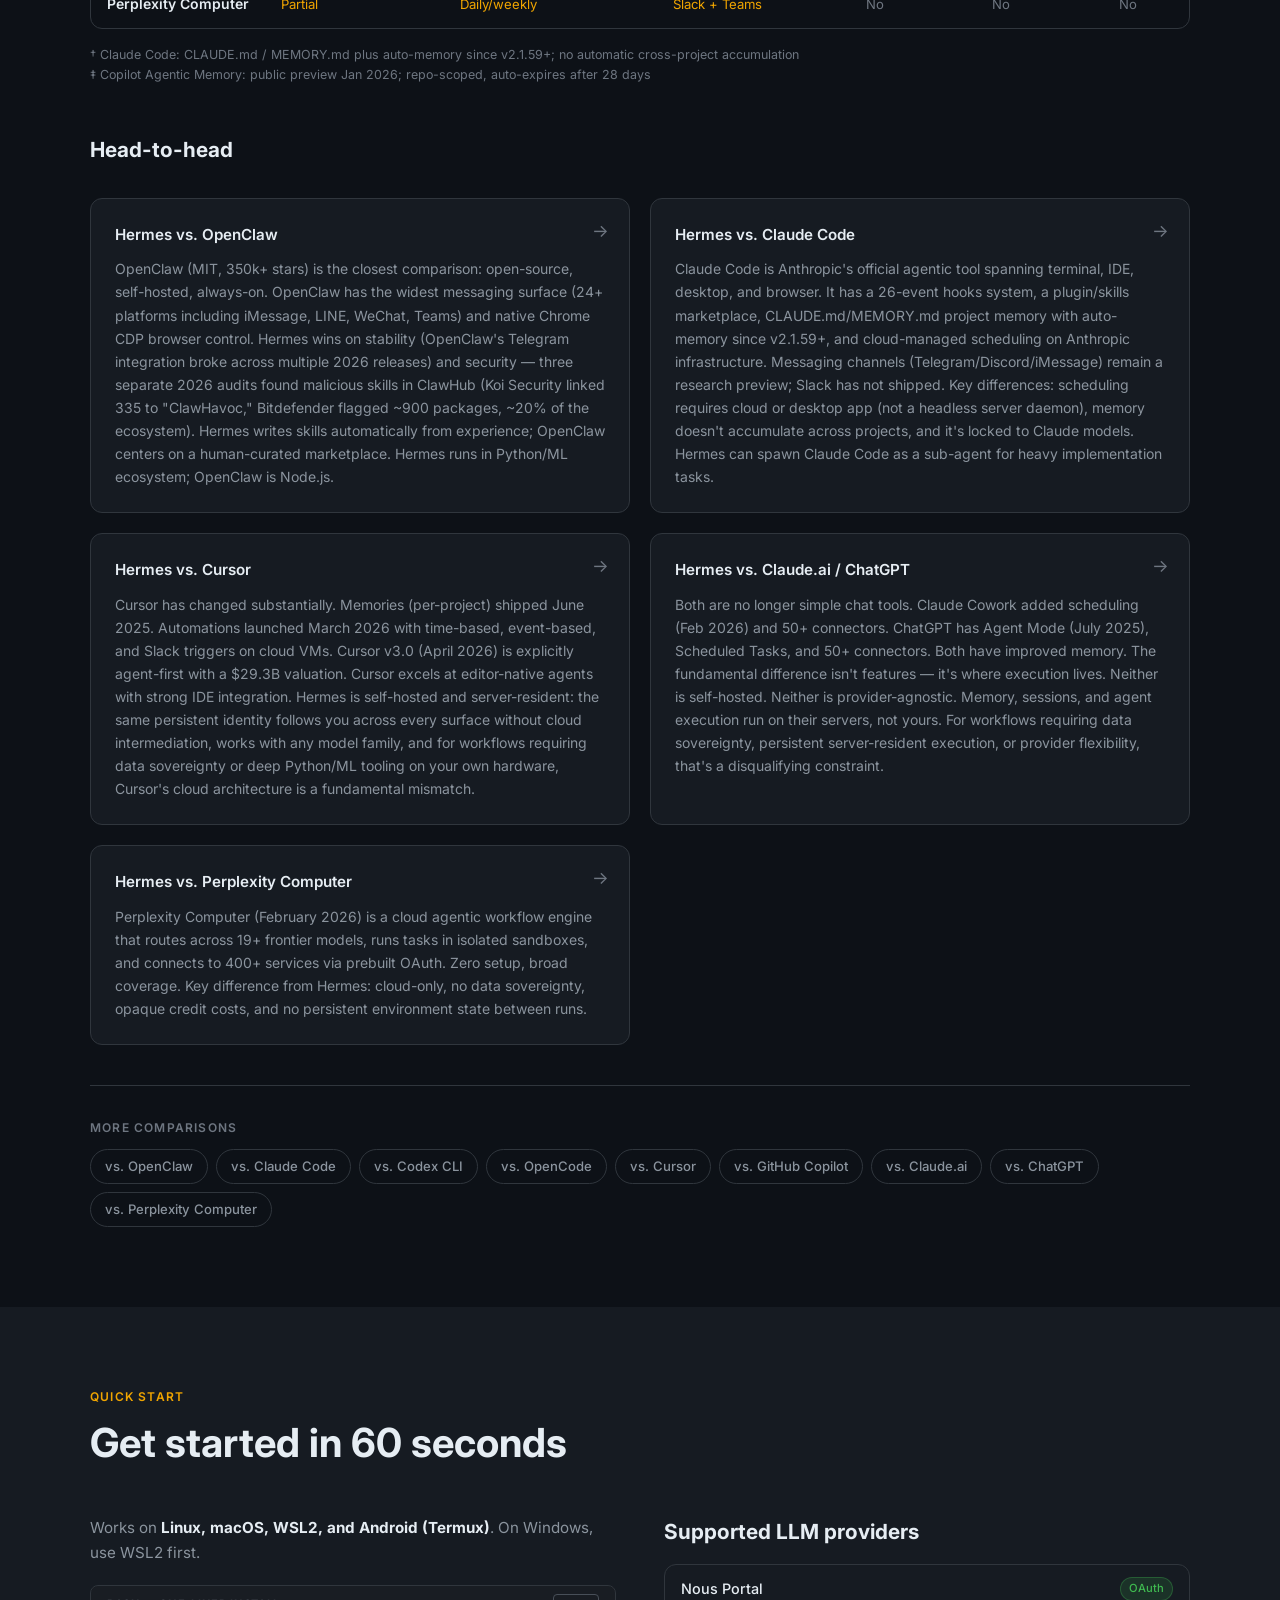
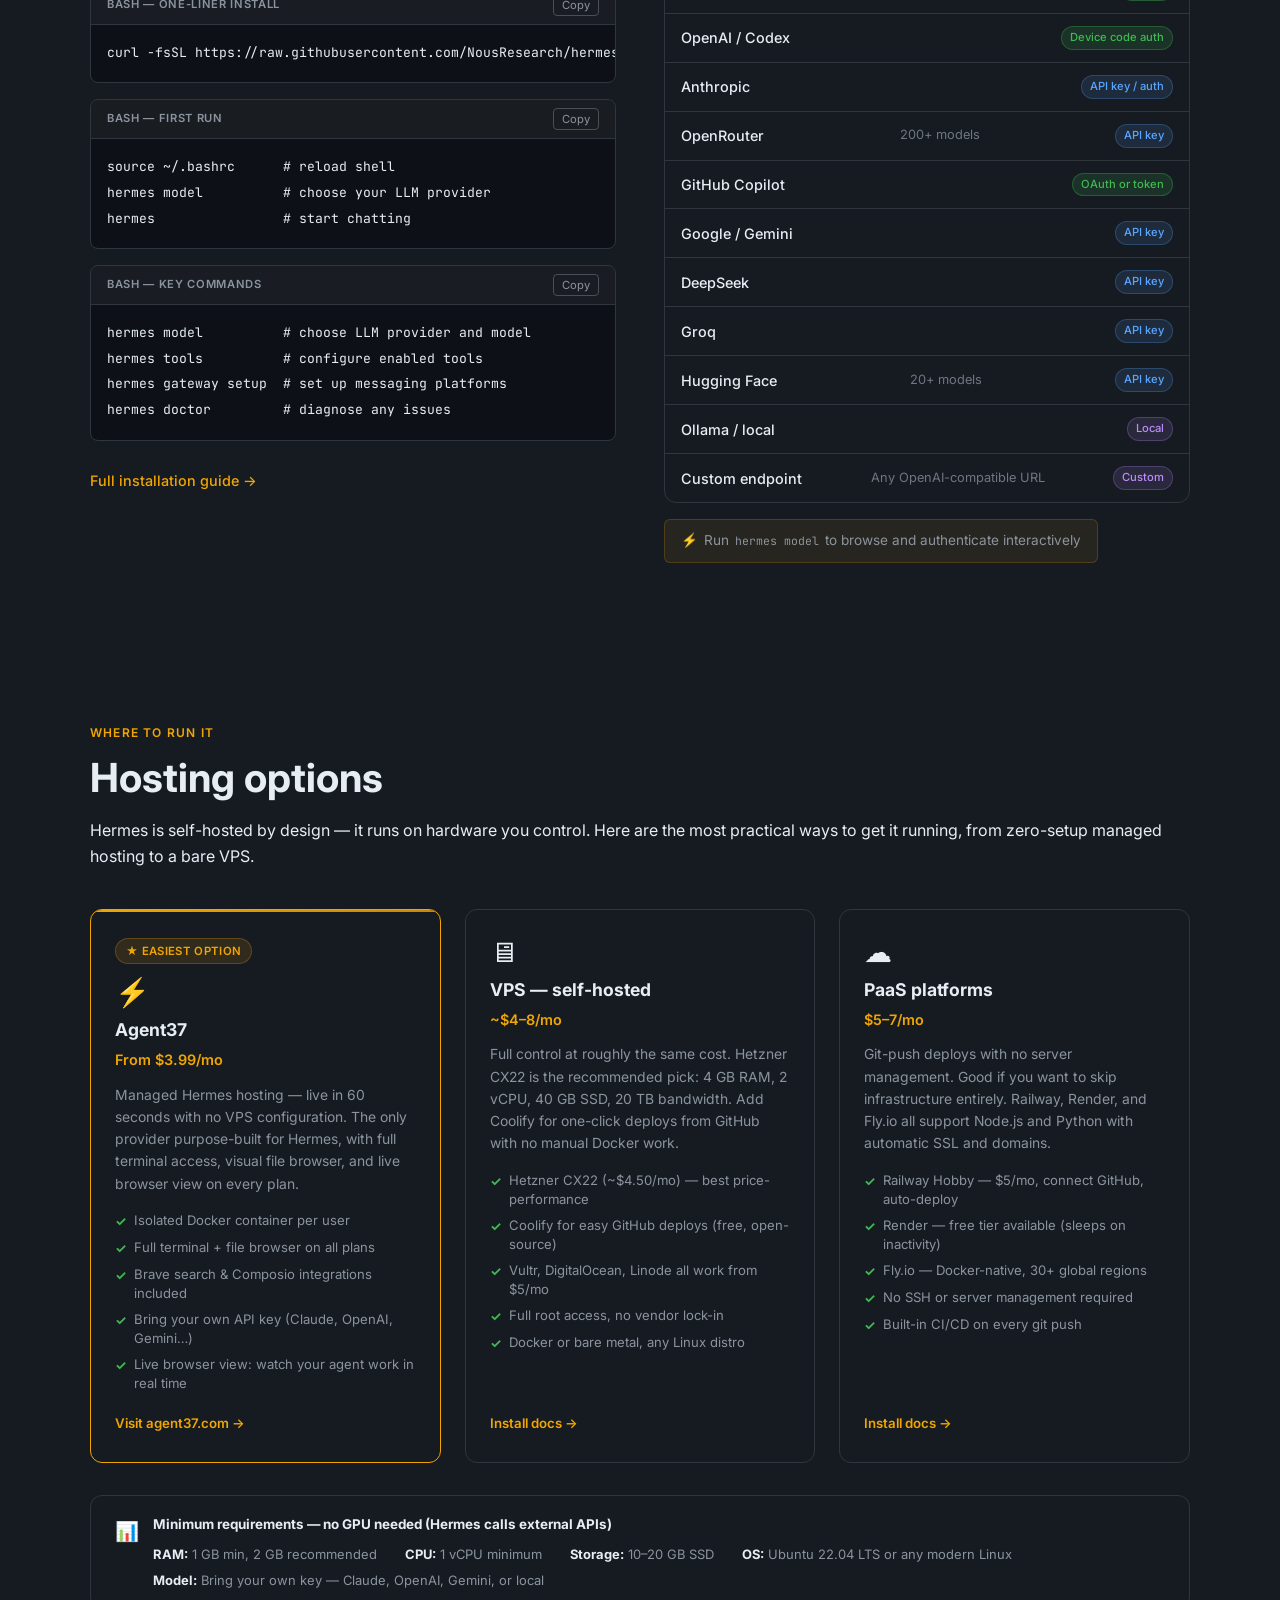
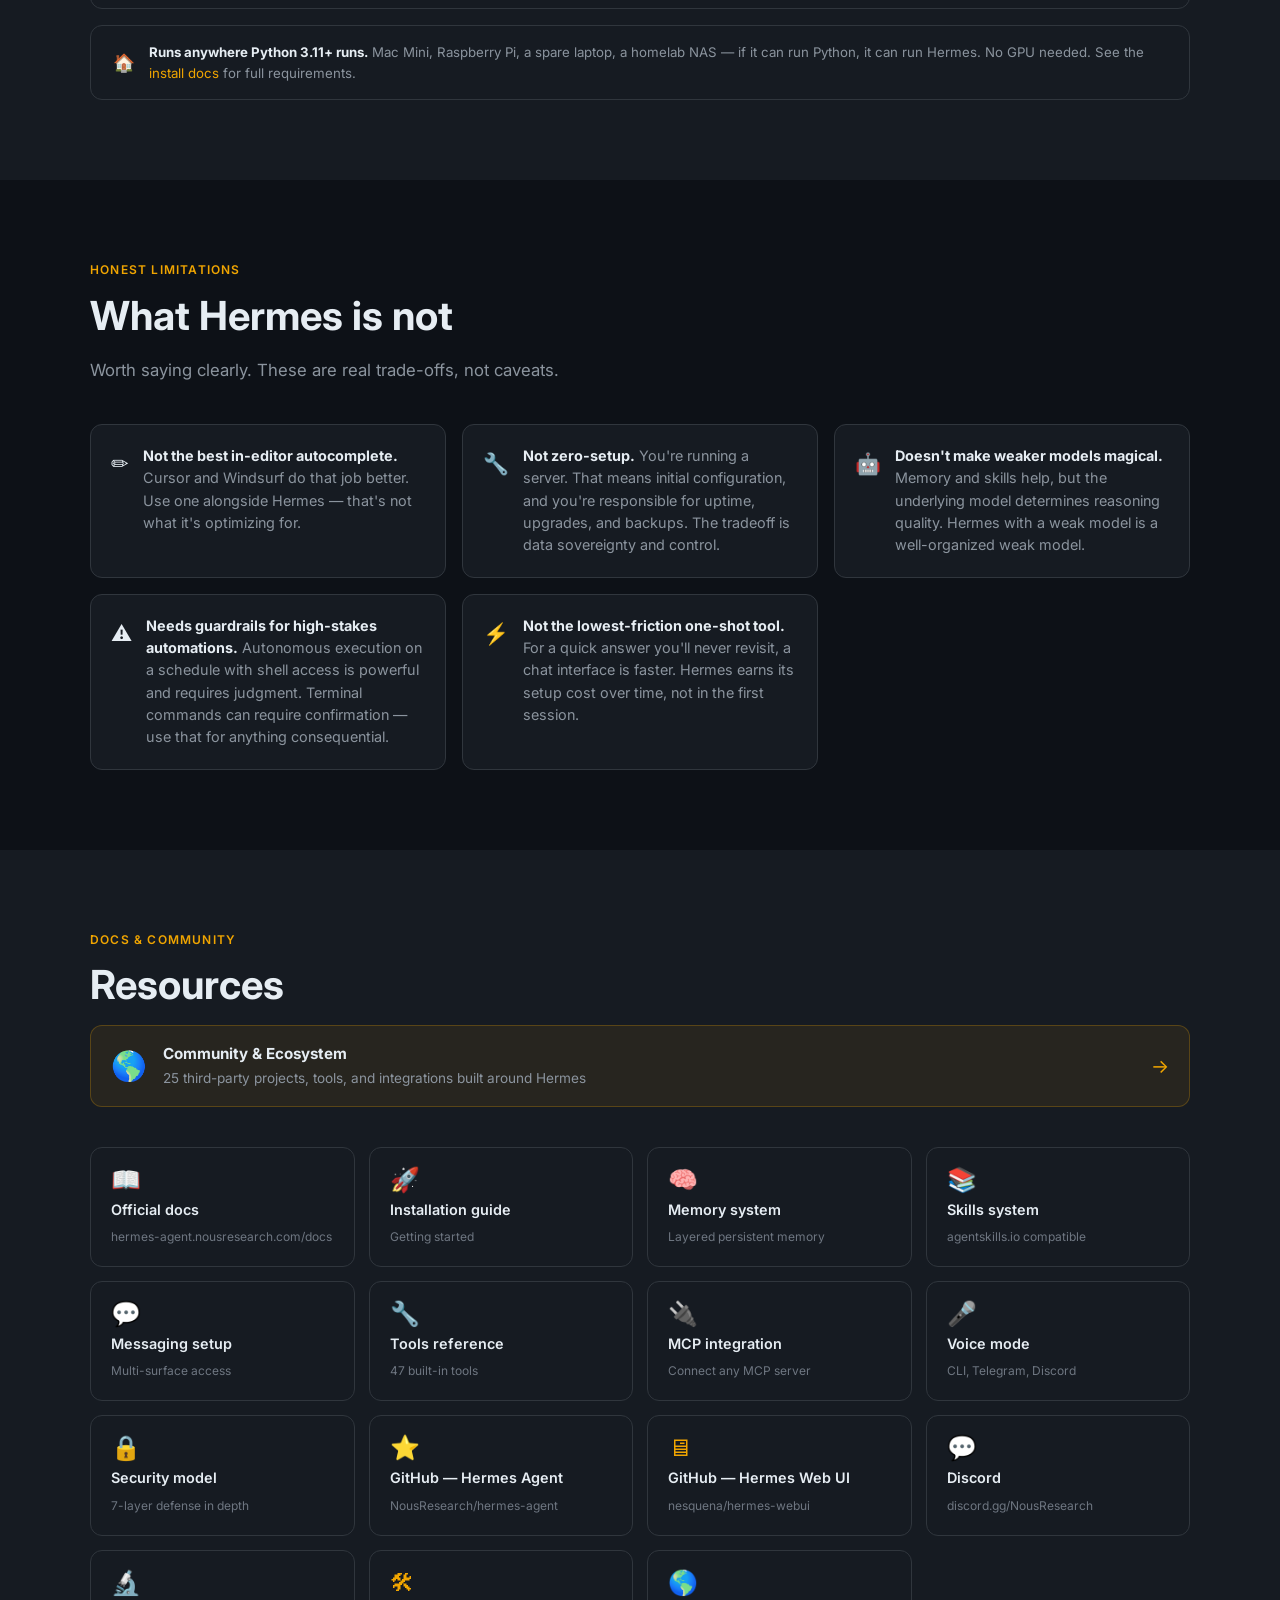
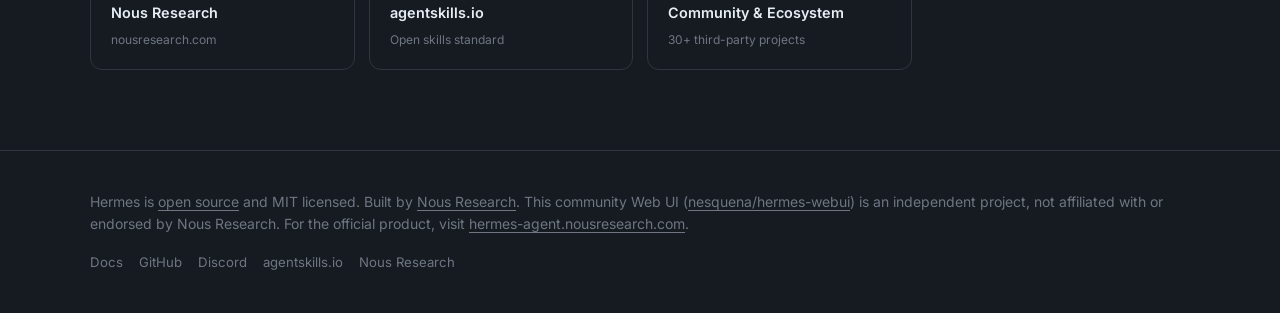
==== commit 5712c648: "feat: add memory providers guide page (memory/index.html) - New page at memory/ comparing 8 provider" ====
--- a/index.html
+++ b/index.html
@@ -1390,6 +1390,7 @@
       <li><a href="eli5/">ELI5</a></li>
       <li><a href="models/">Models</a></li>
       <li><a href="community/">Community</a></li>
+      <li><a href="memory/">Memory</a></li>
     </ul>
     <div class="nav-actions">
       <button class="btn-theme" id="theme-toggle" aria-label="Toggle theme" title="Toggle light/dark mode">🌙</button>
@@ -1414,6 +1415,7 @@
   <a href="eli5/" onclick="closeMobileMenu()">&#129300; ELI5</a>
   <a href="models/" onclick="closeMobileMenu()">&#129302; Models</a>
   <a href="community/" onclick="closeMobileMenu()" style="color:var(--accent)">&#127758; Community</a>
+  <a href="memory/" onclick="closeMobileMenu()" style="color:var(--accent)">&#129761; Memory</a>
   <a href="https://hermes-agent.nousresearch.com/docs/getting-started/installation" target="_blank" rel="noopener" style="color: var(--accent); margin-top: 4px;">Get started &#8594;</a>
 </div>
 
